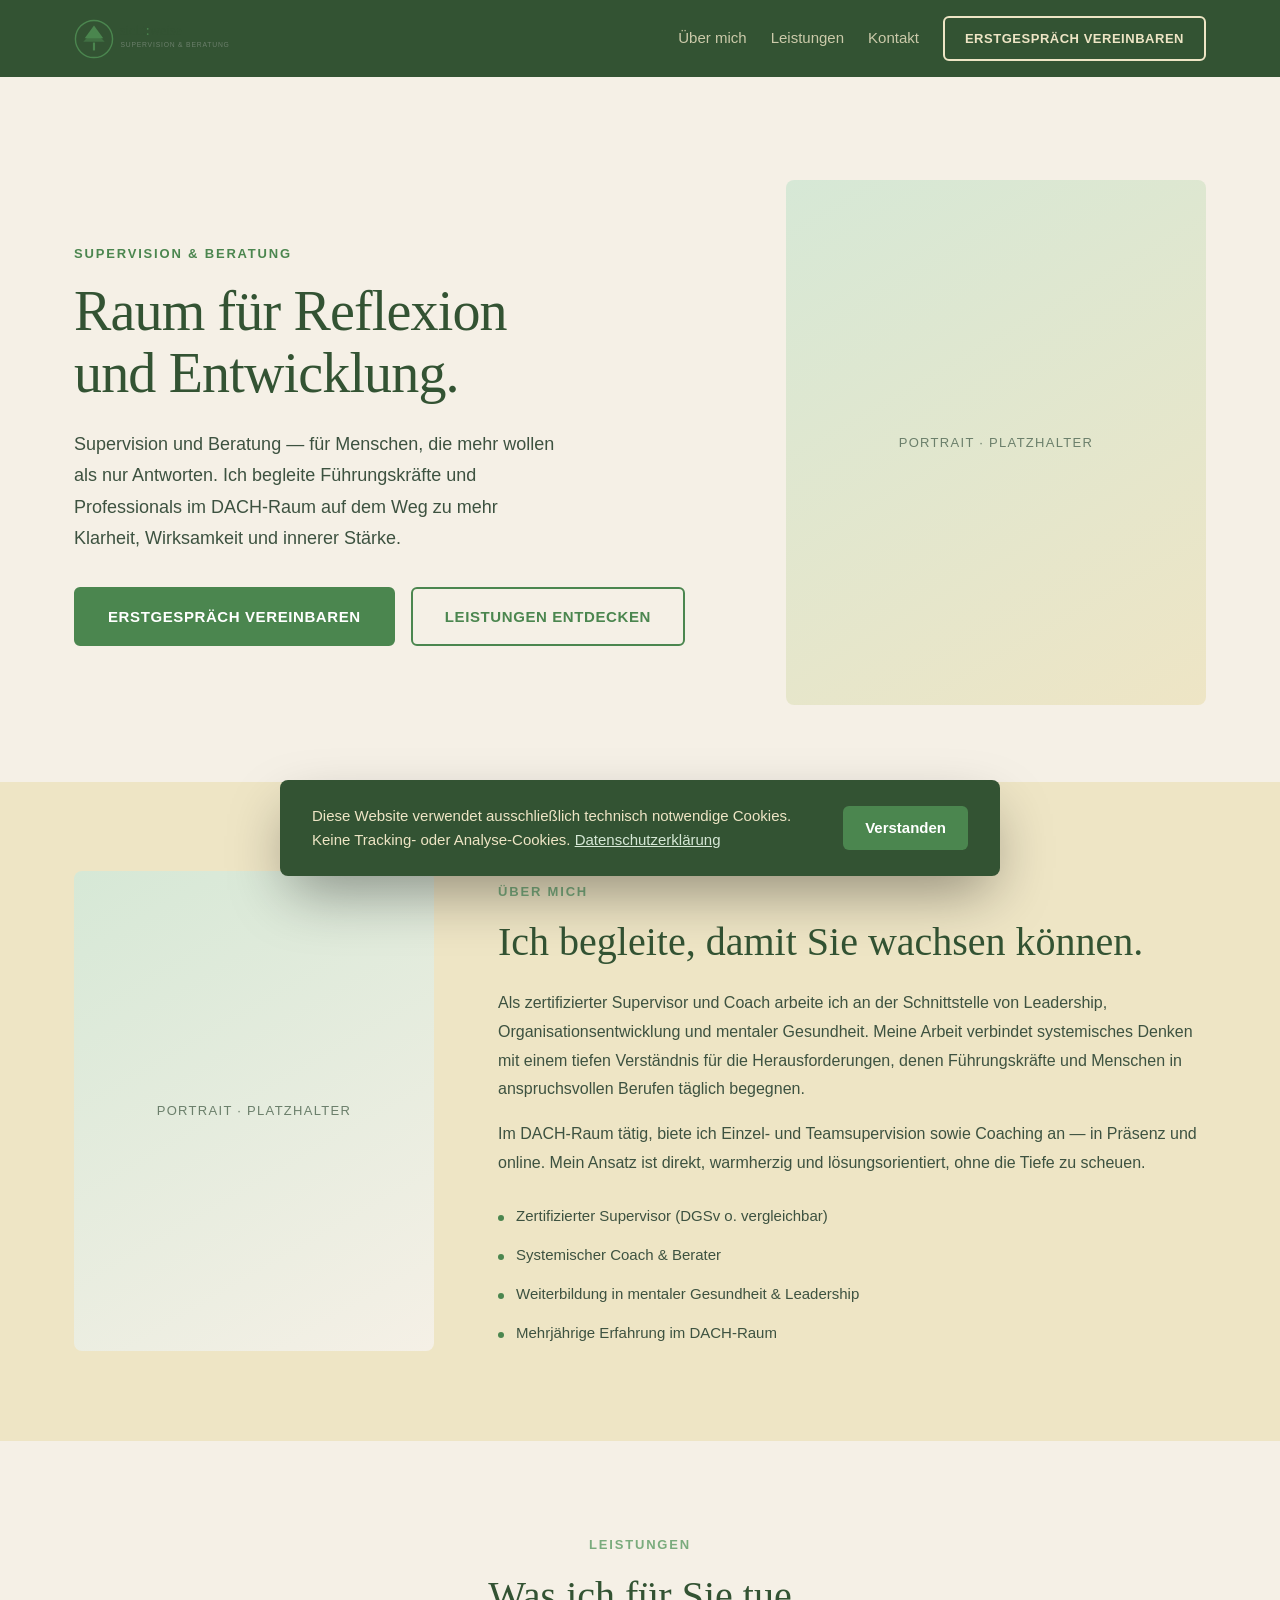
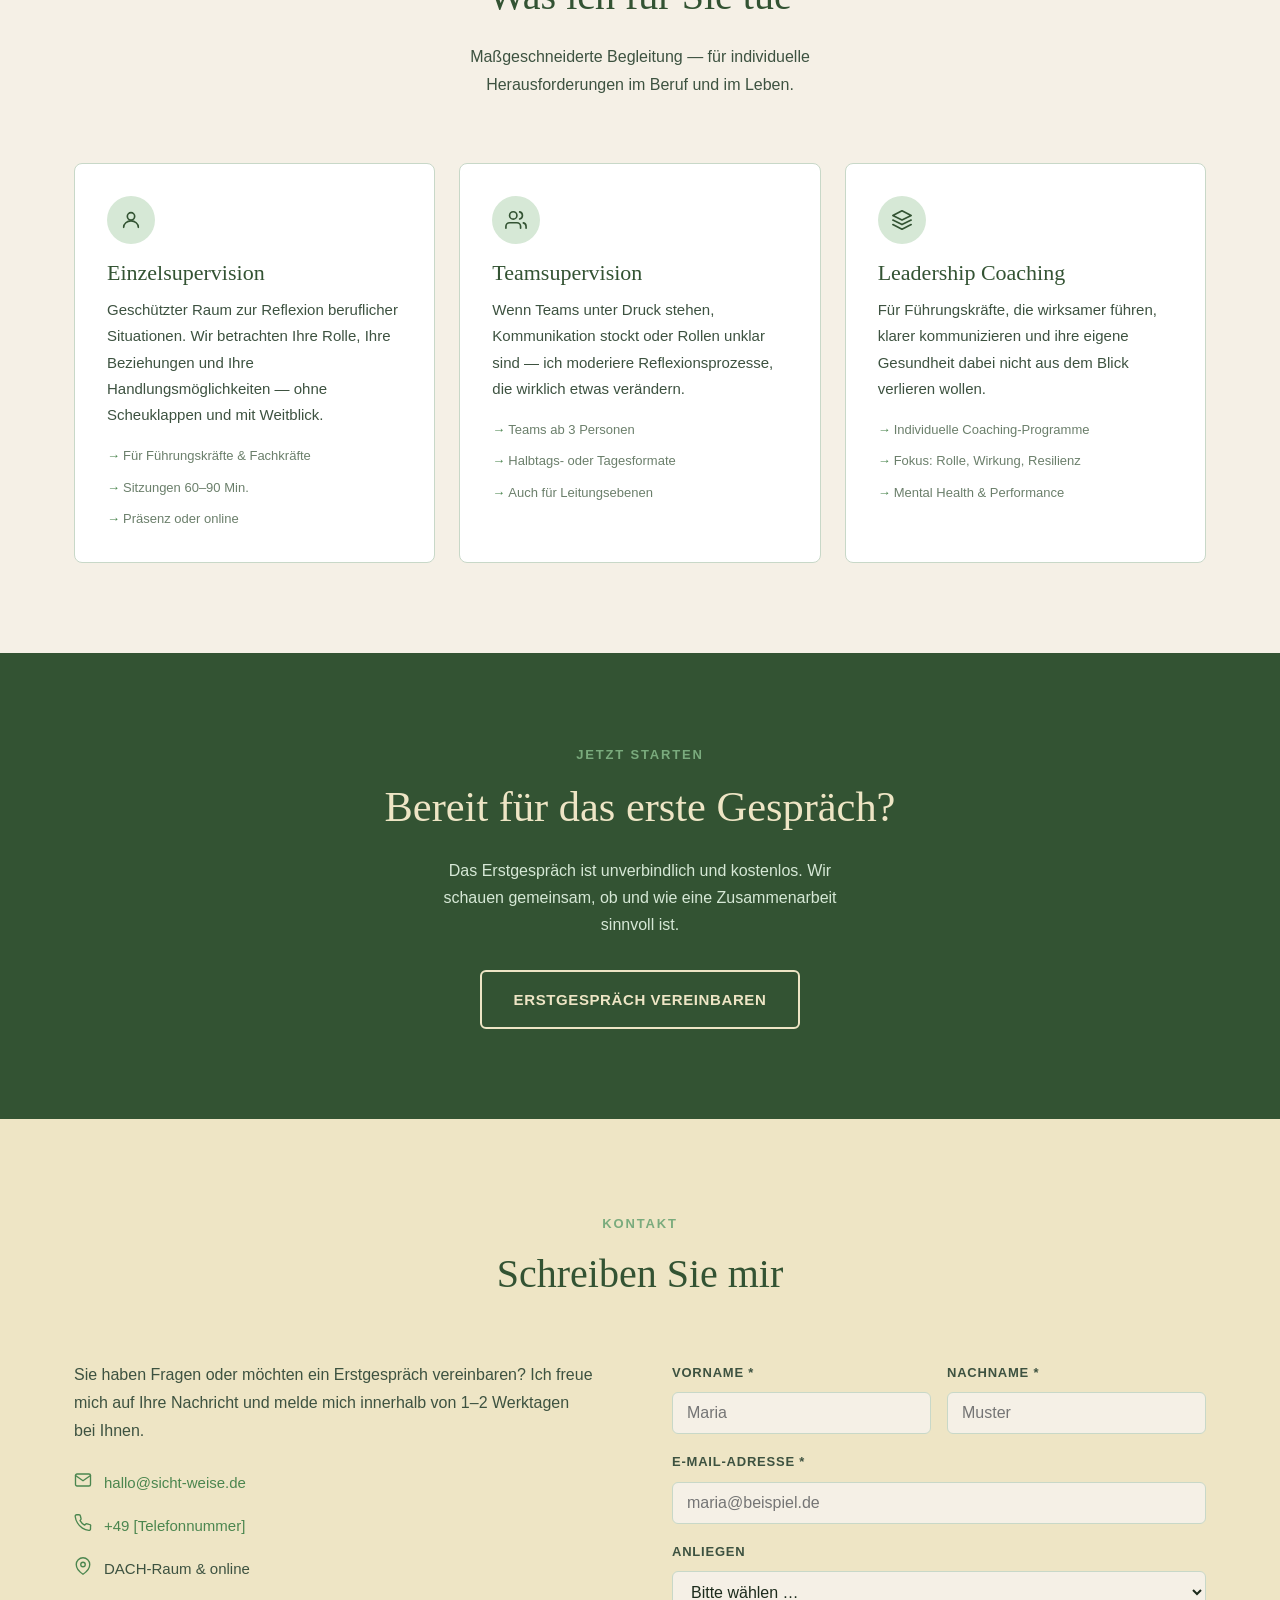
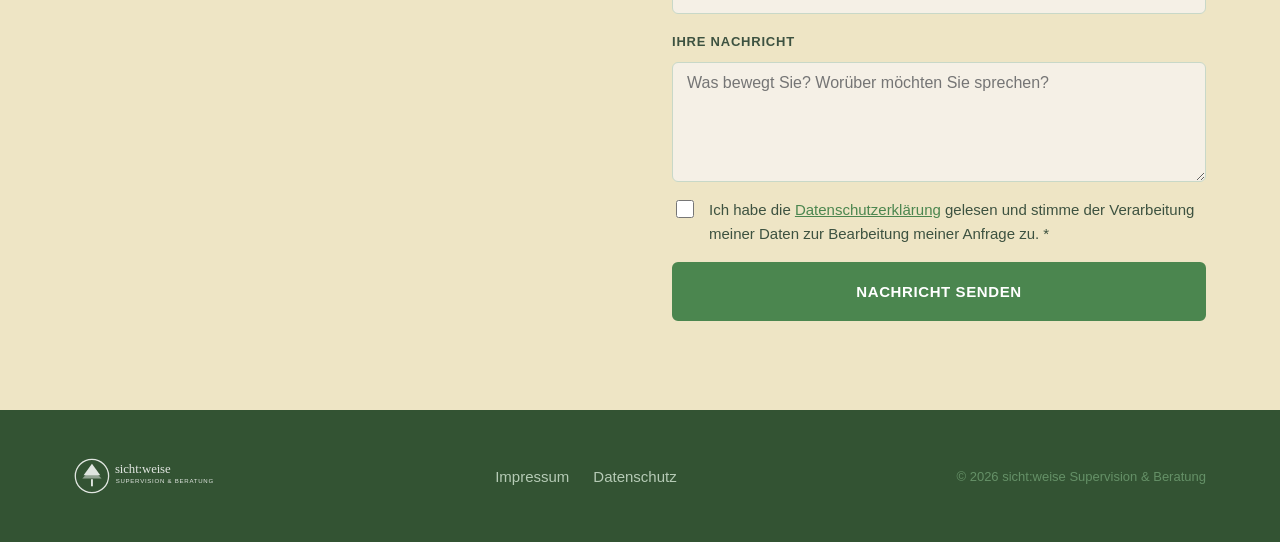
==== index.html @ d2406efa "Rebuild landing page with correct green/cream brand from design manual - Replace index.html: hub/des" ====
<!DOCTYPE html>
<html lang="de">
<head>
  <meta charset="UTF-8">
  <meta name="viewport" content="width=device-width, initial-scale=1.0">
  <title>sicht:weise — Supervision &amp; Beratung | Leadership &amp; Mental Health Coaching im DACH-Raum</title>
  <meta name="description" content="Supervision und Beratung für Führungskräfte und Menschen in anspruchsvollen Berufen. Raum für Reflexion, Entwicklung und nachhaltige Veränderung — im gesamten DACH-Raum.">
  <meta name="robots" content="index, follow">
  <meta name="author" content="sicht:weise Supervision &amp; Beratung">
  <link rel="canonical" href="https://sicht-weise.de/">

  <!-- Open Graph -->
  <meta property="og:type" content="website">
  <meta property="og:url" content="https://sicht-weise.de/">
  <meta property="og:title" content="sicht:weise — Supervision &amp; Beratung">
  <meta property="og:description" content="Coaching für Führungskräfte und Menschen in anspruchsvollen Berufen. Raum für Reflexion und Entwicklung.">
  <meta property="og:locale" content="de_DE">

  <!-- JSON-LD structured data -->
  <script type="application/ld+json">
  {
    "@context": "https://schema.org",
    "@type": "LocalBusiness",
    "name": "sicht:weise Supervision & Beratung",
    "description": "Supervision, Coaching und Beratung für Führungskräfte und Menschen in anspruchsvollen Berufen im DACH-Raum.",
    "url": "https://sicht-weise.de",
    "areaServed": ["DE","AT","CH"],
    "serviceType": ["Supervision","Coaching","Beratung","Leadership Coaching","Mental Health Coaching"],
    "founder": {
      "@type": "Person",
      "jobTitle": "Supervisor & Coach",
      "name": "[Vorname Nachname]"
    }
  }
  </script>

  <link rel="stylesheet" href="styles/tokens.css">
  <style>
    /* ── Layout ─────────────────────────────────────── */
    .container {
      max-width: var(--container);
      margin-inline: auto;
      padding-inline: var(--s-5);
    }

    /* ── Buttons ────────────────────────────────────── */
    .btn {
      display: inline-block;
      padding: 14px 32px;
      font-family: var(--font-sans);
      font-size: var(--t-sm);
      font-weight: 600;
      letter-spacing: 0.04em;
      text-transform: uppercase;
      text-decoration: none;
      border-radius: var(--radius-btn);
      transition: background 200ms, color 200ms, transform 150ms, box-shadow 200ms;
      cursor: pointer;
      border: 2px solid transparent;
    }
    .btn:hover { transform: translateY(-1px); }
    .btn-primary {
      background: var(--green-mid);
      color: #fff;
      border-color: var(--green-mid);
    }
    .btn-primary:hover { background: var(--green-dark); border-color: var(--green-dark); }
    .btn-outline {
      background: transparent;
      color: var(--text-on-dark);
      border-color: var(--text-on-dark);
    }
    .btn-outline:hover { background: var(--text-on-dark); color: var(--green-dark); }
    .btn-ghost {
      background: transparent;
      color: var(--green-mid);
      border-color: var(--green-mid);
    }
    .btn-ghost:hover { background: var(--green-pale); }

    /* ── Navigation ─────────────────────────────────── */
    .site-nav {
      position: sticky; top: 0; z-index: 100;
      background: var(--green-dark);
    }
    .nav-inner {
      display: flex;
      align-items: center;
      justify-content: space-between;
      padding-block: var(--s-4);
    }
    .nav-logo {
      display: flex; align-items: center;
      text-decoration: none;
      line-height: 1;
    }
    .nav-logo img { height: 40px; width: auto; }
    .nav-links {
      display: flex; align-items: center; gap: var(--s-5);
    }
    .nav-links a {
      font-family: var(--font-sans);
      font-size: var(--t-sm);
      color: var(--text-on-dark);
      text-decoration: none;
      opacity: 0.82;
      transition: opacity 200ms;
    }
    .nav-links a:hover { opacity: 1; }
    .nav-cta {
      padding: 9px 20px !important;
      font-size: var(--t-xs) !important;
      opacity: 1 !important;
    }
    .nav-toggle {
      display: none;
      background: none; border: none;
      padding: var(--s-2);
      color: var(--text-on-dark);
      cursor: pointer;
    }
    @media (max-width: 720px) {
      .nav-toggle { display: flex; align-items: center; }
      .nav-links {
        display: none;
        position: absolute; top: 100%; left: 0; right: 0;
        background: var(--green-dark);
        flex-direction: column; align-items: flex-start;
        padding: var(--s-3) var(--s-5) var(--s-5);
        gap: var(--s-4);
        border-top: 1px solid var(--line-dark);
      }
      .nav-links.open { display: flex; }
      .site-nav { position: relative; }
    }

    /* ── Hero ───────────────────────────────────────── */
    .hero {
      background: var(--cream-bg);
      padding-block: clamp(4rem, 8vw, 8rem) clamp(3rem, 6vw, 6rem);
    }
    .hero-inner {
      display: grid;
      grid-template-columns: 1fr 420px;
      gap: var(--s-8);
      align-items: center;
    }
    .hero-eyebrow {
      display: inline-block;
      font-family: var(--font-sans);
      font-size: var(--t-xs);
      font-weight: 600;
      letter-spacing: 0.14em;
      text-transform: uppercase;
      color: var(--green-mid);
      margin-bottom: var(--s-4);
    }
    .hero h1 {
      font-family: var(--font-serif);
      font-size: clamp(2.25rem, 4vw + 0.5rem, 3.5rem);
      font-weight: 400;
      color: var(--green-dark);
      line-height: 1.1;
      letter-spacing: -0.015em;
      margin-bottom: var(--s-5);
    }
    .hero-sub {
      font-size: clamp(1rem, 1.5vw + 0.25rem, 1.125rem);
      color: var(--text-mid);
      line-height: 1.75;
      max-width: 48ch;
      margin-bottom: var(--s-6);
    }
    .hero-actions { display: flex; gap: var(--s-4); flex-wrap: wrap; }
    .hero-visual {
      aspect-ratio: 4/5;
      border-radius: var(--radius-card);
      overflow: hidden;
      background: linear-gradient(150deg, var(--green-pale) 0%, var(--cream) 100%);
      display: flex; align-items: center; justify-content: center;
    }
    .placeholder-label {
      font-size: var(--t-xs);
      letter-spacing: 0.1em;
      text-transform: uppercase;
      color: var(--text-muted);
      text-align: center;
    }
    @media (max-width: 900px) {
      .hero-inner { grid-template-columns: 1fr; }
      .hero-visual { order: -1; aspect-ratio: 16/9; }
    }

    /* ── Über mich ──────────────────────────────────── */
    .ueber-mich {
      background: var(--cream);
      padding-block: clamp(4rem, 7vw, 7rem);
    }
    .ueber-inner {
      display: grid;
      grid-template-columns: 360px 1fr;
      gap: var(--s-8);
      align-items: center;
    }
    .ueber-photo {
      aspect-ratio: 3/4;
      border-radius: var(--radius-card);
      background: linear-gradient(150deg, var(--green-pale) 0%, var(--cream-bg) 100%);
      display: flex; align-items: center; justify-content: center;
    }
    .section-eyebrow {
      display: inline-block;
      font-family: var(--font-sans);
      font-size: var(--t-xs);
      font-weight: 600;
      letter-spacing: 0.14em;
      text-transform: uppercase;
      color: var(--green-light);
      margin-bottom: var(--s-4);
    }
    .section-h2 {
      font-family: var(--font-serif);
      font-size: clamp(1.75rem, 3vw + 0.25rem, 2.5rem);
      font-weight: 400;
      color: var(--green-dark);
      line-height: 1.15;
      margin-bottom: var(--s-5);
    }
    .body-text {
      font-size: var(--t-base);
      color: var(--text-mid);
      line-height: 1.8;
      margin-bottom: var(--s-4);
    }
    .qual-list {
      margin-top: var(--s-5);
      display: flex; flex-direction: column; gap: var(--s-3);
    }
    .qual-list li {
      display: flex; align-items: baseline; gap: var(--s-3);
      font-size: var(--t-sm); color: var(--text-mid);
    }
    .qual-list li::before {
      content: "";
      display: inline-block;
      width: 6px; height: 6px; border-radius: 50%;
      background: var(--green-mid);
      flex-shrink: 0;
    }
    @media (max-width: 900px) {
      .ueber-inner { grid-template-columns: 1fr; }
      .ueber-photo { aspect-ratio: 16/9; }
    }

    /* ── Leistungen ─────────────────────────────────── */
    .leistungen {
      background: var(--cream-bg);
      padding-block: clamp(4rem, 7vw, 7rem);
    }
    .section-header {
      text-align: center;
      max-width: 52ch;
      margin-inline: auto;
      margin-bottom: var(--s-8);
    }
    .section-intro {
      font-size: var(--t-base);
      color: var(--text-mid);
      line-height: 1.75;
    }
    .cards {
      display: grid;
      grid-template-columns: repeat(3, 1fr);
      gap: var(--s-5);
    }
    .card {
      background: var(--white);
      border: 1px solid var(--line);
      border-radius: var(--radius-card);
      padding: var(--s-6);
      transition: transform 300ms var(--ease-out), box-shadow 300ms var(--ease-out);
    }
    .card:hover {
      transform: translateY(-3px);
      box-shadow: 0 16px 48px -12px rgba(51,83,51,0.14);
    }
    .card-icon {
      width: 48px; height: 48px;
      border-radius: 50%;
      background: var(--green-pale);
      display: flex; align-items: center; justify-content: center;
      margin-bottom: var(--s-4);
    }
    .card-icon svg { color: var(--green-dark); }
    .card h3 {
      font-family: var(--font-serif);
      font-size: var(--t-lg);
      font-weight: 400;
      color: var(--green-dark);
      margin-bottom: var(--s-3);
    }
    .card p {
      font-size: var(--t-sm);
      color: var(--text-mid);
      line-height: 1.75;
      margin-bottom: var(--s-4);
    }
    .card-details { display: flex; flex-direction: column; gap: var(--s-2); }
    .card-details li {
      font-size: var(--t-xs);
      color: var(--text-muted);
      padding-left: var(--s-4);
      position: relative;
    }
    .card-details li::before {
      content: "→";
      position: absolute; left: 0;
      color: var(--green-mid);
    }
    @media (max-width: 900px) { .cards { grid-template-columns: 1fr 1fr; } }
    @media (max-width: 580px) { .cards { grid-template-columns: 1fr; } }

    /* ── CTA Block ──────────────────────────────────── */
    .cta-block {
      background: var(--green-dark);
      padding-block: clamp(4rem, 7vw, 6rem);
      text-align: center;
    }
    .cta-eyebrow {
      font-family: var(--font-sans);
      font-size: var(--t-xs);
      font-weight: 600;
      letter-spacing: 0.14em;
      text-transform: uppercase;
      color: var(--green-light);
      margin-bottom: var(--s-4);
    }
    .cta-block h2 {
      font-family: var(--font-serif);
      font-size: clamp(1.75rem, 3vw + 0.25rem, 2.75rem);
      font-weight: 400;
      color: var(--text-on-dark);
      line-height: 1.2;
      max-width: 48ch;
      margin-inline: auto;
      margin-bottom: var(--s-5);
    }
    .cta-sub {
      font-size: var(--t-base);
      color: var(--green-pale);
      line-height: 1.7;
      max-width: 46ch;
      margin-inline: auto;
      margin-bottom: var(--s-6);
    }
    .cta-actions { display: flex; justify-content: center; gap: var(--s-4); flex-wrap: wrap; }

    /* ── Kontakt ────────────────────────────────────── */
    .kontakt {
      background: var(--cream);
      padding-block: clamp(4rem, 7vw, 7rem);
    }
    .kontakt-inner {
      display: grid;
      grid-template-columns: 1fr 1fr;
      gap: var(--s-8);
      align-items: start;
    }
    .kontakt-intro {
      font-size: var(--t-base);
      color: var(--text-mid);
      line-height: 1.75;
      margin-bottom: var(--s-5);
    }
    .contact-method {
      display: flex; gap: var(--s-3); align-items: flex-start;
      margin-bottom: var(--s-4);
      font-size: var(--t-sm); color: var(--text-mid);
    }
    .contact-method svg { flex-shrink: 0; margin-top: 2px; color: var(--green-mid); }
    .contact-method a { color: var(--green-mid); text-decoration: none; }
    .contact-method a:hover { text-decoration: underline; }
    .contact-form { display: flex; flex-direction: column; gap: var(--s-4); }
    .form-row { display: grid; grid-template-columns: 1fr 1fr; gap: var(--s-4); }
    .form-group { display: flex; flex-direction: column; gap: var(--s-2); }
    .form-group label {
      font-size: var(--t-xs);
      font-weight: 600;
      letter-spacing: 0.06em;
      text-transform: uppercase;
      color: var(--text-mid);
    }
    .form-group input,
    .form-group select,
    .form-group textarea {
      background: var(--cream-bg);
      border: 1.5px solid var(--line);
      border-radius: var(--radius-input);
      padding: 11px 14px;
      font-family: var(--font-sans);
      font-size: var(--t-base);
      color: var(--text-dark);
      transition: border-color 200ms, box-shadow 200ms;
      outline: none;
      width: 100%;
    }
    .form-group input:focus,
    .form-group select:focus,
    .form-group textarea:focus {
      border-color: var(--green-mid);
      box-shadow: 0 0 0 3px rgba(75,134,79,0.15);
    }
    .form-group textarea { min-height: 120px; resize: vertical; }
    .form-consent {
      display: flex; gap: var(--s-3); align-items: flex-start;
      font-size: var(--t-sm); color: var(--text-mid); line-height: 1.6;
    }
    .form-consent input[type="checkbox"] {
      width: 18px; height: 18px; flex-shrink: 0; margin-top: 2px;
      accent-color: var(--green-mid);
    }
    .form-consent a { color: var(--green-mid); }
    .form-submit .btn { width: 100%; text-align: center; }
    .form-success {
      display: none;
      padding: var(--s-5);
      background: var(--green-pale);
      border-radius: var(--radius-card);
      color: var(--green-dark);
      font-size: var(--t-sm);
      text-align: center;
    }
    @media (max-width: 800px) {
      .kontakt-inner { grid-template-columns: 1fr; }
      .form-row { grid-template-columns: 1fr; }
    }

    /* ── Footer ─────────────────────────────────────── */
    .site-footer {
      background: var(--green-dark);
      padding-block: var(--s-7);
    }
    .footer-inner {
      display: flex;
      align-items: center;
      justify-content: space-between;
      flex-wrap: wrap;
      gap: var(--s-4);
    }
    .footer-logo img { height: 36px; width: auto; }
    .footer-links { display: flex; gap: var(--s-5); flex-wrap: wrap; }
    .footer-links a {
      font-size: var(--t-sm);
      color: var(--green-pale);
      text-decoration: none;
      opacity: 0.8;
    }
    .footer-links a:hover { opacity: 1; }
    .footer-copy {
      font-size: var(--t-xs);
      color: var(--green-light);
      opacity: 0.7;
    }
  </style>
</head>
<body>

<a href="#main-content" class="skip-link">Zum Hauptinhalt springen</a>

<!-- Cookie Banner -->
<div class="cookie-banner" id="cookieBanner" role="dialog" aria-label="Cookie-Hinweis">
  <p>
    Diese Website verwendet ausschließlich technisch notwendige Cookies. Keine Tracking- oder Analyse-Cookies.
    <a href="datenschutz.html">Datenschutzerklärung</a>
  </p>
  <button onclick="document.getElementById('cookieBanner').hidden=true;localStorage.setItem('cookieOk','1')">
    Verstanden
  </button>
</div>

<!-- Navigation -->
<header>
  <nav class="site-nav" aria-label="Hauptnavigation">
    <div class="container nav-inner">
      <a href="/" class="nav-logo" aria-label="sicht:weise – zur Startseite">
        <img src="assets/logo.svg" alt="sicht:weise" width="180" height="40">
      </a>
      <button class="nav-toggle" id="navToggle" aria-expanded="false" aria-controls="navLinks" aria-label="Menü öffnen">
        <svg width="22" height="22" viewBox="0 0 24 24" fill="none" stroke="currentColor" stroke-width="2" stroke-linecap="round">
          <line x1="3" y1="6" x2="21" y2="6"/>
          <line x1="3" y1="12" x2="21" y2="12"/>
          <line x1="3" y1="18" x2="21" y2="18"/>
        </svg>
      </button>
      <ul class="nav-links" id="navLinks" role="list">
        <li><a href="#ueber-mich">Über mich</a></li>
        <li><a href="#leistungen">Leistungen</a></li>
        <li><a href="#kontakt">Kontakt</a></li>
        <li><a href="#kontakt" class="btn btn-outline nav-cta">Erstgespräch vereinbaren</a></li>
      </ul>
    </div>
  </nav>
</header>

<main id="main-content">

  <!-- Hero -->
  <section class="hero" aria-label="Einleitung">
    <div class="container hero-inner">
      <div>
        <span class="hero-eyebrow fade-up">Supervision &amp; Beratung</span>
        <h1 class="fade-up" style="transition-delay:80ms">
          Raum für Reflexion<br>und Entwicklung.
        </h1>
        <p class="hero-sub fade-up" style="transition-delay:160ms">
          Supervision und Beratung — für Menschen, die mehr wollen als nur Antworten. Ich begleite Führungskräfte und Professionals im DACH-Raum auf dem Weg zu mehr Klarheit, Wirksamkeit und innerer Stärke.
        </p>
        <div class="hero-actions fade-up" style="transition-delay:240ms">
          <a href="#kontakt" class="btn btn-primary">Erstgespräch vereinbaren</a>
          <a href="#leistungen" class="btn btn-ghost">Leistungen entdecken</a>
        </div>
      </div>
      <div class="hero-visual fade-up" style="transition-delay:120ms" aria-hidden="true">
        <span class="placeholder-label">Portrait · Platzhalter</span>
      </div>
    </div>
  </section>

  <!-- Über mich -->
  <section class="ueber-mich" id="ueber-mich" aria-labelledby="h-ueber">
    <div class="container ueber-inner">
      <div class="ueber-photo fade-up" aria-hidden="true">
        <span class="placeholder-label">Portrait · Platzhalter</span>
      </div>
      <div>
        <span class="section-eyebrow fade-up">Über mich</span>
        <h2 class="section-h2 fade-up" id="h-ueber" style="transition-delay:80ms">
          Ich begleite, damit Sie wachsen können.
        </h2>
        <p class="body-text fade-up" style="transition-delay:160ms">
          Als zertifizierter Supervisor und Coach arbeite ich an der Schnittstelle von Leadership, Organisationsentwicklung und mentaler Gesundheit. Meine Arbeit verbindet systemisches Denken mit einem tiefen Verständnis für die Herausforderungen, denen Führungskräfte und Menschen in anspruchsvollen Berufen täglich begegnen.
        </p>
        <p class="body-text fade-up" style="transition-delay:200ms">
          Im DACH-Raum tätig, biete ich Einzel- und Teamsupervision sowie Coaching an — in Präsenz und online. Mein Ansatz ist direkt, warmherzig und lösungsorientiert, ohne die Tiefe zu scheuen.
        </p>
        <ul class="qual-list fade-up" style="transition-delay:240ms" aria-label="Qualifikationen">
          <li>Zertifizierter Supervisor (DGSv o. vergleichbar)</li>
          <li>Systemischer Coach &amp; Berater</li>
          <li>Weiterbildung in mentaler Gesundheit &amp; Leadership</li>
          <li>Mehrjährige Erfahrung im DACH-Raum</li>
        </ul>
      </div>
    </div>
  </section>

  <!-- Leistungen -->
  <section class="leistungen" id="leistungen" aria-labelledby="h-leistungen">
    <div class="container">
      <div class="section-header">
        <span class="section-eyebrow fade-up">Leistungen</span>
        <h2 class="section-h2 fade-up" id="h-leistungen" style="transition-delay:80ms">Was ich für Sie tue</h2>
        <p class="section-intro fade-up" style="transition-delay:160ms">
          Maßgeschneiderte Begleitung — für individuelle Herausforderungen im Beruf und im Leben.
        </p>
      </div>
      <div class="cards">
        <article class="card fade-up">
          <div class="card-icon" aria-hidden="true">
            <svg width="22" height="22" viewBox="0 0 24 24" fill="none" stroke="currentColor" stroke-width="1.8" stroke-linecap="round" stroke-linejoin="round">
              <circle cx="12" cy="8" r="4"/>
              <path d="M4 20c0-4 3.6-7 8-7s8 3 8 7"/>
            </svg>
          </div>
          <h3>Einzelsupervision</h3>
          <p>Geschützter Raum zur Reflexion beruflicher Situationen. Wir betrachten Ihre Rolle, Ihre Beziehungen und Ihre Handlungsmöglichkeiten — ohne Scheuklappen und mit Weitblick.</p>
          <ul class="card-details">
            <li>Für Führungskräfte &amp; Fachkräfte</li>
            <li>Sitzungen 60–90 Min.</li>
            <li>Präsenz oder online</li>
          </ul>
        </article>
        <article class="card fade-up" style="transition-delay:80ms">
          <div class="card-icon" aria-hidden="true">
            <svg width="22" height="22" viewBox="0 0 24 24" fill="none" stroke="currentColor" stroke-width="1.8" stroke-linecap="round" stroke-linejoin="round">
              <path d="M17 21v-2a4 4 0 0 0-4-4H5a4 4 0 0 0-4 4v2"/>
              <circle cx="9" cy="7" r="4"/>
              <path d="M23 21v-2a4 4 0 0 0-3-3.87"/>
              <path d="M16 3.13a4 4 0 0 1 0 7.75"/>
            </svg>
          </div>
          <h3>Teamsupervision</h3>
          <p>Wenn Teams unter Druck stehen, Kommunikation stockt oder Rollen unklar sind — ich moderiere Reflexionsprozesse, die wirklich etwas verändern.</p>
          <ul class="card-details">
            <li>Teams ab 3 Personen</li>
            <li>Halbtags- oder Tagesformate</li>
            <li>Auch für Leitungsebenen</li>
          </ul>
        </article>
        <article class="card fade-up" style="transition-delay:160ms">
          <div class="card-icon" aria-hidden="true">
            <svg width="22" height="22" viewBox="0 0 24 24" fill="none" stroke="currentColor" stroke-width="1.8" stroke-linecap="round" stroke-linejoin="round">
              <path d="M12 2L2 7l10 5 10-5-10-5z"/>
              <path d="M2 17l10 5 10-5"/>
              <path d="M2 12l10 5 10-5"/>
            </svg>
          </div>
          <h3>Leadership Coaching</h3>
          <p>Für Führungskräfte, die wirksamer führen, klarer kommunizieren und ihre eigene Gesundheit dabei nicht aus dem Blick verlieren wollen.</p>
          <ul class="card-details">
            <li>Individuelle Coaching-Programme</li>
            <li>Fokus: Rolle, Wirkung, Resilienz</li>
            <li>Mental Health &amp; Performance</li>
          </ul>
        </article>
      </div>
    </div>
  </section>

  <!-- CTA Block -->
  <section class="cta-block" aria-label="Zur Kontaktaufnahme">
    <div class="container">
      <p class="cta-eyebrow fade-up">Jetzt starten</p>
      <h2 class="fade-up" style="transition-delay:80ms">Bereit für das erste Gespräch?</h2>
      <p class="cta-sub fade-up" style="transition-delay:160ms">
        Das Erstgespräch ist unverbindlich und kostenlos. Wir schauen gemeinsam, ob und wie eine Zusammenarbeit sinnvoll ist.
      </p>
      <div class="cta-actions fade-up" style="transition-delay:240ms">
        <a href="#kontakt" class="btn btn-outline">Erstgespräch vereinbaren</a>
      </div>
    </div>
  </section>

  <!-- Kontakt -->
  <section class="kontakt" id="kontakt" aria-labelledby="h-kontakt">
    <div class="container">
      <div class="section-header">
        <span class="section-eyebrow fade-up">Kontakt</span>
        <h2 class="section-h2 fade-up" id="h-kontakt" style="transition-delay:80ms">Schreiben Sie mir</h2>
      </div>
      <div class="kontakt-inner">
        <div class="fade-up">
          <p class="kontakt-intro">
            Sie haben Fragen oder möchten ein Erstgespräch vereinbaren? Ich freue mich auf Ihre Nachricht und melde mich innerhalb von 1–2 Werktagen bei Ihnen.
          </p>
          <div class="contact-method">
            <svg width="18" height="18" viewBox="0 0 24 24" fill="none" stroke="currentColor" stroke-width="1.8" stroke-linecap="round" stroke-linejoin="round" aria-hidden="true">
              <path d="M4 4h16c1.1 0 2 .9 2 2v12c0 1.1-.9 2-2 2H4c-1.1 0-2-.9-2-2V6c0-1.1.9-2 2-2z"/>
              <polyline points="22,6 12,13 2,6"/>
            </svg>
            <span><a href="mailto:hallo@sicht-weise.de">hallo@sicht-weise.de</a></span>
          </div>
          <div class="contact-method">
            <svg width="18" height="18" viewBox="0 0 24 24" fill="none" stroke="currentColor" stroke-width="1.8" stroke-linecap="round" stroke-linejoin="round" aria-hidden="true">
              <path d="M22 16.92v3a2 2 0 0 1-2.18 2 19.79 19.79 0 0 1-8.63-3.07A19.5 19.5 0 0 1 4.69 12a19.79 19.79 0 0 1-3.07-8.67A2 2 0 0 1 3.61 1h3a2 2 0 0 1 2 1.72 12.84 12.84 0 0 0 .7 2.81 2 2 0 0 1-.45 2.11L8.09 8.91a16 16 0 0 0 6 6l1.27-1.27a2 2 0 0 1 2.11-.45 12.84 12.84 0 0 0 2.81.7A2 2 0 0 1 22 16.92z"/>
            </svg>
            <span><a href="tel:+49000000000">+49 [Telefonnummer]</a></span>
          </div>
          <div class="contact-method">
            <svg width="18" height="18" viewBox="0 0 24 24" fill="none" stroke="currentColor" stroke-width="1.8" stroke-linecap="round" stroke-linejoin="round" aria-hidden="true">
              <path d="M21 10c0 7-9 13-9 13s-9-6-9-13a9 9 0 0 1 18 0z"/>
              <circle cx="12" cy="10" r="3"/>
            </svg>
            <span>DACH-Raum &amp; online</span>
          </div>
        </div>
        <form class="contact-form fade-up" id="contactForm" novalidate aria-label="Kontaktformular" style="transition-delay:80ms">
          <div class="form-row">
            <div class="form-group">
              <label for="vorname">Vorname *</label>
              <input type="text" id="vorname" name="vorname" required autocomplete="given-name" placeholder="Maria">
            </div>
            <div class="form-group">
              <label for="nachname">Nachname *</label>
              <input type="text" id="nachname" name="nachname" required autocomplete="family-name" placeholder="Muster">
            </div>
          </div>
          <div class="form-group">
            <label for="email">E-Mail-Adresse *</label>
            <input type="email" id="email" name="email" required autocomplete="email" placeholder="maria@beispiel.de">
          </div>
          <div class="form-group">
            <label for="anliegen">Anliegen</label>
            <select id="anliegen" name="anliegen">
              <option value="">Bitte wählen …</option>
              <option value="einzelsupervision">Einzelsupervision</option>
              <option value="teamsupervision">Teamsupervision</option>
              <option value="coaching">Leadership Coaching</option>
              <option value="erstgespraech">Unverbindliches Erstgespräch</option>
              <option value="sonstiges">Sonstiges</option>
            </select>
          </div>
          <div class="form-group">
            <label for="nachricht">Ihre Nachricht</label>
            <textarea id="nachricht" name="nachricht" placeholder="Was bewegt Sie? Worüber möchten Sie sprechen?"></textarea>
          </div>
          <div class="form-consent">
            <input type="checkbox" id="datenschutz" name="datenschutz" required>
            <label for="datenschutz">
              Ich habe die <a href="datenschutz.html">Datenschutzerklärung</a> gelesen und stimme der Verarbeitung meiner Daten zur Bearbeitung meiner Anfrage zu. *
            </label>
          </div>
          <div class="form-submit">
            <button type="submit" class="btn btn-primary">Nachricht senden</button>
          </div>
          <div class="form-success" id="formSuccess" role="alert">
            Vielen Dank für Ihre Nachricht! Ich melde mich innerhalb von 1–2 Werktagen bei Ihnen.
          </div>
        </form>
      </div>
    </div>
  </section>

</main>

<!-- Footer -->
<footer class="site-footer">
  <div class="container footer-inner">
    <a href="/" aria-label="sicht:weise – zur Startseite">
      <img src="assets/logo.svg" alt="sicht:weise" class="footer-logo" width="160" height="36" style="height:36px;width:auto;filter:brightness(0) invert(1) opacity(0.85)">
    </a>
    <nav class="footer-links" aria-label="Rechtliches">
      <a href="impressum.html">Impressum</a>
      <a href="datenschutz.html">Datenschutz</a>
    </nav>
    <p class="footer-copy">&copy; <span id="year"></span> sicht:weise Supervision &amp; Beratung</p>
  </div>
</footer>

<script>
  if (localStorage.getItem('cookieOk')) {
    document.getElementById('cookieBanner').hidden = true;
  }
  document.getElementById('year').textContent = new Date().getFullYear();

  const toggle = document.getElementById('navToggle');
  const navLinks = document.getElementById('navLinks');
  toggle.addEventListener('click', () => {
    const open = navLinks.classList.toggle('open');
    toggle.setAttribute('aria-expanded', String(open));
  });
  navLinks.querySelectorAll('a').forEach(a => a.addEventListener('click', () => {
    navLinks.classList.remove('open');
    toggle.setAttribute('aria-expanded', 'false');
  }));

  const io = new IntersectionObserver(entries => {
    entries.forEach(e => { if (e.isIntersecting) { e.target.classList.add('visible'); io.unobserve(e.target); } });
  }, { threshold: 0.1 });
  document.querySelectorAll('.fade-up').forEach(el => io.observe(el));

  document.getElementById('contactForm').addEventListener('submit', function(e) {
    e.preventDefault();
    if (!this.checkValidity()) { this.reportValidity(); return; }
    this.querySelectorAll('input,select,textarea,button').forEach(el => el.disabled = true);
    document.getElementById('formSuccess').style.display = 'block';
  });
</script>
</body>
</html>
---- styles/tokens.css ----
/* sicht:weise — design tokens
   Brand: green + cream palette per design manual.
   No external font loading (DSGVO: keine externen Schriften). */

:root {
  /* ─── Brand palette ─────────────────────────────── */
  --green-dark:  #335333;   /* nav, footer, CTA-block BG */
  --green-mid:   #4B864F;   /* primary buttons, links, accents */
  --green-light: #7AAB7D;   /* labels, decorative accents */
  --green-pale:  #D6E8D6;   /* hover states, subtle highlights */
  --cream:       #EEE5C5;   /* section BG (Über mich, Kontakt) */
  --cream-bg:    #F5F0E6;   /* page/hero BG */
  --white:       #FFFFFF;
  --text-dark:   #1C2B1C;   /* primary text on light BG */
  --text-mid:    #3D5240;   /* secondary text */
  --text-muted:  #6B7F6B;   /* captions, meta */
  --text-on-dark: #EEE5C5;  /* text on dark-green BG */
  --line:        #C8D8C8;   /* hairlines on light BG */
  --line-dark:   #4A6B4A;   /* hairlines on dark-green BG */

  /* ─── Typography — system stack, no @font-face ─── */
  --font-serif: Georgia, "Times New Roman", "Book Antiqua", serif;
  --font-sans:  "Trebuchet MS", "Gill Sans", "Gill Sans MT",
                Calibri, "Segoe UI", Helvetica, Arial, sans-serif;

  /* ─── Type scale ────────────────────────────────── */
  --t-xs:   0.8125rem;   /* 13px */
  --t-sm:   0.9375rem;   /* 15px */
  --t-base: 1rem;        /* 16px */
  --t-md:   1.125rem;    /* 18px */
  --t-lg:   1.375rem;    /* 22px */
  --t-xl:   1.75rem;     /* 28px */
  --t-2xl:  2.25rem;     /* 36px */
  --t-3xl:  3rem;        /* 48px */
  --t-4xl:  4rem;        /* 64px */

  /* ─── Spacing (4px grid) ────────────────────────── */
  --s-1:  4px;
  --s-2:  8px;
  --s-3:  12px;
  --s-4:  16px;
  --s-5:  24px;
  --s-6:  32px;
  --s-7:  48px;
  --s-8:  64px;
  --s-9:  96px;
  --s-10: 128px;

  /* ─── Borders / radii ───────────────────────────── */
  --radius-btn:   6px;
  --radius-card:  8px;
  --radius-input: 6px;

  /* ─── Layout ────────────────────────────────────── */
  --container: 1180px;
  --measure:   66ch;

  /* ─── Motion ────────────────────────────────────── */
  --ease-out: cubic-bezier(0.22, 1, 0.36, 1);
}

/* ─── Minimal reset ─────────────────────────────────── */
*, *::before, *::after { box-sizing: border-box; }
html { -webkit-text-size-adjust: 100%; scroll-behavior: smooth; }
body {
  margin: 0;
  font-family: var(--font-sans);
  font-size: var(--t-base);
  line-height: 1.8;
  color: var(--text-dark);
  background: var(--cream-bg);
  -webkit-font-smoothing: antialiased;
  text-rendering: optimizeLegibility;
  text-wrap: pretty;
}
img, svg, video { display: block; max-width: 100%; height: auto; }
a { color: inherit; }
button { font: inherit; cursor: pointer; border: none; }
h1,h2,h3,h4,h5,h6 { margin: 0; line-height: 1.15; }
p { margin: 0; }
ul, ol { margin: 0; padding: 0; list-style: none; }

/* ─── Skip link ─────────────────────────────────────── */
.skip-link {
  position: absolute; left: -9999px; top: 0;
  background: var(--green-dark); color: var(--text-on-dark);
  padding: var(--s-3) var(--s-4); z-index: 1000;
  text-decoration: none;
}
.skip-link:focus { left: var(--s-4); top: var(--s-4); }

/* ─── Cookie banner ─────────────────────────────────── */
.cookie-banner {
  position: fixed; left: 50%; bottom: var(--s-5);
  transform: translateX(-50%);
  width: min(720px, calc(100% - var(--s-5) * 2));
  background: var(--green-dark); color: var(--text-on-dark);
  padding: var(--s-5) var(--s-6);
  display: flex; gap: var(--s-5);
  align-items: center; flex-wrap: wrap;
  font-size: var(--t-sm); line-height: 1.6;
  z-index: 900;
  border-radius: var(--radius-card);
  box-shadow: 0 24px 60px -10px rgba(0,0,0,0.4);
}
.cookie-banner[hidden] { display: none !important; }
.cookie-banner p { flex: 1 1 260px; }
.cookie-banner a { color: var(--green-pale); text-decoration: underline; }
.cookie-banner button {
  background: var(--green-mid); color: #fff;
  padding: 10px 22px; font-size: var(--t-sm); font-weight: 600;
  border-radius: var(--radius-btn); white-space: nowrap;
}
.cookie-banner button:hover { background: var(--green-light); }

/* ─── Fade-up animation ─────────────────────────────── */
.fade-up {
  opacity: 0;
  transform: translateY(20px);
  transition: opacity 500ms var(--ease-out), transform 500ms var(--ease-out);
}
.fade-up.visible {
  opacity: 1;
  transform: translateY(0);
}

/* ─── Reduced motion ────────────────────────────────── */
@media (prefers-reduced-motion: reduce) {
  *, *::before, *::after {
    animation-duration: 0.001ms !important;
    transition-duration: 0.001ms !important;
  }
  html { scroll-behavior: auto; }
  .fade-up { opacity: 1; transform: none; }
}
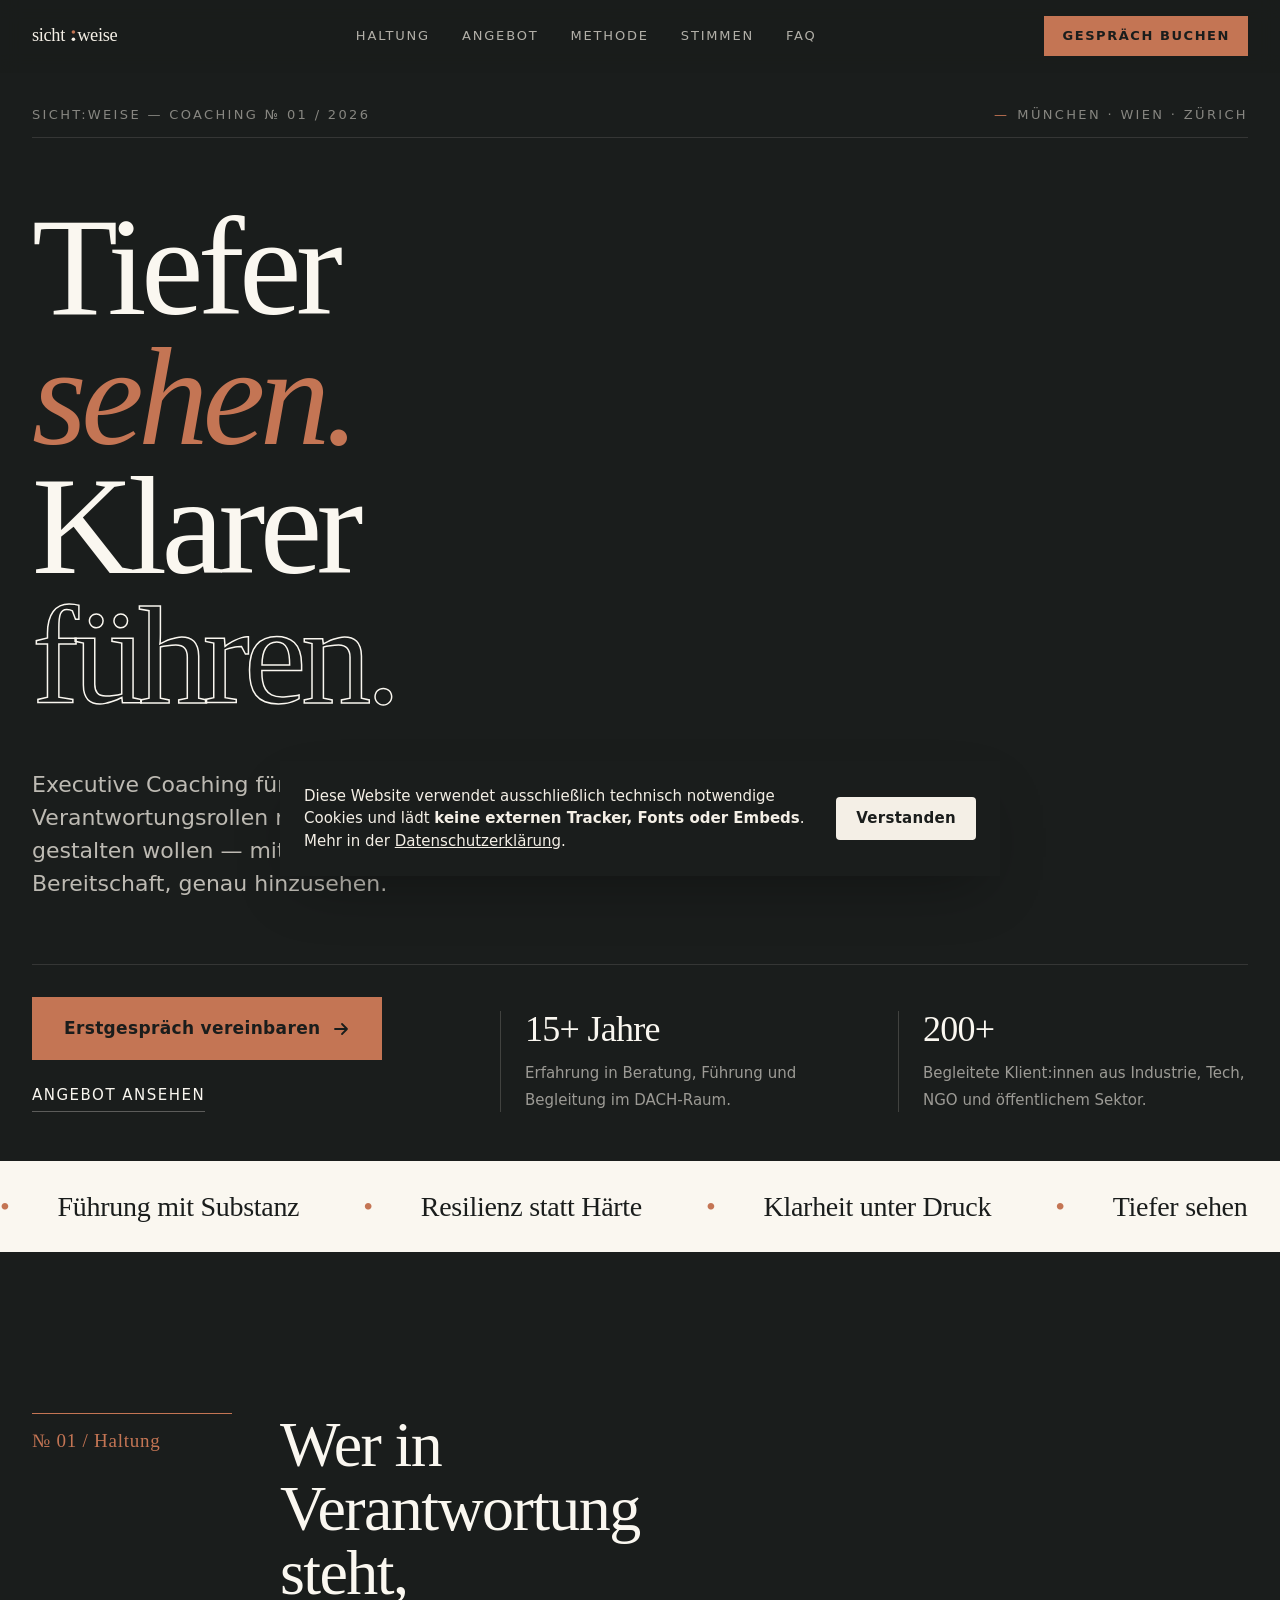
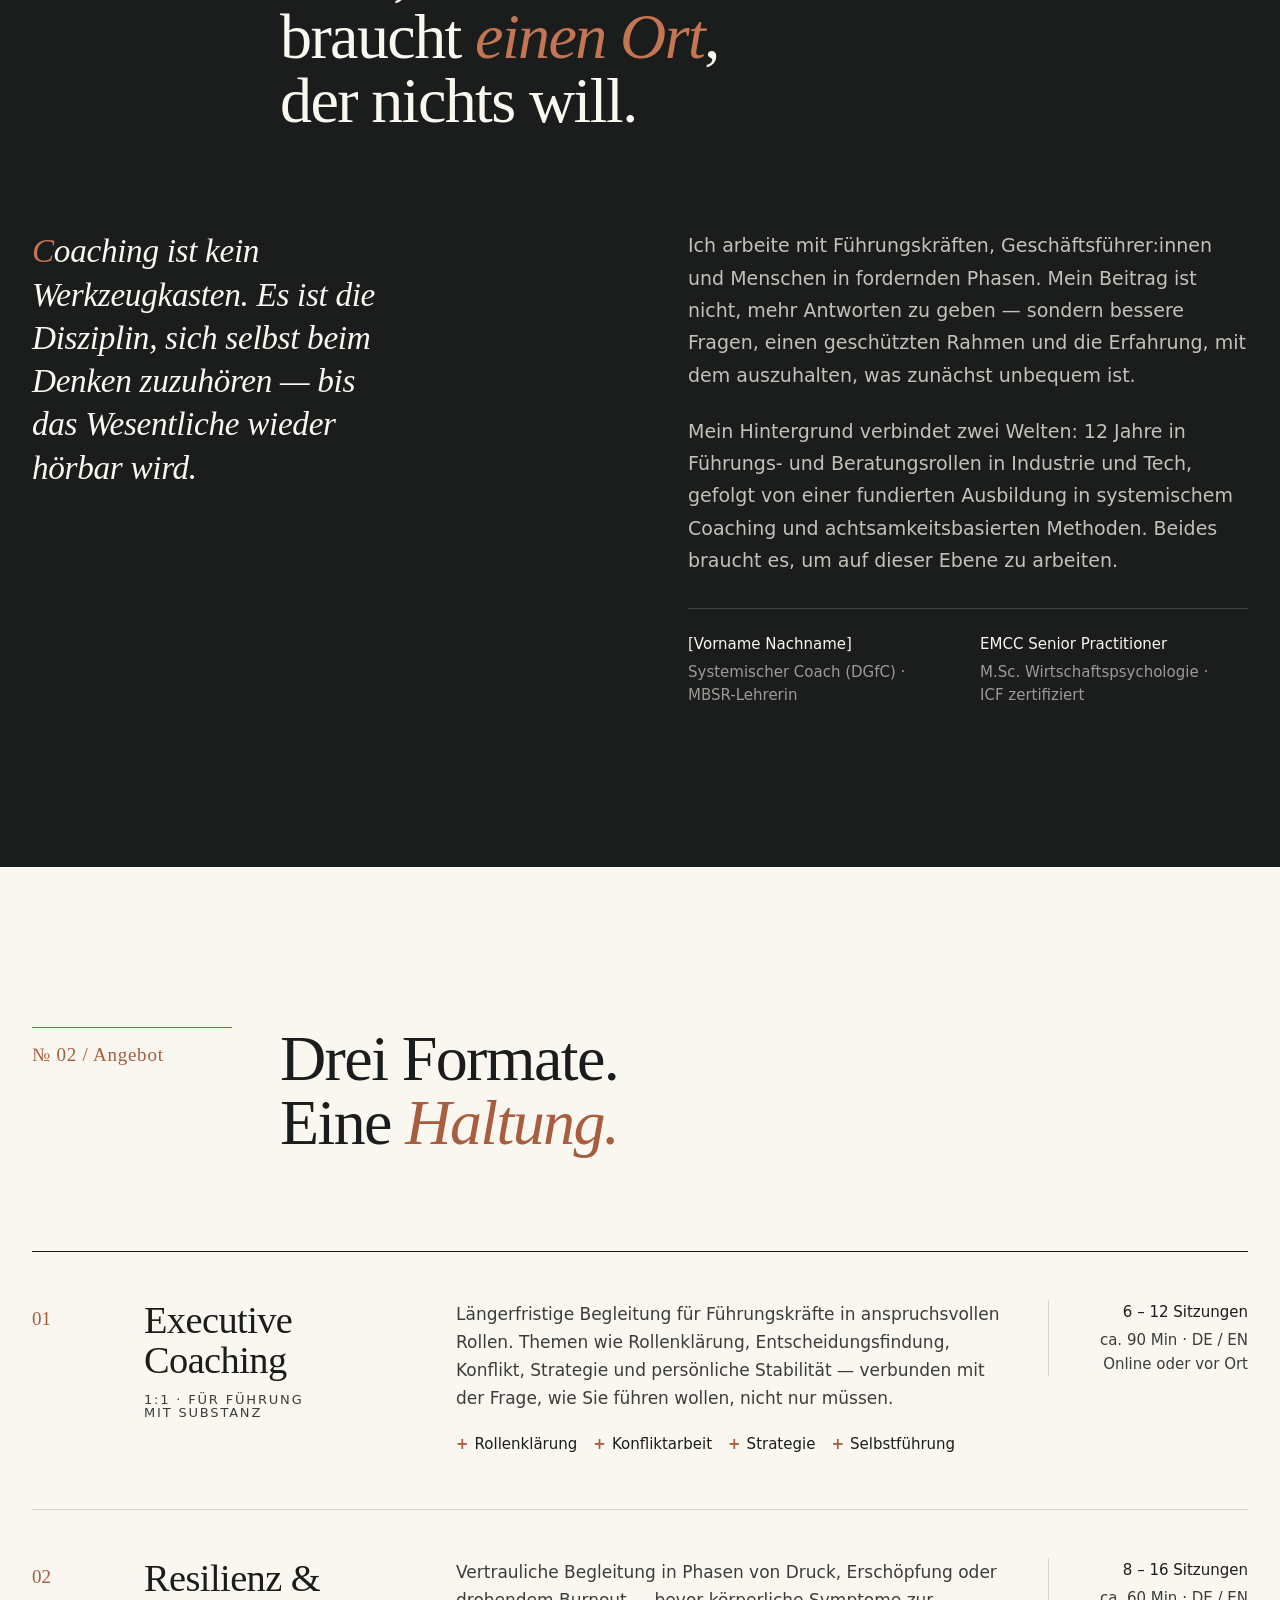
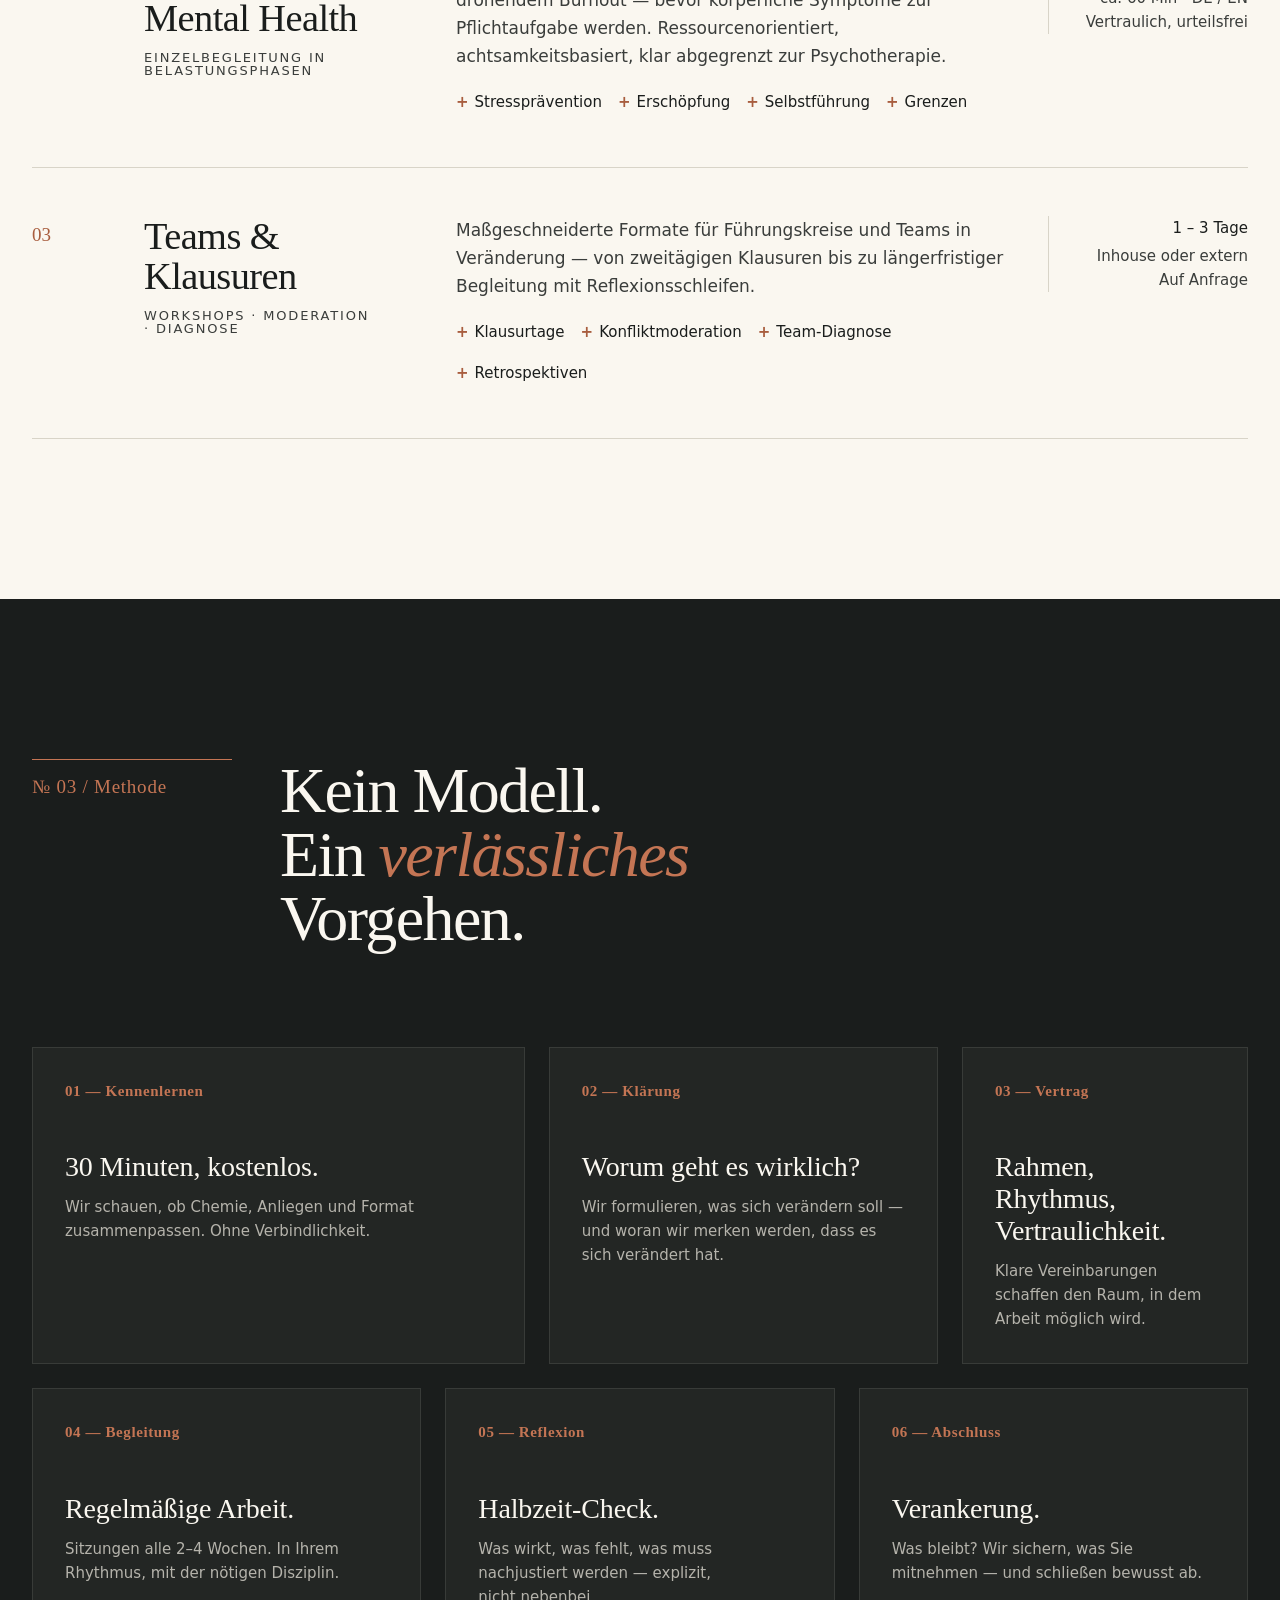
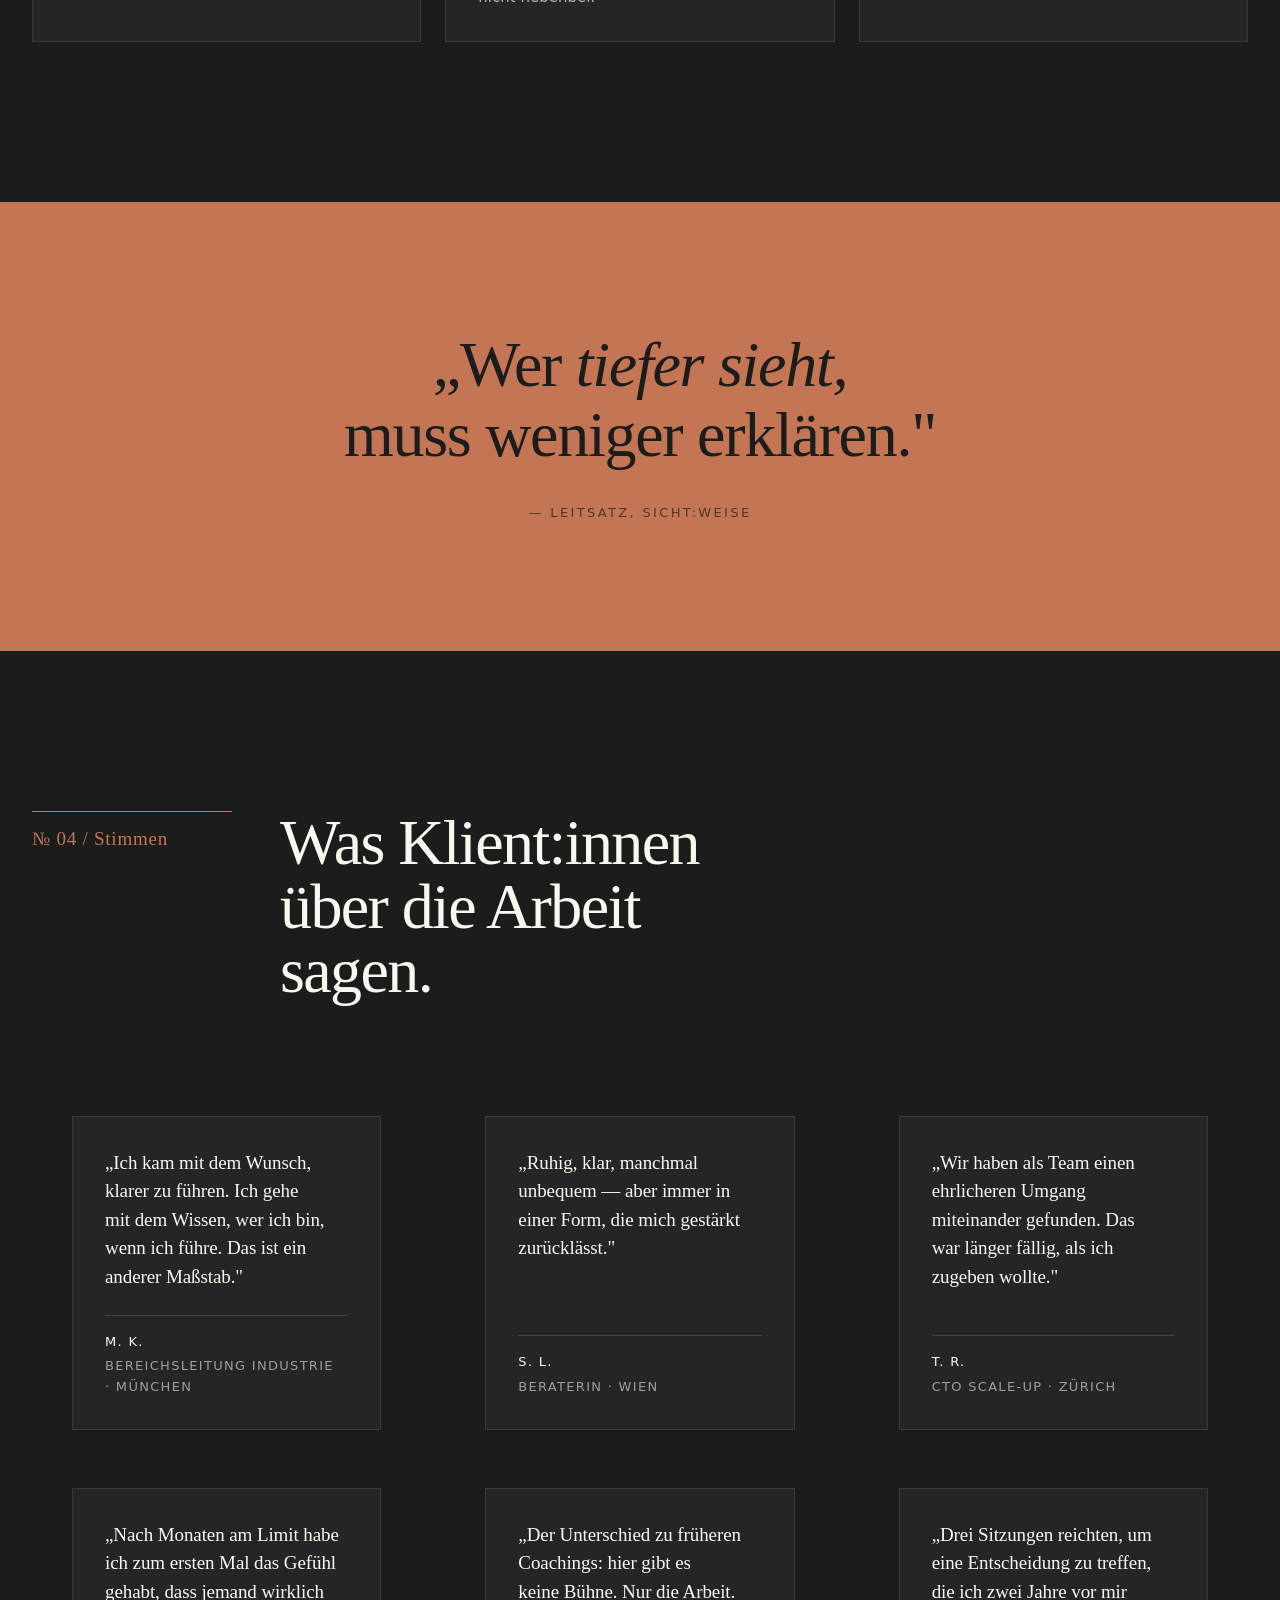
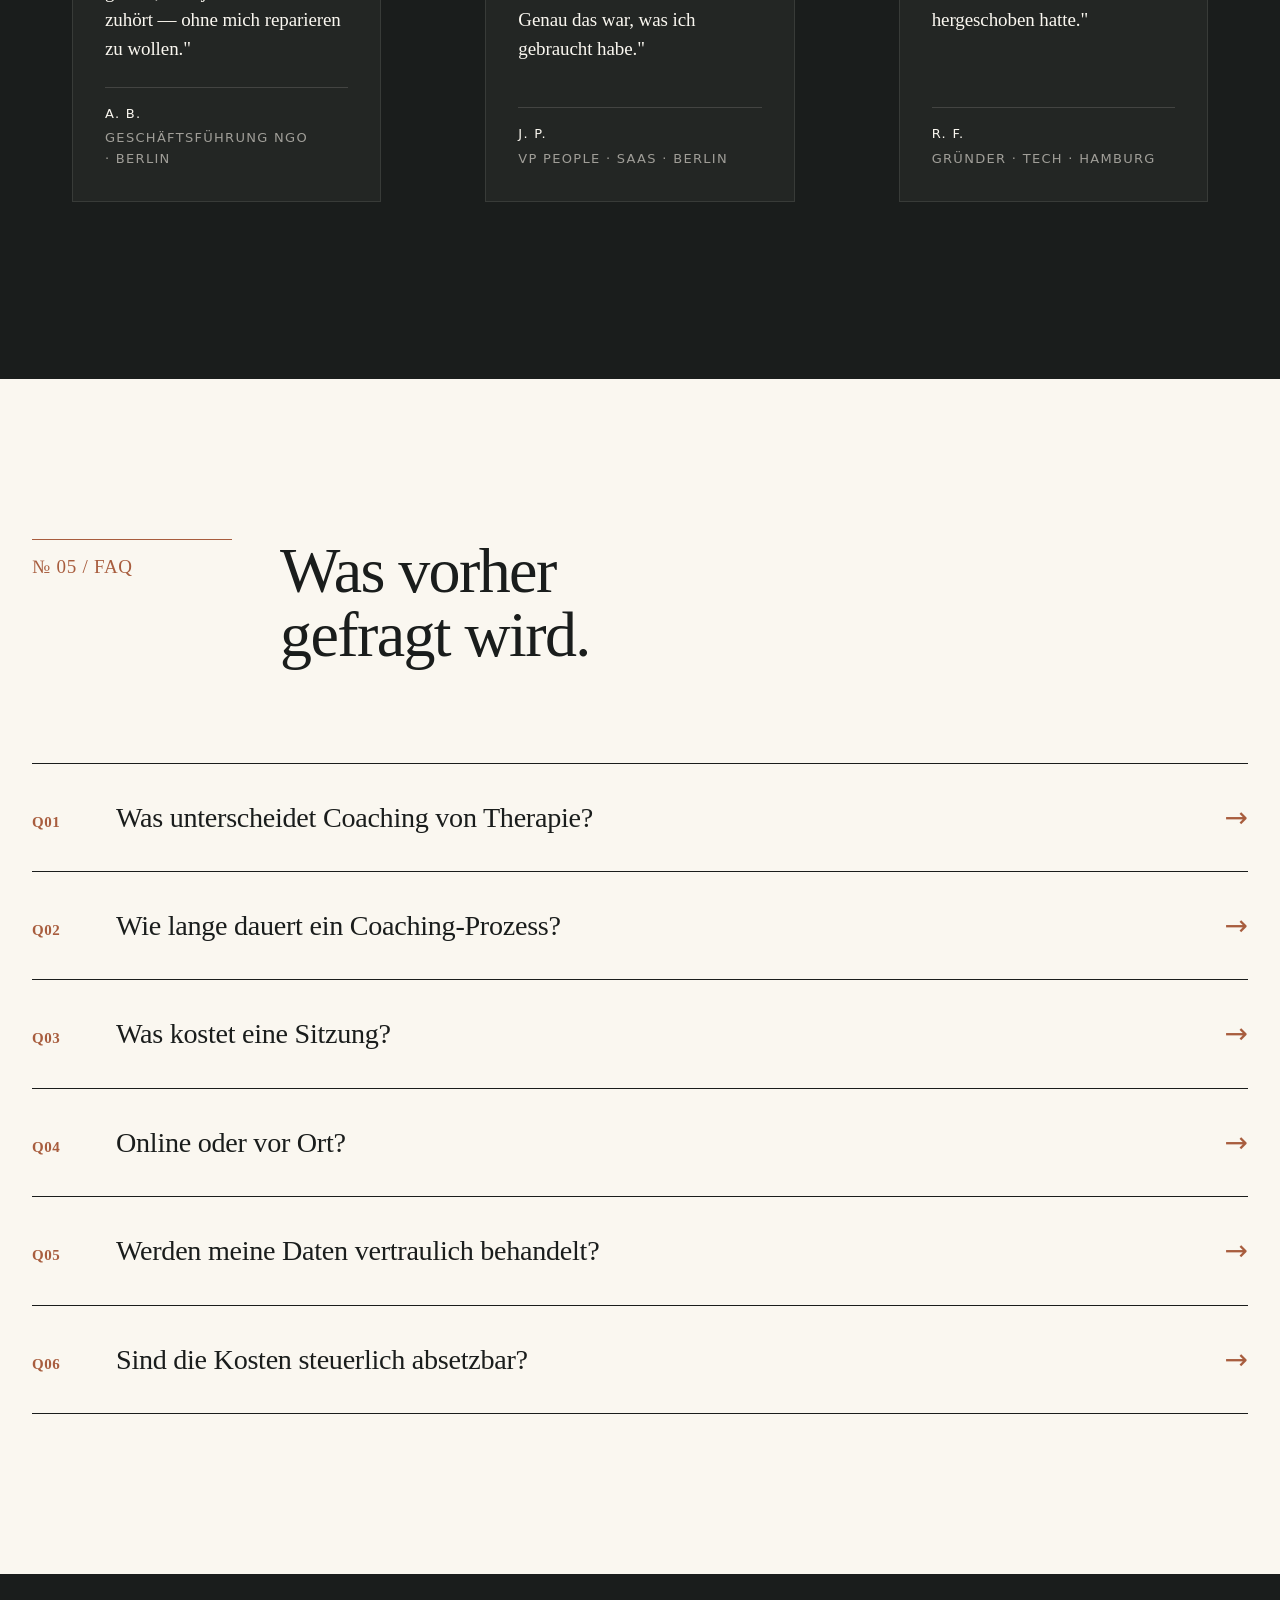
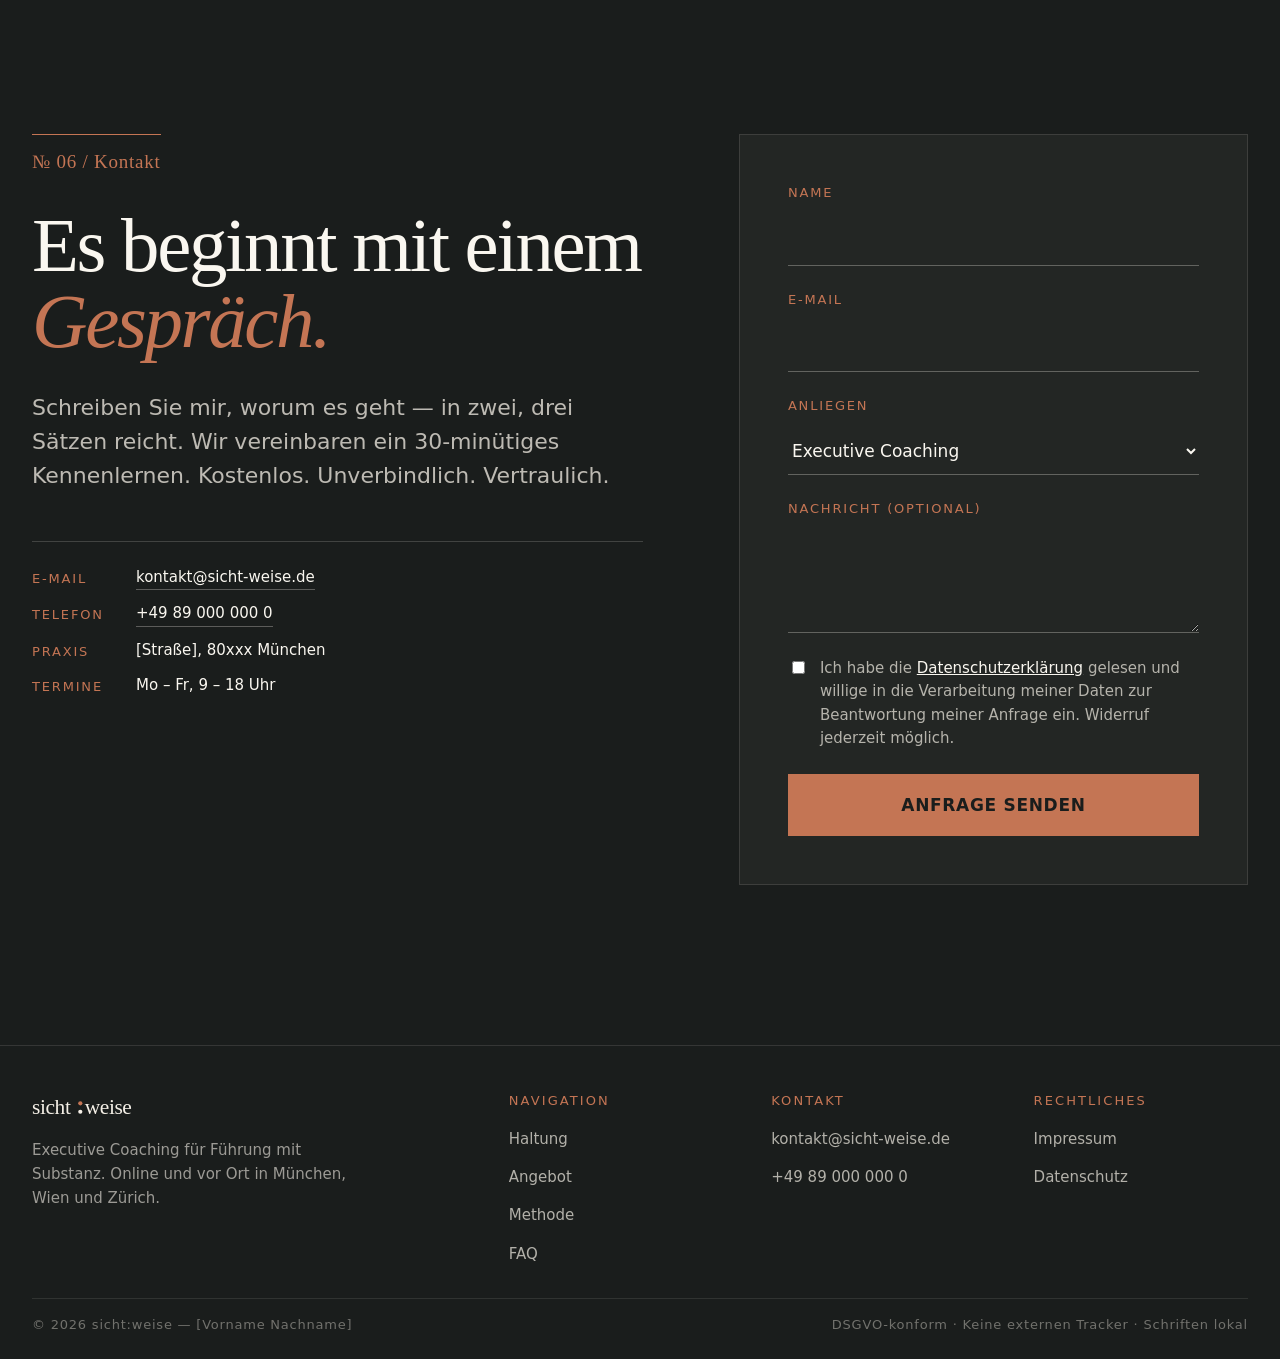
==== commit 64fd5c55: "Implement editorial landing page from design handoff (Version B — Tiefe) Full 12-section coaching la" ====
--- a/index.html
+++ b/index.html
@@ -1,759 +1,1365 @@
 <!DOCTYPE html>
 <html lang="de">
 <head>
-  <meta charset="UTF-8">
-  <meta name="viewport" content="width=device-width, initial-scale=1.0">
-  <title>sicht:weise — Supervision &amp; Beratung | Leadership &amp; Mental Health Coaching im DACH-Raum</title>
-  <meta name="description" content="Supervision und Beratung für Führungskräfte und Menschen in anspruchsvollen Berufen. Raum für Reflexion, Entwicklung und nachhaltige Veränderung — im gesamten DACH-Raum.">
-  <meta name="robots" content="index, follow">
-  <meta name="author" content="sicht:weise Supervision &amp; Beratung">
-  <link rel="canonical" href="https://sicht-weise.de/">
-
-  <!-- Open Graph -->
-  <meta property="og:type" content="website">
-  <meta property="og:url" content="https://sicht-weise.de/">
-  <meta property="og:title" content="sicht:weise — Supervision &amp; Beratung">
-  <meta property="og:description" content="Coaching für Führungskräfte und Menschen in anspruchsvollen Berufen. Raum für Reflexion und Entwicklung.">
-  <meta property="og:locale" content="de_DE">
-
-  <!-- JSON-LD structured data -->
-  <script type="application/ld+json">
-  {
-    "@context": "https://schema.org",
-    "@type": "LocalBusiness",
-    "name": "sicht:weise Supervision & Beratung",
-    "description": "Supervision, Coaching und Beratung für Führungskräfte und Menschen in anspruchsvollen Berufen im DACH-Raum.",
-    "url": "https://sicht-weise.de",
-    "areaServed": ["DE","AT","CH"],
-    "serviceType": ["Supervision","Coaching","Beratung","Leadership Coaching","Mental Health Coaching"],
-    "founder": {
-      "@type": "Person",
-      "jobTitle": "Supervisor & Coach",
-      "name": "[Vorname Nachname]"
+<meta charset="UTF-8" />
+<meta name="viewport" content="width=device-width, initial-scale=1" />
+<title>sicht:weise — Executive Coaching für Führung mit Substanz | [Vorname Nachname]</title>
+<meta name="description" content="sicht:weise — Executive Coaching für Führungskräfte im DACH-Raum. Klarheit, Resilienz und Tiefe für anspruchsvolle Rollen. München · Wien · Zürich · Online." />
+<meta name="robots" content="index, follow" />
+<meta name="author" content="[Vorname Nachname]" />
+<link rel="canonical" href="https://www.sicht-weise.de/" />
+
+<!-- OpenGraph -->
+<meta property="og:type" content="website" />
+<meta property="og:locale" content="de_DE" />
+<meta property="og:site_name" content="sicht:weise" />
+<meta property="og:title" content="sicht:weise — Executive Coaching für Führung mit Substanz" />
+<meta property="og:description" content="Klarheit, Resilienz und Tiefe für anspruchsvolle Rollen." />
+<meta property="og:url" content="https://www.sicht-weise.de/" />
+<meta property="og:image" content="https://www.sicht-weise.de/assets/og-image.jpg" />
+<meta name="twitter:card" content="summary_large_image" />
+
+<link rel="icon" type="image/svg+xml" href="assets/logo-mark.svg" />
+<link rel="alternate" hreflang="de" href="https://www.sicht-weise.de/" />
+
+<script type="application/ld+json">
+{
+  "@context": "https://schema.org",
+  "@type": ["LocalBusiness", "ProfessionalService"],
+  "name": "sicht:weise — Executive Coaching",
+  "image": "https://www.sicht-weise.de/assets/og-image.jpg",
+  "@id": "https://www.sicht-weise.de/",
+  "url": "https://www.sicht-weise.de/",
+  "telephone": "+49 89 0000000",
+  "priceRange": "€€€",
+  "address": {
+    "@type": "PostalAddress",
+    "streetAddress": "[Straße Hausnummer]",
+    "addressLocality": "München",
+    "postalCode": "[PLZ]",
+    "addressCountry": "DE"
+  },
+  "areaServed": ["DE", "AT", "CH"],
+  "founder": {
+    "@type": "Person",
+    "name": "[Vorname Nachname]",
+    "jobTitle": "Executive Coach"
+  },
+  "knowsAbout": [
+    "Executive Coaching",
+    "Leadership Development",
+    "Mental Health Coaching",
+    "Burnout-Prävention",
+    "Team-Workshops"
+  ]
+}
+</script>
+
+<link rel="stylesheet" href="styles/tokens.css" />
+<style>
+  /* ── Page base ───────────────────────────────────────── */
+  body { background: var(--ink); color: var(--cream); }
+
+  /* ── Nav ─────────────────────────────────────────────── */
+  .nav-b {
+    position: sticky; top: 0; z-index: 50;
+    background: rgba(26,29,28,0.82);
+    backdrop-filter: saturate(160%) blur(10px);
+    -webkit-backdrop-filter: saturate(160%) blur(10px);
+    border-bottom: 1px solid transparent;
+    transition: border-color 0.3s;
+  }
+  .nav-b.is-scrolled { border-color: rgba(244,239,230,0.1); }
+  .nav-b__inner {
+    max-width: var(--container);
+    margin: 0 auto;
+    padding: var(--s-4) var(--s-6);
+    display: grid;
+    grid-template-columns: auto 1fr auto;
+    align-items: center;
+    gap: var(--s-7);
+  }
+  .nav-b__logo { height: 24px; width: auto; display: block; }
+  .nav-b__links {
+    display: flex; gap: var(--s-6); justify-content: center;
+    font-size: var(--t-xs);
+    text-transform: uppercase;
+    letter-spacing: 0.14em;
+    color: rgba(244,239,230,0.7);
+  }
+  .nav-b__links a { text-decoration: none; transition: color 0.2s; }
+  .nav-b__links a:hover { color: var(--clay); }
+  .nav-b__cta {
+    text-decoration: none;
+    color: var(--ink); background: var(--clay);
+    padding: 10px 18px;
+    font-size: var(--t-xs);
+    letter-spacing: 0.12em;
+    text-transform: uppercase;
+    font-weight: 600;
+    transition: background 0.2s;
+    white-space: nowrap;
+  }
+  .nav-b__cta:hover { background: #d8825d; }
+
+  /* Mobile nav */
+  .nav-b__toggle {
+    display: none;
+    background: none; border: none;
+    color: var(--cream); cursor: pointer;
+    padding: var(--s-2);
+    margin-left: auto;
+  }
+  .nav-b__mobile {
+    display: none;
+    flex-direction: column;
+    background: rgba(26,29,28,0.97);
+    border-top: 1px solid rgba(244,239,230,0.1);
+    padding: var(--s-5) var(--s-6);
+    gap: var(--s-4);
+  }
+  .nav-b__mobile.open { display: flex; }
+  .nav-b__mobile a {
+    text-decoration: none;
+    font-size: var(--t-sm);
+    text-transform: uppercase;
+    letter-spacing: 0.14em;
+    color: rgba(244,239,230,0.8);
+    padding: var(--s-2) 0;
+    border-bottom: 1px solid rgba(244,239,230,0.08);
+    transition: color 0.2s;
+  }
+  .nav-b__mobile a:last-child { border-bottom: none; }
+  .nav-b__mobile a:hover { color: var(--clay); }
+  .nav-b__mobile .nav-b__cta {
+    margin-top: var(--s-3);
+    text-align: center;
+    display: block;
+    border-bottom: none;
+    padding: 12px 18px;
+  }
+
+  @media (max-width: 840px) {
+    .nav-b__links { display: none; }
+    .nav-b__inner { grid-template-columns: auto auto; gap: var(--s-4); }
+    .nav-b__cta { display: none; }
+    .nav-b__toggle { display: flex; align-items: center; }
+  }
+
+  /* ── Hero / Cover ────────────────────────────────────── */
+  .cover {
+    position: relative;
+    min-height: calc(100vh - 57px);
+    max-width: var(--container);
+    margin: 0 auto;
+    padding: var(--s-6) var(--s-6) var(--s-7);
+    display: grid;
+    grid-template-columns: 1fr;
+    grid-template-rows: auto 1fr auto;
+    overflow: hidden;
+  }
+  .cover__top {
+    display: flex; justify-content: space-between;
+    font-size: var(--t-xs);
+    letter-spacing: 0.18em;
+    text-transform: uppercase;
+    color: rgba(244,239,230,0.5);
+    border-bottom: 1px solid rgba(244,239,230,0.12);
+    padding-bottom: var(--s-3);
+  }
+  .cover__top span:last-child::before {
+    content: "—"; margin-right: var(--s-2); color: var(--clay);
+  }
+  .cover__main {
+    display: grid;
+    grid-template-columns: 1fr;
+    align-content: center;
+    padding: var(--s-8) 0;
+  }
+  .cover__h1 {
+    font-family: var(--serif);
+    font-weight: 400;
+    font-size: clamp(64px, 11vw, 180px);
+    line-height: 0.92;
+    letter-spacing: -0.04em;
+    color: var(--paper);
+    max-width: 14ch;
+  }
+  .cover__h1 .l-italic { font-style: italic; color: var(--clay); display: inline-block; }
+  .cover__h1 .l-outline {
+    color: transparent;
+    -webkit-text-stroke: 1.5px var(--paper);
+    text-stroke: 1.5px var(--paper);
+  }
+  .cover__lede {
+    margin-top: var(--s-7);
+    max-width: 46ch;
+    font-size: var(--t-lg);
+    line-height: 1.5;
+    color: rgba(244,239,230,0.75);
+  }
+  .cover__bottom {
+    display: grid;
+    grid-template-columns: 1.2fr 1fr 1fr;
+    gap: var(--s-7);
+    align-items: end;
+    padding-top: var(--s-6);
+    border-top: 1px solid rgba(244,239,230,0.12);
+  }
+  .cover__cta-row {
+    display: flex; gap: var(--s-5); align-items: center; flex-wrap: wrap;
+  }
+  .btn-clay {
+    text-decoration: none;
+    padding: 18px 32px;
+    background: var(--clay);
+    color: var(--ink);
+    font-size: var(--t-base);
+    font-weight: 600;
+    letter-spacing: 0.02em;
+    display: inline-flex; align-items: center; gap: var(--s-3);
+    transition: background 0.2s;
+  }
+  .btn-clay:hover { background: #d8825d; }
+  .btn-link-b {
+    text-decoration: none;
+    color: var(--paper);
+    font-size: var(--t-sm);
+    letter-spacing: 0.1em;
+    text-transform: uppercase;
+    border-bottom: 1px solid rgba(244,239,230,0.3);
+    padding-bottom: 4px;
+    transition: border-color 0.2s, color 0.2s;
+  }
+  .btn-link-b:hover { color: var(--clay); border-color: var(--clay); }
+  .cover__factoid {
+    border-left: 1px solid rgba(244,239,230,0.18);
+    padding-left: var(--s-5);
+  }
+  .cover__factoid b {
+    display: block;
+    font-family: var(--serif);
+    font-weight: 400;
+    font-size: var(--t-2xl);
+    line-height: 1;
+    color: var(--paper);
+    letter-spacing: -0.02em;
+    margin-bottom: var(--s-3);
+  }
+  .cover__factoid span {
+    font-size: var(--t-sm);
+    color: rgba(244,239,230,0.6);
+    line-height: 1.5;
+  }
+  @media (max-width: 960px) {
+    .cover__bottom { grid-template-columns: 1fr; gap: var(--s-5); }
+    .cover__h1 { font-size: clamp(56px, 14vw, 110px); }
+    .cover__factoid { border-left: none; border-top: 1px solid rgba(244,239,230,0.18); padding-left: 0; padding-top: var(--s-4); }
+  }
+  @media (max-width: 480px) {
+    .cover { padding-inline: var(--s-5); }
+    .cover__top { flex-direction: column; gap: var(--s-2); }
+    .cover__top span:last-child::before { display: none; }
+  }
+
+  /* ── Marquee strip ───────────────────────────────────── */
+  .marquee {
+    background: var(--paper); color: var(--ink);
+    padding: var(--s-5) 0;
+    overflow: hidden;
+    border-top: 1px solid var(--ink);
+    border-bottom: 1px solid var(--ink);
+  }
+  .marquee__inner {
+    display: flex; gap: var(--s-8);
+    animation: marquee 40s linear infinite;
+    white-space: nowrap;
+    width: max-content;
+  }
+  .marquee span {
+    font-family: var(--serif);
+    font-size: var(--t-xl);
+    letter-spacing: -0.01em;
+  }
+  .marquee span::before {
+    content: "•"; color: var(--clay);
+    margin-right: var(--s-7);
+  }
+  @keyframes marquee { to { transform: translateX(-50%); } }
+  @media (prefers-reduced-motion: reduce) {
+    .marquee__inner { animation: none; }
+  }
+
+  /* ── Section base ────────────────────────────────────── */
+  .sec-b { padding: var(--s-11) var(--s-6); position: relative; }
+  .sec-b__inner { max-width: var(--container); margin: 0 auto; }
+  .sec-b__head {
+    display: grid;
+    grid-template-columns: 200px 1fr;
+    gap: var(--s-7);
+    margin-bottom: var(--s-9);
+    align-items: start;
+  }
+  .sec-b__num {
+    font-family: var(--serif);
+    font-size: var(--t-md);
+    color: var(--clay);
+    letter-spacing: 0.04em;
+    padding-top: 12px;
+    border-top: 1px solid var(--clay);
+    align-self: start;
+  }
+  .sec-b__title {
+    font-family: var(--serif);
+    font-weight: 400;
+    font-size: clamp(40px, 5vw, 80px);
+    line-height: 1.0;
+    letter-spacing: -0.025em;
+    color: var(--paper);
+    max-width: 14ch;
+  }
+  .sec-b__title em { font-style: italic; color: var(--clay); }
+  @media (max-width: 760px) {
+    .sec-b__head { grid-template-columns: 1fr; gap: var(--s-4); }
+    .sec-b { padding-inline: var(--s-5); }
+  }
+
+  /* ── Manifesto / Haltung ─────────────────────────────── */
+  .manifesto__grid {
+    display: grid;
+    grid-template-columns: 1fr 1fr;
+    gap: var(--s-9);
+  }
+  .manifesto__lead {
+    font-family: var(--serif);
+    font-style: italic;
+    font-size: clamp(24px, 2.6vw, 36px);
+    line-height: 1.3;
+    color: var(--paper);
+    letter-spacing: -0.01em;
+    max-width: 22ch;
+  }
+  .manifesto__lead::first-letter { color: var(--clay); }
+  .manifesto__body p {
+    font-size: var(--t-md);
+    line-height: 1.7;
+    color: rgba(244,239,230,0.78);
+    margin-bottom: var(--s-5);
+    max-width: 54ch;
+  }
+  .manifesto__sig {
+    margin-top: var(--s-6);
+    padding-top: var(--s-5);
+    border-top: 1px solid rgba(244,239,230,0.18);
+    display: grid;
+    grid-template-columns: 1fr 1fr;
+    gap: var(--s-5);
+    font-size: var(--t-sm);
+    color: rgba(244,239,230,0.6);
+  }
+  .manifesto__sig strong {
+    display: block;
+    color: var(--paper);
+    font-weight: 500;
+    margin-bottom: 4px;
+  }
+  @media (max-width: 880px) {
+    .manifesto__grid { grid-template-columns: 1fr; }
+    .manifesto__sig { grid-template-columns: 1fr; }
+  }
+
+  /* ── Offer / Angebot ─────────────────────────────────── */
+  .offer { background: var(--paper); color: var(--ink); }
+  .offer .sec-b__title { color: var(--ink); }
+  .offer .sec-b__title em { color: var(--clay-deep); }
+  .offer .sec-b__num { color: var(--clay-deep); border-top-color: var(--clay-deep); }
+  .offer__list {
+    display: flex; flex-direction: column;
+    border-top: 1px solid var(--ink);
+  }
+  .offer__item {
+    display: grid;
+    grid-template-columns: 80px 280px 1fr 200px;
+    gap: var(--s-6);
+    padding: var(--s-7) 0;
+    border-bottom: 1px solid var(--line);
+    align-items: start;
+    transition: padding 0.3s;
+  }
+  .offer__item:hover { padding-left: var(--s-4); }
+  .offer__num {
+    font-family: var(--serif);
+    font-size: var(--t-md);
+    color: var(--clay-deep);
+    padding-top: 4px;
+  }
+  .offer__heading {
+    font-family: var(--serif);
+    font-size: clamp(28px, 3vw, 44px);
+    line-height: 1.05;
+    color: var(--ink);
+    font-weight: 400;
+    letter-spacing: -0.015em;
+  }
+  .offer__heading small {
+    display: block;
+    font-family: var(--sans);
+    font-size: var(--t-xs);
+    color: var(--ink-soft);
+    letter-spacing: 0.14em;
+    text-transform: uppercase;
+    margin-top: var(--s-3);
+    font-weight: 500;
+  }
+  .offer__body {
+    font-size: var(--t-base);
+    line-height: 1.65;
+    color: var(--ink-soft);
+    max-width: 56ch;
+  }
+  .offer__body p { margin-bottom: 0; }
+  .offer__body ul {
+    margin-top: var(--s-4);
+    display: flex; flex-wrap: wrap; gap: var(--s-2) var(--s-4);
+    font-size: var(--t-sm);
+  }
+  .offer__body ul li { color: var(--ink); padding: 4px 0; }
+  .offer__body ul li::before {
+    content: "+"; color: var(--clay-deep); margin-right: 6px; font-weight: 600;
+  }
+  .offer__meta {
+    text-align: right;
+    font-size: var(--t-sm);
+    color: var(--ink-soft);
+    border-left: 1px solid var(--line);
+    padding-left: var(--s-5);
+    line-height: 1.6;
+  }
+  .offer__meta strong {
+    display: block;
+    color: var(--ink);
+    font-weight: 500;
+    margin-bottom: 4px;
+  }
+  @media (max-width: 1000px) {
+    .offer__item { grid-template-columns: 60px 1fr; }
+    .offer__heading { grid-column: 2; }
+    .offer__body { grid-column: 2; }
+    .offer__meta {
+      grid-column: 2; text-align: left;
+      border-left: 0; padding-left: 0;
+      padding-top: var(--s-3); border-top: 1px solid var(--line);
     }
   }
-  </script>
-
-  <link rel="stylesheet" href="styles/tokens.css">
-  <style>
-    /* ── Layout ─────────────────────────────────────── */
-    .container {
-      max-width: var(--container);
-      margin-inline: auto;
-      padding-inline: var(--s-5);
-    }
-
-    /* ── Buttons ────────────────────────────────────── */
-    .btn {
-      display: inline-block;
-      padding: 14px 32px;
-      font-family: var(--font-sans);
-      font-size: var(--t-sm);
-      font-weight: 600;
-      letter-spacing: 0.04em;
-      text-transform: uppercase;
-      text-decoration: none;
-      border-radius: var(--radius-btn);
-      transition: background 200ms, color 200ms, transform 150ms, box-shadow 200ms;
-      cursor: pointer;
-      border: 2px solid transparent;
-    }
-    .btn:hover { transform: translateY(-1px); }
-    .btn-primary {
-      background: var(--green-mid);
-      color: #fff;
-      border-color: var(--green-mid);
-    }
-    .btn-primary:hover { background: var(--green-dark); border-color: var(--green-dark); }
-    .btn-outline {
-      background: transparent;
-      color: var(--text-on-dark);
-      border-color: var(--text-on-dark);
-    }
-    .btn-outline:hover { background: var(--text-on-dark); color: var(--green-dark); }
-    .btn-ghost {
-      background: transparent;
-      color: var(--green-mid);
-      border-color: var(--green-mid);
-    }
-    .btn-ghost:hover { background: var(--green-pale); }
-
-    /* ── Navigation ─────────────────────────────────── */
-    .site-nav {
-      position: sticky; top: 0; z-index: 100;
-      background: var(--green-dark);
-    }
-    .nav-inner {
-      display: flex;
-      align-items: center;
-      justify-content: space-between;
-      padding-block: var(--s-4);
-    }
-    .nav-logo {
-      display: flex; align-items: center;
-      text-decoration: none;
-      line-height: 1;
-    }
-    .nav-logo img { height: 40px; width: auto; }
-    .nav-links {
-      display: flex; align-items: center; gap: var(--s-5);
-    }
-    .nav-links a {
-      font-family: var(--font-sans);
-      font-size: var(--t-sm);
-      color: var(--text-on-dark);
-      text-decoration: none;
-      opacity: 0.82;
-      transition: opacity 200ms;
-    }
-    .nav-links a:hover { opacity: 1; }
-    .nav-cta {
-      padding: 9px 20px !important;
-      font-size: var(--t-xs) !important;
-      opacity: 1 !important;
-    }
-    .nav-toggle {
-      display: none;
-      background: none; border: none;
-      padding: var(--s-2);
-      color: var(--text-on-dark);
-      cursor: pointer;
-    }
-    @media (max-width: 720px) {
-      .nav-toggle { display: flex; align-items: center; }
-      .nav-links {
-        display: none;
-        position: absolute; top: 100%; left: 0; right: 0;
-        background: var(--green-dark);
-        flex-direction: column; align-items: flex-start;
-        padding: var(--s-3) var(--s-5) var(--s-5);
-        gap: var(--s-4);
-        border-top: 1px solid var(--line-dark);
-      }
-      .nav-links.open { display: flex; }
-      .site-nav { position: relative; }
-    }
-
-    /* ── Hero ───────────────────────────────────────── */
-    .hero {
-      background: var(--cream-bg);
-      padding-block: clamp(4rem, 8vw, 8rem) clamp(3rem, 6vw, 6rem);
-    }
-    .hero-inner {
-      display: grid;
-      grid-template-columns: 1fr 420px;
-      gap: var(--s-8);
-      align-items: center;
-    }
-    .hero-eyebrow {
-      display: inline-block;
-      font-family: var(--font-sans);
-      font-size: var(--t-xs);
-      font-weight: 600;
-      letter-spacing: 0.14em;
-      text-transform: uppercase;
-      color: var(--green-mid);
-      margin-bottom: var(--s-4);
-    }
-    .hero h1 {
-      font-family: var(--font-serif);
-      font-size: clamp(2.25rem, 4vw + 0.5rem, 3.5rem);
-      font-weight: 400;
-      color: var(--green-dark);
-      line-height: 1.1;
-      letter-spacing: -0.015em;
-      margin-bottom: var(--s-5);
-    }
-    .hero-sub {
-      font-size: clamp(1rem, 1.5vw + 0.25rem, 1.125rem);
-      color: var(--text-mid);
-      line-height: 1.75;
-      max-width: 48ch;
-      margin-bottom: var(--s-6);
-    }
-    .hero-actions { display: flex; gap: var(--s-4); flex-wrap: wrap; }
-    .hero-visual {
-      aspect-ratio: 4/5;
-      border-radius: var(--radius-card);
-      overflow: hidden;
-      background: linear-gradient(150deg, var(--green-pale) 0%, var(--cream) 100%);
-      display: flex; align-items: center; justify-content: center;
-    }
-    .placeholder-label {
-      font-size: var(--t-xs);
-      letter-spacing: 0.1em;
-      text-transform: uppercase;
-      color: var(--text-muted);
-      text-align: center;
-    }
-    @media (max-width: 900px) {
-      .hero-inner { grid-template-columns: 1fr; }
-      .hero-visual { order: -1; aspect-ratio: 16/9; }
-    }
-
-    /* ── Über mich ──────────────────────────────────── */
-    .ueber-mich {
-      background: var(--cream);
-      padding-block: clamp(4rem, 7vw, 7rem);
-    }
-    .ueber-inner {
-      display: grid;
-      grid-template-columns: 360px 1fr;
-      gap: var(--s-8);
-      align-items: center;
-    }
-    .ueber-photo {
-      aspect-ratio: 3/4;
-      border-radius: var(--radius-card);
-      background: linear-gradient(150deg, var(--green-pale) 0%, var(--cream-bg) 100%);
-      display: flex; align-items: center; justify-content: center;
-    }
-    .section-eyebrow {
-      display: inline-block;
-      font-family: var(--font-sans);
-      font-size: var(--t-xs);
-      font-weight: 600;
-      letter-spacing: 0.14em;
-      text-transform: uppercase;
-      color: var(--green-light);
-      margin-bottom: var(--s-4);
-    }
-    .section-h2 {
-      font-family: var(--font-serif);
-      font-size: clamp(1.75rem, 3vw + 0.25rem, 2.5rem);
-      font-weight: 400;
-      color: var(--green-dark);
-      line-height: 1.15;
-      margin-bottom: var(--s-5);
-    }
-    .body-text {
-      font-size: var(--t-base);
-      color: var(--text-mid);
-      line-height: 1.8;
-      margin-bottom: var(--s-4);
-    }
-    .qual-list {
-      margin-top: var(--s-5);
-      display: flex; flex-direction: column; gap: var(--s-3);
-    }
-    .qual-list li {
-      display: flex; align-items: baseline; gap: var(--s-3);
-      font-size: var(--t-sm); color: var(--text-mid);
-    }
-    .qual-list li::before {
-      content: "";
-      display: inline-block;
-      width: 6px; height: 6px; border-radius: 50%;
-      background: var(--green-mid);
-      flex-shrink: 0;
-    }
-    @media (max-width: 900px) {
-      .ueber-inner { grid-template-columns: 1fr; }
-      .ueber-photo { aspect-ratio: 16/9; }
-    }
-
-    /* ── Leistungen ─────────────────────────────────── */
-    .leistungen {
-      background: var(--cream-bg);
-      padding-block: clamp(4rem, 7vw, 7rem);
-    }
-    .section-header {
-      text-align: center;
-      max-width: 52ch;
-      margin-inline: auto;
-      margin-bottom: var(--s-8);
-    }
-    .section-intro {
-      font-size: var(--t-base);
-      color: var(--text-mid);
-      line-height: 1.75;
-    }
-    .cards {
-      display: grid;
-      grid-template-columns: repeat(3, 1fr);
-      gap: var(--s-5);
-    }
-    .card {
-      background: var(--white);
-      border: 1px solid var(--line);
-      border-radius: var(--radius-card);
-      padding: var(--s-6);
-      transition: transform 300ms var(--ease-out), box-shadow 300ms var(--ease-out);
-    }
-    .card:hover {
-      transform: translateY(-3px);
-      box-shadow: 0 16px 48px -12px rgba(51,83,51,0.14);
-    }
-    .card-icon {
-      width: 48px; height: 48px;
-      border-radius: 50%;
-      background: var(--green-pale);
-      display: flex; align-items: center; justify-content: center;
-      margin-bottom: var(--s-4);
-    }
-    .card-icon svg { color: var(--green-dark); }
-    .card h3 {
-      font-family: var(--font-serif);
-      font-size: var(--t-lg);
-      font-weight: 400;
-      color: var(--green-dark);
-      margin-bottom: var(--s-3);
-    }
-    .card p {
-      font-size: var(--t-sm);
-      color: var(--text-mid);
-      line-height: 1.75;
-      margin-bottom: var(--s-4);
-    }
-    .card-details { display: flex; flex-direction: column; gap: var(--s-2); }
-    .card-details li {
-      font-size: var(--t-xs);
-      color: var(--text-muted);
-      padding-left: var(--s-4);
-      position: relative;
-    }
-    .card-details li::before {
-      content: "→";
-      position: absolute; left: 0;
-      color: var(--green-mid);
-    }
-    @media (max-width: 900px) { .cards { grid-template-columns: 1fr 1fr; } }
-    @media (max-width: 580px) { .cards { grid-template-columns: 1fr; } }
-
-    /* ── CTA Block ──────────────────────────────────── */
-    .cta-block {
-      background: var(--green-dark);
-      padding-block: clamp(4rem, 7vw, 6rem);
-      text-align: center;
-    }
-    .cta-eyebrow {
-      font-family: var(--font-sans);
-      font-size: var(--t-xs);
-      font-weight: 600;
-      letter-spacing: 0.14em;
-      text-transform: uppercase;
-      color: var(--green-light);
-      margin-bottom: var(--s-4);
-    }
-    .cta-block h2 {
-      font-family: var(--font-serif);
-      font-size: clamp(1.75rem, 3vw + 0.25rem, 2.75rem);
-      font-weight: 400;
-      color: var(--text-on-dark);
-      line-height: 1.2;
-      max-width: 48ch;
-      margin-inline: auto;
-      margin-bottom: var(--s-5);
-    }
-    .cta-sub {
-      font-size: var(--t-base);
-      color: var(--green-pale);
-      line-height: 1.7;
-      max-width: 46ch;
-      margin-inline: auto;
-      margin-bottom: var(--s-6);
-    }
-    .cta-actions { display: flex; justify-content: center; gap: var(--s-4); flex-wrap: wrap; }
-
-    /* ── Kontakt ────────────────────────────────────── */
-    .kontakt {
-      background: var(--cream);
-      padding-block: clamp(4rem, 7vw, 7rem);
-    }
-    .kontakt-inner {
-      display: grid;
-      grid-template-columns: 1fr 1fr;
-      gap: var(--s-8);
-      align-items: start;
-    }
-    .kontakt-intro {
-      font-size: var(--t-base);
-      color: var(--text-mid);
-      line-height: 1.75;
-      margin-bottom: var(--s-5);
-    }
-    .contact-method {
-      display: flex; gap: var(--s-3); align-items: flex-start;
-      margin-bottom: var(--s-4);
-      font-size: var(--t-sm); color: var(--text-mid);
-    }
-    .contact-method svg { flex-shrink: 0; margin-top: 2px; color: var(--green-mid); }
-    .contact-method a { color: var(--green-mid); text-decoration: none; }
-    .contact-method a:hover { text-decoration: underline; }
-    .contact-form { display: flex; flex-direction: column; gap: var(--s-4); }
-    .form-row { display: grid; grid-template-columns: 1fr 1fr; gap: var(--s-4); }
-    .form-group { display: flex; flex-direction: column; gap: var(--s-2); }
-    .form-group label {
-      font-size: var(--t-xs);
-      font-weight: 600;
-      letter-spacing: 0.06em;
-      text-transform: uppercase;
-      color: var(--text-mid);
-    }
-    .form-group input,
-    .form-group select,
-    .form-group textarea {
-      background: var(--cream-bg);
-      border: 1.5px solid var(--line);
-      border-radius: var(--radius-input);
-      padding: 11px 14px;
-      font-family: var(--font-sans);
-      font-size: var(--t-base);
-      color: var(--text-dark);
-      transition: border-color 200ms, box-shadow 200ms;
-      outline: none;
-      width: 100%;
-    }
-    .form-group input:focus,
-    .form-group select:focus,
-    .form-group textarea:focus {
-      border-color: var(--green-mid);
-      box-shadow: 0 0 0 3px rgba(75,134,79,0.15);
-    }
-    .form-group textarea { min-height: 120px; resize: vertical; }
-    .form-consent {
-      display: flex; gap: var(--s-3); align-items: flex-start;
-      font-size: var(--t-sm); color: var(--text-mid); line-height: 1.6;
-    }
-    .form-consent input[type="checkbox"] {
-      width: 18px; height: 18px; flex-shrink: 0; margin-top: 2px;
-      accent-color: var(--green-mid);
-    }
-    .form-consent a { color: var(--green-mid); }
-    .form-submit .btn { width: 100%; text-align: center; }
-    .form-success {
-      display: none;
-      padding: var(--s-5);
-      background: var(--green-pale);
-      border-radius: var(--radius-card);
-      color: var(--green-dark);
-      font-size: var(--t-sm);
-      text-align: center;
-    }
-    @media (max-width: 800px) {
-      .kontakt-inner { grid-template-columns: 1fr; }
-      .form-row { grid-template-columns: 1fr; }
-    }
-
-    /* ── Footer ─────────────────────────────────────── */
-    .site-footer {
-      background: var(--green-dark);
-      padding-block: var(--s-7);
-    }
-    .footer-inner {
-      display: flex;
-      align-items: center;
-      justify-content: space-between;
-      flex-wrap: wrap;
-      gap: var(--s-4);
-    }
-    .footer-logo img { height: 36px; width: auto; }
-    .footer-links { display: flex; gap: var(--s-5); flex-wrap: wrap; }
-    .footer-links a {
-      font-size: var(--t-sm);
-      color: var(--green-pale);
-      text-decoration: none;
-      opacity: 0.8;
-    }
-    .footer-links a:hover { opacity: 1; }
-    .footer-copy {
-      font-size: var(--t-xs);
-      color: var(--green-light);
-      opacity: 0.7;
-    }
-  </style>
+
+  /* ── Method / Methode ────────────────────────────────── */
+  .method__grid {
+    display: grid;
+    grid-template-columns: repeat(12, 1fr);
+    gap: var(--s-5);
+    margin-top: var(--s-6);
+  }
+  .method__step {
+    padding: var(--s-6);
+    background: rgba(244,239,230,0.04);
+    border: 1px solid rgba(244,239,230,0.1);
+    position: relative;
+    transition: border-color 0.3s, background 0.3s;
+  }
+  .method__step:hover {
+    border-color: var(--clay);
+    background: rgba(196,117,84,0.06);
+  }
+  .method__step:nth-child(1) { grid-column: span 5; min-height: 280px; }
+  .method__step:nth-child(2) { grid-column: span 4; min-height: 240px; }
+  .method__step:nth-child(3) { grid-column: span 3; min-height: 240px; }
+  .method__step:nth-child(4) { grid-column: span 4; }
+  .method__step:nth-child(5) { grid-column: span 4; }
+  .method__step:nth-child(6) { grid-column: span 4; }
+  .method__step b {
+    font-family: var(--serif);
+    font-size: var(--t-sm);
+    color: var(--clay);
+    display: block;
+    margin-bottom: var(--s-7);
+    letter-spacing: 0.04em;
+  }
+  .method__step h3 {
+    font-family: var(--serif);
+    font-weight: 400;
+    font-size: var(--t-xl);
+    line-height: 1.15;
+    color: var(--paper);
+    margin-bottom: var(--s-3);
+    letter-spacing: -0.005em;
+  }
+  .method__step p {
+    font-size: var(--t-sm);
+    line-height: 1.6;
+    color: rgba(244,239,230,0.7);
+  }
+  @media (max-width: 880px) {
+    .method__grid { grid-template-columns: 1fr; }
+    .method__step { grid-column: span 12 !important; min-height: auto !important; }
+  }
+
+  /* ── Pull quote ──────────────────────────────────────── */
+  .pull {
+    background: var(--clay); color: var(--ink);
+    padding: var(--s-10) var(--s-6);
+    text-align: center;
+  }
+  .pull__inner { max-width: 1100px; margin: 0 auto; }
+  .pull__q {
+    font-family: var(--serif);
+    font-size: clamp(36px, 5vw, 76px);
+    line-height: 1.1;
+    letter-spacing: -0.02em;
+    color: var(--ink);
+    font-weight: 400;
+  }
+  .pull__q em { font-style: italic; }
+  .pull__attr {
+    margin-top: var(--s-6);
+    font-size: var(--t-xs);
+    letter-spacing: 0.18em;
+    text-transform: uppercase;
+    color: var(--ink);
+    opacity: 0.7;
+  }
+
+  /* ── Voices / Stimmen ────────────────────────────────── */
+  .voices__grid {
+    display: grid;
+    grid-template-columns: repeat(3, 1fr);
+    gap: var(--s-5);
+    margin-top: var(--s-6);
+  }
+  .voice {
+    padding: var(--s-6);
+    background: rgba(244,239,230,0.04);
+    border: 1px solid rgba(244,239,230,0.1);
+    display: flex; flex-direction: column;
+  }
+  .voice__q {
+    font-family: var(--serif);
+    font-size: var(--t-md);
+    line-height: 1.5;
+    color: var(--paper);
+    margin-bottom: var(--s-5);
+    flex: 1;
+    letter-spacing: -0.005em;
+  }
+  .voice__attr {
+    padding-top: var(--s-4);
+    border-top: 1px solid rgba(244,239,230,0.15);
+    font-size: var(--t-xs);
+    letter-spacing: 0.1em;
+    text-transform: uppercase;
+    color: rgba(244,239,230,0.6);
+  }
+  .voice__attr strong { display: block; color: var(--paper); margin-bottom: 4px; font-weight: 500; }
+  @media (max-width: 880px) {
+    .voices__grid { grid-template-columns: 1fr; }
+  }
+
+  /* ── FAQ ─────────────────────────────────────────────── */
+  .faq-b { background: var(--paper); color: var(--ink); }
+  .faq-b .sec-b__title { color: var(--ink); }
+  .faq-b .sec-b__title em { color: var(--clay-deep); }
+  .faq-b .sec-b__num { color: var(--clay-deep); border-top-color: var(--clay-deep); }
+  .faq-b__list { margin-top: var(--s-5); }
+  .faq-b__item { border-top: 1px solid var(--ink); }
+  .faq-b__item:last-child { border-bottom: 1px solid var(--ink); }
+  .faq-b__item summary {
+    list-style: none;
+    cursor: pointer;
+    padding: var(--s-6) 0;
+    display: grid;
+    grid-template-columns: 60px 1fr 40px;
+    gap: var(--s-5);
+    align-items: baseline;
+    user-select: none;
+  }
+  .faq-b__item summary::-webkit-details-marker { display: none; }
+  .faq-b__item summary > b {
+    font-family: var(--serif);
+    font-size: var(--t-sm);
+    color: var(--clay-deep);
+    letter-spacing: 0.04em;
+  }
+  .faq-b__item summary > span {
+    font-family: var(--serif);
+    font-size: clamp(22px, 2.2vw, 32px);
+    color: var(--ink);
+    line-height: 1.2;
+    font-weight: 400;
+    letter-spacing: -0.01em;
+  }
+  .faq-b__item summary::after {
+    content: "→";
+    color: var(--clay-deep);
+    font-size: var(--t-xl);
+    transition: transform 0.3s;
+    text-align: right;
+    display: block;
+  }
+  .faq-b__item[open] summary::after { transform: rotate(90deg); }
+  .faq-b__answer {
+    padding: 0 0 var(--s-7) 80px;
+    font-size: var(--t-base);
+    line-height: 1.7;
+    color: var(--ink-soft);
+    max-width: 70ch;
+  }
+  .faq-b__answer a { color: var(--clay-deep); }
+  @media (max-width: 720px) {
+    .faq-b__item summary { grid-template-columns: 40px 1fr 30px; gap: var(--s-3); }
+    .faq-b__answer { padding-left: 50px; }
+  }
+
+  /* ── Contact ─────────────────────────────────────────── */
+  .contact-b { padding: var(--s-11) var(--s-6); }
+  .contact-b__inner {
+    max-width: var(--container);
+    margin: 0 auto;
+    display: grid;
+    grid-template-columns: 1.2fr 1fr;
+    gap: var(--s-9);
+  }
+  .contact-b__copy h2 {
+    font-family: var(--serif);
+    font-weight: 400;
+    font-size: clamp(48px, 6vw, 96px);
+    line-height: 0.98;
+    color: var(--paper);
+    letter-spacing: -0.03em;
+    margin-bottom: var(--s-6);
+  }
+  .contact-b__copy h2 em { font-style: italic; color: var(--clay); }
+  .contact-b__copy > p {
+    font-size: var(--t-lg);
+    line-height: 1.55;
+    color: rgba(244,239,230,0.75);
+    margin-bottom: var(--s-7);
+    max-width: 44ch;
+  }
+  .contact-b__direct {
+    display: flex; flex-direction: column; gap: var(--s-3);
+    padding-top: var(--s-5);
+    border-top: 1px solid rgba(244,239,230,0.18);
+    font-size: var(--t-sm);
+  }
+  .contact-b__direct > div { display: flex; gap: var(--s-5); }
+  .contact-b__direct span:first-child {
+    color: var(--clay);
+    text-transform: uppercase;
+    letter-spacing: 0.14em;
+    font-size: var(--t-xs);
+    width: 80px; flex-shrink: 0;
+    padding-top: 3px;
+  }
+  .contact-b__direct a {
+    color: var(--paper); text-decoration: none;
+    border-bottom: 1px solid rgba(244,239,230,0.3);
+  }
+  .contact-b__direct a:hover { color: var(--clay); border-color: var(--clay); }
+  .form-b {
+    background: rgba(244,239,230,0.04);
+    border: 1px solid rgba(244,239,230,0.12);
+    padding: var(--s-7);
+  }
+  .form-b__row {
+    margin-bottom: var(--s-5);
+    display: flex; flex-direction: column;
+  }
+  .form-b__row label {
+    font-size: var(--t-xs);
+    letter-spacing: 0.14em;
+    text-transform: uppercase;
+    color: var(--clay);
+    margin-bottom: var(--s-3);
+  }
+  .form-b__row input,
+  .form-b__row select,
+  .form-b__row textarea {
+    font: 400 var(--t-base)/1.5 var(--sans);
+    color: var(--paper);
+    background: transparent;
+    border: none;
+    border-bottom: 1px solid rgba(244,239,230,0.3);
+    padding: var(--s-3) 0;
+    border-radius: 0;
+    transition: border-color 0.2s;
+    width: 100%;
+  }
+  .form-b__row select { color: var(--paper); }
+  .form-b__row select option { background: var(--ink); color: var(--paper); }
+  .form-b__row input:focus,
+  .form-b__row select:focus,
+  .form-b__row textarea:focus { outline: none; border-color: var(--clay); }
+  .form-b__row textarea { resize: vertical; min-height: 100px; font-family: var(--sans); }
+  .form-b__consent {
+    display: flex; gap: var(--s-3); align-items: flex-start;
+    margin: var(--s-5) 0;
+    font-size: var(--t-sm);
+    color: rgba(244,239,230,0.7);
+    line-height: 1.55;
+  }
+  .form-b__consent input { margin-top: 4px; accent-color: var(--clay); flex-shrink: 0; }
+  .form-b__consent a { color: var(--paper); }
+  .form-b__submit {
+    width: 100%;
+    padding: 18px 24px;
+    background: var(--clay);
+    color: var(--ink);
+    border: none;
+    font-size: var(--t-base);
+    font-weight: 600;
+    letter-spacing: 0.04em;
+    text-transform: uppercase;
+    cursor: pointer;
+    transition: background 0.2s;
+  }
+  .form-b__submit:hover { background: #d8825d; }
+  @media (max-width: 960px) {
+    .contact-b__inner { grid-template-columns: 1fr; gap: var(--s-7); }
+    .contact-b { padding-inline: var(--s-5); }
+  }
+
+  /* ── Footer ──────────────────────────────────────────── */
+  .footer-b {
+    border-top: 1px solid rgba(244,239,230,0.12);
+    padding: var(--s-7) var(--s-6) var(--s-5);
+  }
+  .footer-b__inner {
+    max-width: var(--container);
+    margin: 0 auto;
+    display: grid;
+    grid-template-columns: 2fr 1fr 1fr 1fr;
+    gap: var(--s-7);
+    padding-bottom: var(--s-6);
+    border-bottom: 1px solid rgba(244,239,230,0.1);
+  }
+  .footer-b__brand img { height: 28px; width: auto; margin-bottom: var(--s-4); }
+  .footer-b__brand p {
+    font-size: var(--t-sm); line-height: 1.6;
+    color: rgba(244,239,230,0.6); max-width: 320px;
+  }
+  .footer-b__col h4 {
+    color: var(--clay);
+    font-size: var(--t-xs);
+    letter-spacing: 0.16em;
+    text-transform: uppercase;
+    margin-bottom: var(--s-4);
+    font-weight: 500;
+  }
+  .footer-b__col ul { display: flex; flex-direction: column; gap: var(--s-3); }
+  .footer-b__col a {
+    color: rgba(244,239,230,0.7);
+    text-decoration: none;
+    font-size: var(--t-sm);
+    transition: color 0.2s;
+  }
+  .footer-b__col a:hover { color: var(--paper); }
+  .footer-b__bottom {
+    max-width: var(--container); margin: 0 auto;
+    padding-top: var(--s-4);
+    display: flex; justify-content: space-between; flex-wrap: wrap; gap: var(--s-4);
+    font-size: var(--t-xs);
+    color: rgba(244,239,230,0.4);
+    letter-spacing: 0.06em;
+  }
+  @media (max-width: 720px) {
+    .footer-b__inner { grid-template-columns: 1fr 1fr; }
+    .footer-b { padding-inline: var(--s-5); }
+  }
+  @media (max-width: 480px) {
+    .footer-b__inner { grid-template-columns: 1fr; }
+  }
+</style>
 </head>
+
 <body>
-
-<a href="#main-content" class="skip-link">Zum Hauptinhalt springen</a>
-
-<!-- Cookie Banner -->
-<div class="cookie-banner" id="cookieBanner" role="dialog" aria-label="Cookie-Hinweis">
-  <p>
-    Diese Website verwendet ausschließlich technisch notwendige Cookies. Keine Tracking- oder Analyse-Cookies.
-    <a href="datenschutz.html">Datenschutzerklärung</a>
-  </p>
-  <button onclick="document.getElementById('cookieBanner').hidden=true;localStorage.setItem('cookieOk','1')">
-    Verstanden
-  </button>
-</div>
-
-<!-- Navigation -->
-<header>
-  <nav class="site-nav" aria-label="Hauptnavigation">
-    <div class="container nav-inner">
-      <a href="/" class="nav-logo" aria-label="sicht:weise – zur Startseite">
-        <img src="assets/logo.svg" alt="sicht:weise" width="180" height="40">
-      </a>
-      <button class="nav-toggle" id="navToggle" aria-expanded="false" aria-controls="navLinks" aria-label="Menü öffnen">
-        <svg width="22" height="22" viewBox="0 0 24 24" fill="none" stroke="currentColor" stroke-width="2" stroke-linecap="round">
-          <line x1="3" y1="6" x2="21" y2="6"/>
-          <line x1="3" y1="12" x2="21" y2="12"/>
-          <line x1="3" y1="18" x2="21" y2="18"/>
-        </svg>
-      </button>
-      <ul class="nav-links" id="navLinks" role="list">
-        <li><a href="#ueber-mich">Über mich</a></li>
-        <li><a href="#leistungen">Leistungen</a></li>
-        <li><a href="#kontakt">Kontakt</a></li>
-        <li><a href="#kontakt" class="btn btn-outline nav-cta">Erstgespräch vereinbaren</a></li>
-      </ul>
-    </div>
+<a class="skip-link" href="#main">Zum Hauptinhalt springen</a>
+
+<!-- ═══ Navigation ═══════════════════════════════════════ -->
+<header class="nav-b" id="nav">
+  <div class="nav-b__inner">
+    <a href="#" aria-label="sicht:weise Startseite">
+      <img class="nav-b__logo" src="assets/logo-light.svg" alt="sicht:weise" width="120" height="24" />
+    </a>
+    <nav class="nav-b__links" aria-label="Hauptnavigation">
+      <a href="#manifesto">Haltung</a>
+      <a href="#offer">Angebot</a>
+      <a href="#method">Methode</a>
+      <a href="#voices">Stimmen</a>
+      <a href="#faq">FAQ</a>
+    </nav>
+    <a class="nav-b__cta" href="#contact">Gespräch buchen</a>
+    <button class="nav-b__toggle" id="navToggle" aria-expanded="false" aria-controls="navMobile" aria-label="Menü öffnen">
+      <svg width="22" height="22" viewBox="0 0 22 22" fill="none" stroke="currentColor" stroke-width="1.8" stroke-linecap="round" id="menuIcon">
+        <line x1="2" y1="5" x2="20" y2="5"/>
+        <line x1="2" y1="11" x2="20" y2="11"/>
+        <line x1="2" y1="17" x2="20" y2="17"/>
+      </svg>
+    </button>
+  </div>
+  <nav class="nav-b__mobile" id="navMobile" aria-label="Mobile Navigation">
+    <a href="#manifesto">Haltung</a>
+    <a href="#offer">Angebot</a>
+    <a href="#method">Methode</a>
+    <a href="#voices">Stimmen</a>
+    <a href="#faq">FAQ</a>
+    <a href="#contact" class="nav-b__cta">Gespräch buchen</a>
   </nav>
 </header>
 
-<main id="main-content">
-
-  <!-- Hero -->
-  <section class="hero" aria-label="Einleitung">
-    <div class="container hero-inner">
-      <div>
-        <span class="hero-eyebrow fade-up">Supervision &amp; Beratung</span>
-        <h1 class="fade-up" style="transition-delay:80ms">
-          Raum für Reflexion<br>und Entwicklung.
-        </h1>
-        <p class="hero-sub fade-up" style="transition-delay:160ms">
-          Supervision und Beratung — für Menschen, die mehr wollen als nur Antworten. Ich begleite Führungskräfte und Professionals im DACH-Raum auf dem Weg zu mehr Klarheit, Wirksamkeit und innerer Stärke.
+<main id="main">
+
+  <!-- ═══ Hero / Cover ═════════════════════════════════════ -->
+  <section class="cover" aria-labelledby="cover-title">
+    <div class="cover__top">
+      <span>sicht:weise — Coaching № 01 / 2026</span>
+      <span>München · Wien · Zürich</span>
+    </div>
+
+    <div class="cover__main">
+      <h1 class="cover__h1" id="cover-title">
+        Tiefer<br />
+        <span class="l-italic">sehen.</span><br />
+        Klarer<br />
+        <span class="l-outline">führen.</span>
+      </h1>
+      <p class="cover__lede">
+        Executive Coaching für Menschen, die in Verantwortungsrollen
+        nicht funktionieren, sondern gestalten wollen — mit
+        Substanz, Ruhe und der Bereitschaft, genau hinzusehen.
+      </p>
+    </div>
+
+    <div class="cover__bottom">
+      <div class="cover__cta-row">
+        <a class="btn-clay" href="#contact">
+          Erstgespräch vereinbaren
+          <svg width="18" height="18" viewBox="0 0 18 18" fill="none" stroke="currentColor" stroke-width="1.8" aria-hidden="true">
+            <path d="M3 9h12M10 4l5 5-5 5" stroke-linecap="round" stroke-linejoin="round"/>
+          </svg>
+        </a>
+        <a class="btn-link-b" href="#offer">Angebot ansehen</a>
+      </div>
+      <div class="cover__factoid">
+        <b>15+ Jahre</b>
+        <span>Erfahrung in Beratung, Führung und Begleitung im DACH-Raum.</span>
+      </div>
+      <div class="cover__factoid">
+        <b>200+</b>
+        <span>Begleitete Klient:innen aus Industrie, Tech, NGO und öffentlichem Sektor.</span>
+      </div>
+    </div>
+  </section>
+
+  <!-- ═══ Marquee ══════════════════════════════════════════ -->
+  <div class="marquee" aria-hidden="true">
+    <div class="marquee__inner">
+      <span>Führung mit Substanz</span>
+      <span>Resilienz statt Härte</span>
+      <span>Klarheit unter Druck</span>
+      <span>Tiefer sehen</span>
+      <span>Mental Health am Top</span>
+      <span>Vertraulich · DSGVO-konform</span>
+      <span>Führung mit Substanz</span>
+      <span>Resilienz statt Härte</span>
+      <span>Klarheit unter Druck</span>
+      <span>Tiefer sehen</span>
+      <span>Mental Health am Top</span>
+      <span>Vertraulich · DSGVO-konform</span>
+    </div>
+  </div>
+
+  <!-- ═══ Manifesto / Haltung ══════════════════════════════ -->
+  <section class="sec-b" id="manifesto" aria-labelledby="manifesto-title">
+    <div class="sec-b__inner">
+      <div class="sec-b__head">
+        <div class="sec-b__num">№ 01 / Haltung</div>
+        <h2 class="sec-b__title" id="manifesto-title">
+          Wer in Verantwortung steht,<br />braucht <em>einen Ort</em>,<br />der nichts will.
+        </h2>
+      </div>
+      <div class="manifesto__grid">
+        <p class="manifesto__lead">
+          Coaching ist kein Werkzeugkasten. Es ist die Disziplin, sich selbst
+          beim Denken zuzuhören — bis das Wesentliche wieder hörbar wird.
         </p>
-        <div class="hero-actions fade-up" style="transition-delay:240ms">
-          <a href="#kontakt" class="btn btn-primary">Erstgespräch vereinbaren</a>
-          <a href="#leistungen" class="btn btn-ghost">Leistungen entdecken</a>
+        <div class="manifesto__body">
+          <p>
+            Ich arbeite mit Führungskräften, Geschäftsführer:innen und Menschen
+            in fordernden Phasen. Mein Beitrag ist nicht, mehr Antworten zu geben —
+            sondern bessere Fragen, einen geschützten Rahmen und die Erfahrung,
+            mit dem auszuhalten, was zunächst unbequem ist.
+          </p>
+          <p>
+            Mein Hintergrund verbindet zwei Welten: 12 Jahre in Führungs- und
+            Beratungsrollen in Industrie und Tech, gefolgt von einer fundierten
+            Ausbildung in systemischem Coaching und achtsamkeitsbasierten
+            Methoden. Beides braucht es, um auf dieser Ebene zu arbeiten.
+          </p>
+          <div class="manifesto__sig">
+            <div>
+              <strong>[Vorname Nachname]</strong>
+              Systemischer Coach (DGfC) · MBSR-Lehrerin
+            </div>
+            <div>
+              <strong>EMCC Senior Practitioner</strong>
+              M.Sc. Wirtschaftspsychologie · ICF zertifiziert
+            </div>
+          </div>
         </div>
       </div>
-      <div class="hero-visual fade-up" style="transition-delay:120ms" aria-hidden="true">
-        <span class="placeholder-label">Portrait · Platzhalter</span>
+    </div>
+  </section>
+
+  <!-- ═══ Angebot ══════════════════════════════════════════ -->
+  <section class="sec-b offer" id="offer" aria-labelledby="offer-title">
+    <div class="sec-b__inner">
+      <div class="sec-b__head">
+        <div class="sec-b__num">№ 02 / Angebot</div>
+        <h2 class="sec-b__title" id="offer-title">
+          Drei Formate.<br />Eine <em>Haltung.</em>
+        </h2>
       </div>
-    </div>
-  </section>
-
-  <!-- Über mich -->
-  <section class="ueber-mich" id="ueber-mich" aria-labelledby="h-ueber">
-    <div class="container ueber-inner">
-      <div class="ueber-photo fade-up" aria-hidden="true">
-        <span class="placeholder-label">Portrait · Platzhalter</span>
-      </div>
-      <div>
-        <span class="section-eyebrow fade-up">Über mich</span>
-        <h2 class="section-h2 fade-up" id="h-ueber" style="transition-delay:80ms">
-          Ich begleite, damit Sie wachsen können.
-        </h2>
-        <p class="body-text fade-up" style="transition-delay:160ms">
-          Als zertifizierter Supervisor und Coach arbeite ich an der Schnittstelle von Leadership, Organisationsentwicklung und mentaler Gesundheit. Meine Arbeit verbindet systemisches Denken mit einem tiefen Verständnis für die Herausforderungen, denen Führungskräfte und Menschen in anspruchsvollen Berufen täglich begegnen.
-        </p>
-        <p class="body-text fade-up" style="transition-delay:200ms">
-          Im DACH-Raum tätig, biete ich Einzel- und Teamsupervision sowie Coaching an — in Präsenz und online. Mein Ansatz ist direkt, warmherzig und lösungsorientiert, ohne die Tiefe zu scheuen.
-        </p>
-        <ul class="qual-list fade-up" style="transition-delay:240ms" aria-label="Qualifikationen">
-          <li>Zertifizierter Supervisor (DGSv o. vergleichbar)</li>
-          <li>Systemischer Coach &amp; Berater</li>
-          <li>Weiterbildung in mentaler Gesundheit &amp; Leadership</li>
-          <li>Mehrjährige Erfahrung im DACH-Raum</li>
-        </ul>
-      </div>
-    </div>
-  </section>
-
-  <!-- Leistungen -->
-  <section class="leistungen" id="leistungen" aria-labelledby="h-leistungen">
-    <div class="container">
-      <div class="section-header">
-        <span class="section-eyebrow fade-up">Leistungen</span>
-        <h2 class="section-h2 fade-up" id="h-leistungen" style="transition-delay:80ms">Was ich für Sie tue</h2>
-        <p class="section-intro fade-up" style="transition-delay:160ms">
-          Maßgeschneiderte Begleitung — für individuelle Herausforderungen im Beruf und im Leben.
-        </p>
-      </div>
-      <div class="cards">
-        <article class="card fade-up">
-          <div class="card-icon" aria-hidden="true">
-            <svg width="22" height="22" viewBox="0 0 24 24" fill="none" stroke="currentColor" stroke-width="1.8" stroke-linecap="round" stroke-linejoin="round">
-              <circle cx="12" cy="8" r="4"/>
-              <path d="M4 20c0-4 3.6-7 8-7s8 3 8 7"/>
-            </svg>
+      <div class="offer__list">
+        <article class="offer__item">
+          <div class="offer__num">01</div>
+          <h3 class="offer__heading">Executive Coaching<small>1:1 · für Führung mit Substanz</small></h3>
+          <div class="offer__body">
+            <p>
+              Längerfristige Begleitung für Führungskräfte in anspruchsvollen Rollen.
+              Themen wie Rollenklärung, Entscheidungsfindung, Konflikt, Strategie
+              und persönliche Stabilität — verbunden mit der Frage, wie Sie
+              führen wollen, nicht nur müssen.
+            </p>
+            <ul>
+              <li>Rollenklärung</li>
+              <li>Konfliktarbeit</li>
+              <li>Strategie</li>
+              <li>Selbstführung</li>
+            </ul>
           </div>
-          <h3>Einzelsupervision</h3>
-          <p>Geschützter Raum zur Reflexion beruflicher Situationen. Wir betrachten Ihre Rolle, Ihre Beziehungen und Ihre Handlungsmöglichkeiten — ohne Scheuklappen und mit Weitblick.</p>
-          <ul class="card-details">
-            <li>Für Führungskräfte &amp; Fachkräfte</li>
-            <li>Sitzungen 60–90 Min.</li>
-            <li>Präsenz oder online</li>
-          </ul>
+          <div class="offer__meta">
+            <strong>6 – 12 Sitzungen</strong>
+            ca. 90 Min · DE / EN<br />
+            Online oder vor Ort
+          </div>
         </article>
-        <article class="card fade-up" style="transition-delay:80ms">
-          <div class="card-icon" aria-hidden="true">
-            <svg width="22" height="22" viewBox="0 0 24 24" fill="none" stroke="currentColor" stroke-width="1.8" stroke-linecap="round" stroke-linejoin="round">
-              <path d="M17 21v-2a4 4 0 0 0-4-4H5a4 4 0 0 0-4 4v2"/>
-              <circle cx="9" cy="7" r="4"/>
-              <path d="M23 21v-2a4 4 0 0 0-3-3.87"/>
-              <path d="M16 3.13a4 4 0 0 1 0 7.75"/>
-            </svg>
+
+        <article class="offer__item">
+          <div class="offer__num">02</div>
+          <h3 class="offer__heading">Resilienz &amp; Mental Health<small>Einzelbegleitung in Belastungsphasen</small></h3>
+          <div class="offer__body">
+            <p>
+              Vertrauliche Begleitung in Phasen von Druck, Erschöpfung oder
+              drohendem Burnout — bevor körperliche Symptome zur Pflichtaufgabe
+              werden. Ressourcenorientiert, achtsamkeitsbasiert, klar abgegrenzt
+              zur Psychotherapie.
+            </p>
+            <ul>
+              <li>Stressprävention</li>
+              <li>Erschöpfung</li>
+              <li>Selbstführung</li>
+              <li>Grenzen</li>
+            </ul>
           </div>
-          <h3>Teamsupervision</h3>
-          <p>Wenn Teams unter Druck stehen, Kommunikation stockt oder Rollen unklar sind — ich moderiere Reflexionsprozesse, die wirklich etwas verändern.</p>
-          <ul class="card-details">
-            <li>Teams ab 3 Personen</li>
-            <li>Halbtags- oder Tagesformate</li>
-            <li>Auch für Leitungsebenen</li>
-          </ul>
+          <div class="offer__meta">
+            <strong>8 – 16 Sitzungen</strong>
+            ca. 60 Min · DE / EN<br />
+            Vertraulich, urteilsfrei
+          </div>
         </article>
-        <article class="card fade-up" style="transition-delay:160ms">
-          <div class="card-icon" aria-hidden="true">
-            <svg width="22" height="22" viewBox="0 0 24 24" fill="none" stroke="currentColor" stroke-width="1.8" stroke-linecap="round" stroke-linejoin="round">
-              <path d="M12 2L2 7l10 5 10-5-10-5z"/>
-              <path d="M2 17l10 5 10-5"/>
-              <path d="M2 12l10 5 10-5"/>
-            </svg>
+
+        <article class="offer__item">
+          <div class="offer__num">03</div>
+          <h3 class="offer__heading">Teams &amp; Klausuren<small>Workshops · Moderation · Diagnose</small></h3>
+          <div class="offer__body">
+            <p>
+              Maßgeschneiderte Formate für Führungskreise und Teams in
+              Veränderung — von zweitägigen Klausuren bis zu längerfristiger
+              Begleitung mit Reflexionsschleifen.
+            </p>
+            <ul>
+              <li>Klausurtage</li>
+              <li>Konfliktmoderation</li>
+              <li>Team-Diagnose</li>
+              <li>Retrospektiven</li>
+            </ul>
           </div>
-          <h3>Leadership Coaching</h3>
-          <p>Für Führungskräfte, die wirksamer führen, klarer kommunizieren und ihre eigene Gesundheit dabei nicht aus dem Blick verlieren wollen.</p>
-          <ul class="card-details">
-            <li>Individuelle Coaching-Programme</li>
-            <li>Fokus: Rolle, Wirkung, Resilienz</li>
-            <li>Mental Health &amp; Performance</li>
-          </ul>
+          <div class="offer__meta">
+            <strong>1 – 3 Tage</strong>
+            Inhouse oder extern<br />
+            Auf Anfrage
+          </div>
         </article>
       </div>
     </div>
   </section>
 
-  <!-- CTA Block -->
-  <section class="cta-block" aria-label="Zur Kontaktaufnahme">
-    <div class="container">
-      <p class="cta-eyebrow fade-up">Jetzt starten</p>
-      <h2 class="fade-up" style="transition-delay:80ms">Bereit für das erste Gespräch?</h2>
-      <p class="cta-sub fade-up" style="transition-delay:160ms">
-        Das Erstgespräch ist unverbindlich und kostenlos. Wir schauen gemeinsam, ob und wie eine Zusammenarbeit sinnvoll ist.
+  <!-- ═══ Methode ══════════════════════════════════════════ -->
+  <section class="sec-b" id="method" aria-labelledby="method-title">
+    <div class="sec-b__inner">
+      <div class="sec-b__head">
+        <div class="sec-b__num">№ 03 / Methode</div>
+        <h2 class="sec-b__title" id="method-title">
+          Kein Modell.<br />Ein <em>verlässliches</em><br />Vorgehen.
+        </h2>
+      </div>
+      <div class="method__grid">
+        <div class="method__step">
+          <b>01 — Kennenlernen</b>
+          <h3>30 Minuten, kostenlos.</h3>
+          <p>Wir schauen, ob Chemie, Anliegen und Format zusammenpassen. Ohne Verbindlichkeit.</p>
+        </div>
+        <div class="method__step">
+          <b>02 — Klärung</b>
+          <h3>Worum geht es wirklich?</h3>
+          <p>Wir formulieren, was sich verändern soll — und woran wir merken werden, dass es sich verändert hat.</p>
+        </div>
+        <div class="method__step">
+          <b>03 — Vertrag</b>
+          <h3>Rahmen, Rhythmus, Vertraulichkeit.</h3>
+          <p>Klare Vereinbarungen schaffen den Raum, in dem Arbeit möglich wird.</p>
+        </div>
+        <div class="method__step">
+          <b>04 — Begleitung</b>
+          <h3>Regelmäßige Arbeit.</h3>
+          <p>Sitzungen alle 2–4 Wochen. In Ihrem Rhythmus, mit der nötigen Disziplin.</p>
+        </div>
+        <div class="method__step">
+          <b>05 — Reflexion</b>
+          <h3>Halbzeit-Check.</h3>
+          <p>Was wirkt, was fehlt, was muss nachjustiert werden — explizit, nicht nebenbei.</p>
+        </div>
+        <div class="method__step">
+          <b>06 — Abschluss</b>
+          <h3>Verankerung.</h3>
+          <p>Was bleibt? Wir sichern, was Sie mitnehmen — und schließen bewusst ab.</p>
+        </div>
+      </div>
+    </div>
+  </section>
+
+  <!-- ═══ Pull Quote ═══════════════════════════════════════ -->
+  <section class="pull" aria-label="Leitsatz">
+    <div class="pull__inner">
+      <p class="pull__q">
+        „Wer <em>tiefer sieht,</em><br />
+        muss weniger erklären."
       </p>
-      <div class="cta-actions fade-up" style="transition-delay:240ms">
-        <a href="#kontakt" class="btn btn-outline">Erstgespräch vereinbaren</a>
+      <p class="pull__attr">— Leitsatz, sicht:weise</p>
+    </div>
+  </section>
+
+  <!-- ═══ Stimmen ══════════════════════════════════════════ -->
+  <section class="sec-b" id="voices" aria-labelledby="voices-title">
+    <div class="sec-b__inner">
+      <div class="sec-b__head">
+        <div class="sec-b__num">№ 04 / Stimmen</div>
+        <h2 class="sec-b__title" id="voices-title">
+          Was Klient:innen<br />über die Arbeit sagen.
+        </h2>
       </div>
+      <div class="voices__grid">
+        <blockquote class="voice">
+          <p class="voice__q">
+            „Ich kam mit dem Wunsch, klarer zu führen.
+            Ich gehe mit dem Wissen, wer ich bin, wenn ich führe.
+            Das ist ein anderer Maßstab."
+          </p>
+          <footer class="voice__attr">
+            <strong>M. K.</strong>
+            Bereichsleitung Industrie · München
+          </footer>
+        </blockquote>
+        <blockquote class="voice">
+          <p class="voice__q">
+            „Ruhig, klar, manchmal unbequem — aber immer in einer Form,
+            die mich gestärkt zurücklässt."
+          </p>
+          <footer class="voice__attr">
+            <strong>S. L.</strong>
+            Beraterin · Wien
+          </footer>
+        </blockquote>
+        <blockquote class="voice">
+          <p class="voice__q">
+            „Wir haben als Team einen ehrlicheren Umgang miteinander gefunden.
+            Das war länger fällig, als ich zugeben wollte."
+          </p>
+          <footer class="voice__attr">
+            <strong>T. R.</strong>
+            CTO Scale-up · Zürich
+          </footer>
+        </blockquote>
+        <blockquote class="voice">
+          <p class="voice__q">
+            „Nach Monaten am Limit habe ich zum ersten Mal das Gefühl gehabt,
+            dass jemand wirklich zuhört — ohne mich reparieren zu wollen."
+          </p>
+          <footer class="voice__attr">
+            <strong>A. B.</strong>
+            Geschäftsführung NGO · Berlin
+          </footer>
+        </blockquote>
+        <blockquote class="voice">
+          <p class="voice__q">
+            „Der Unterschied zu früheren Coachings: hier gibt es keine Bühne.
+            Nur die Arbeit. Genau das war, was ich gebraucht habe."
+          </p>
+          <footer class="voice__attr">
+            <strong>J. P.</strong>
+            VP People · SaaS · Berlin
+          </footer>
+        </blockquote>
+        <blockquote class="voice">
+          <p class="voice__q">
+            „Drei Sitzungen reichten, um eine Entscheidung zu treffen,
+            die ich zwei Jahre vor mir hergeschoben hatte."
+          </p>
+          <footer class="voice__attr">
+            <strong>R. F.</strong>
+            Gründer · Tech · Hamburg
+          </footer>
+        </blockquote>
+      </div>
     </div>
   </section>
 
-  <!-- Kontakt -->
-  <section class="kontakt" id="kontakt" aria-labelledby="h-kontakt">
-    <div class="container">
-      <div class="section-header">
-        <span class="section-eyebrow fade-up">Kontakt</span>
-        <h2 class="section-h2 fade-up" id="h-kontakt" style="transition-delay:80ms">Schreiben Sie mir</h2>
+  <!-- ═══ FAQ ══════════════════════════════════════════════ -->
+  <section class="sec-b faq-b" id="faq" aria-labelledby="faq-title">
+    <div class="sec-b__inner">
+      <div class="sec-b__head">
+        <div class="sec-b__num">№ 05 / FAQ</div>
+        <h2 class="sec-b__title" id="faq-title">
+          Was vorher<br />gefragt wird.
+        </h2>
       </div>
-      <div class="kontakt-inner">
-        <div class="fade-up">
-          <p class="kontakt-intro">
-            Sie haben Fragen oder möchten ein Erstgespräch vereinbaren? Ich freue mich auf Ihre Nachricht und melde mich innerhalb von 1–2 Werktagen bei Ihnen.
+      <div class="faq-b__list">
+        <details class="faq-b__item">
+          <summary><b>Q01</b><span>Was unterscheidet Coaching von Therapie?</span></summary>
+          <p class="faq-b__answer">
+            Coaching ist eine zukunfts- und ressourcenorientierte Begleitung für Menschen
+            in beruflichen oder persönlichen Veränderungsprozessen. Es ist kein Ersatz für
+            Psychotherapie. Wenn Anzeichen einer behandlungsbedürftigen Erkrankung vorliegen,
+            empfehle ich offen die Anbindung an ärztliche oder psychotherapeutische Versorgung
+            — gerne auch parallel zur Begleitung.
           </p>
-          <div class="contact-method">
-            <svg width="18" height="18" viewBox="0 0 24 24" fill="none" stroke="currentColor" stroke-width="1.8" stroke-linecap="round" stroke-linejoin="round" aria-hidden="true">
-              <path d="M4 4h16c1.1 0 2 .9 2 2v12c0 1.1-.9 2-2 2H4c-1.1 0-2-.9-2-2V6c0-1.1.9-2 2-2z"/>
-              <polyline points="22,6 12,13 2,6"/>
-            </svg>
-            <span><a href="mailto:hallo@sicht-weise.de">hallo@sicht-weise.de</a></span>
+        </details>
+        <details class="faq-b__item">
+          <summary><b>Q02</b><span>Wie lange dauert ein Coaching-Prozess?</span></summary>
+          <p class="faq-b__answer">
+            Die meisten Prozesse umfassen 6 bis 12 Sitzungen über drei bis sechs Monate.
+            Es gibt auch fokussierte Kurzformate von drei Sitzungen — etwa zur
+            Entscheidungsklärung. Der Rahmen wird gemeinsam im Auftaktgespräch festgelegt.
+          </p>
+        </details>
+        <details class="faq-b__item">
+          <summary><b>Q03</b><span>Was kostet eine Sitzung?</span></summary>
+          <p class="faq-b__answer">
+            Eine Einzelsitzung dauert 60–90 Minuten. Honorare bewegen sich je nach Format
+            zwischen 180&thinsp;€ und 320&thinsp;€ pro Sitzung. Für Unternehmen werden individuelle Angebote
+            erstellt. Konditionen werden offen im Erstgespräch besprochen.
+          </p>
+        </details>
+        <details class="faq-b__item">
+          <summary><b>Q04</b><span>Online oder vor Ort?</span></summary>
+          <p class="faq-b__answer">
+            Beides ist möglich. Online wird über eine DSGVO-konforme Plattform gearbeitet.
+            Vor-Ort-Sitzungen finden in München statt; auf Anfrage auch in Wien und Zürich.
+          </p>
+        </details>
+        <details class="faq-b__item">
+          <summary><b>Q05</b><span>Werden meine Daten vertraulich behandelt?</span></summary>
+          <p class="faq-b__answer">
+            Selbstverständlich. Es besteht berufliche Verschwiegenheit. Alle Daten werden
+            DSGVO-konform behandelt; Details in der
+            <a href="datenschutz.html">Datenschutzerklärung</a>.
+          </p>
+        </details>
+        <details class="faq-b__item">
+          <summary><b>Q06</b><span>Sind die Kosten steuerlich absetzbar?</span></summary>
+          <p class="faq-b__answer">
+            In vielen Fällen ja — etwa als Werbungskosten oder Betriebsausgabe.
+            Bitte individuell mit der Steuerberatung abklären. Sie erhalten in jedem Fall
+            eine ordnungsgemäße Rechnung.
+          </p>
+        </details>
+      </div>
+    </div>
+  </section>
+
+  <!-- ═══ Kontakt ══════════════════════════════════════════ -->
+  <section class="contact-b" id="contact" aria-labelledby="contact-title">
+    <div class="contact-b__inner">
+      <div class="contact-b__copy">
+        <div class="sec-b__num" style="display:inline-block;margin-bottom:var(--s-6);">№ 06 / Kontakt</div>
+        <h2 id="contact-title">
+          Es beginnt mit einem <em>Gespräch.</em>
+        </h2>
+        <p>
+          Schreiben Sie mir, worum es geht — in zwei, drei Sätzen reicht.
+          Wir vereinbaren ein 30-minütiges Kennenlernen. Kostenlos.
+          Unverbindlich. Vertraulich.
+        </p>
+        <div class="contact-b__direct">
+          <div>
+            <span>E-Mail</span>
+            <a href="mailto:kontakt@sicht-weise.de">kontakt@sicht-weise.de</a>
           </div>
-          <div class="contact-method">
-            <svg width="18" height="18" viewBox="0 0 24 24" fill="none" stroke="currentColor" stroke-width="1.8" stroke-linecap="round" stroke-linejoin="round" aria-hidden="true">
-              <path d="M22 16.92v3a2 2 0 0 1-2.18 2 19.79 19.79 0 0 1-8.63-3.07A19.5 19.5 0 0 1 4.69 12a19.79 19.79 0 0 1-3.07-8.67A2 2 0 0 1 3.61 1h3a2 2 0 0 1 2 1.72 12.84 12.84 0 0 0 .7 2.81 2 2 0 0 1-.45 2.11L8.09 8.91a16 16 0 0 0 6 6l1.27-1.27a2 2 0 0 1 2.11-.45 12.84 12.84 0 0 0 2.81.7A2 2 0 0 1 22 16.92z"/>
-            </svg>
-            <span><a href="tel:+49000000000">+49 [Telefonnummer]</a></span>
+          <div>
+            <span>Telefon</span>
+            <a href="tel:+49890000000">+49 89 000 000 0</a>
           </div>
-          <div class="contact-method">
-            <svg width="18" height="18" viewBox="0 0 24 24" fill="none" stroke="currentColor" stroke-width="1.8" stroke-linecap="round" stroke-linejoin="round" aria-hidden="true">
-              <path d="M21 10c0 7-9 13-9 13s-9-6-9-13a9 9 0 0 1 18 0z"/>
-              <circle cx="12" cy="10" r="3"/>
-            </svg>
-            <span>DACH-Raum &amp; online</span>
+          <div>
+            <span>Praxis</span>
+            <span style="color:var(--paper)">[Straße], 80xxx München</span>
+          </div>
+          <div>
+            <span>Termine</span>
+            <span style="color:var(--paper)">Mo – Fr, 9 – 18 Uhr</span>
           </div>
         </div>
-        <form class="contact-form fade-up" id="contactForm" novalidate aria-label="Kontaktformular" style="transition-delay:80ms">
-          <div class="form-row">
-            <div class="form-group">
-              <label for="vorname">Vorname *</label>
-              <input type="text" id="vorname" name="vorname" required autocomplete="given-name" placeholder="Maria">
-            </div>
-            <div class="form-group">
-              <label for="nachname">Nachname *</label>
-              <input type="text" id="nachname" name="nachname" required autocomplete="family-name" placeholder="Muster">
-            </div>
-          </div>
-          <div class="form-group">
-            <label for="email">E-Mail-Adresse *</label>
-            <input type="email" id="email" name="email" required autocomplete="email" placeholder="maria@beispiel.de">
-          </div>
-          <div class="form-group">
-            <label for="anliegen">Anliegen</label>
-            <select id="anliegen" name="anliegen">
-              <option value="">Bitte wählen …</option>
-              <option value="einzelsupervision">Einzelsupervision</option>
-              <option value="teamsupervision">Teamsupervision</option>
-              <option value="coaching">Leadership Coaching</option>
-              <option value="erstgespraech">Unverbindliches Erstgespräch</option>
-              <option value="sonstiges">Sonstiges</option>
-            </select>
-          </div>
-          <div class="form-group">
-            <label for="nachricht">Ihre Nachricht</label>
-            <textarea id="nachricht" name="nachricht" placeholder="Was bewegt Sie? Worüber möchten Sie sprechen?"></textarea>
-          </div>
-          <div class="form-consent">
-            <input type="checkbox" id="datenschutz" name="datenschutz" required>
-            <label for="datenschutz">
-              Ich habe die <a href="datenschutz.html">Datenschutzerklärung</a> gelesen und stimme der Verarbeitung meiner Daten zur Bearbeitung meiner Anfrage zu. *
-            </label>
-          </div>
-          <div class="form-submit">
-            <button type="submit" class="btn btn-primary">Nachricht senden</button>
-          </div>
-          <div class="form-success" id="formSuccess" role="alert">
-            Vielen Dank für Ihre Nachricht! Ich melde mich innerhalb von 1–2 Werktagen bei Ihnen.
-          </div>
-        </form>
       </div>
+
+      <form class="form-b" method="post" action="#" novalidate aria-label="Kontaktformular">
+        <div class="form-b__row">
+          <label for="fb-name">Name</label>
+          <input type="text" id="fb-name" name="name" required autocomplete="name" />
+        </div>
+        <div class="form-b__row">
+          <label for="fb-email">E-Mail</label>
+          <input type="email" id="fb-email" name="email" required autocomplete="email" />
+        </div>
+        <div class="form-b__row">
+          <label for="fb-topic">Anliegen</label>
+          <select id="fb-topic" name="topic">
+            <option value="executive">Executive Coaching</option>
+            <option value="mental">Resilienz / Mental Health</option>
+            <option value="team">Team / Klausur</option>
+            <option value="other">Etwas anderes</option>
+          </select>
+        </div>
+        <div class="form-b__row">
+          <label for="fb-message">Nachricht (optional)</label>
+          <textarea id="fb-message" name="message" rows="3"></textarea>
+        </div>
+        <label class="form-b__consent">
+          <input type="checkbox" id="fb-consent" name="consent" required />
+          <span>
+            Ich habe die <a href="datenschutz.html">Datenschutzerklärung</a> gelesen
+            und willige in die Verarbeitung meiner Daten zur Beantwortung meiner Anfrage ein.
+            Widerruf jederzeit möglich.
+          </span>
+        </label>
+        <button type="submit" class="form-b__submit">Anfrage senden</button>
+      </form>
     </div>
   </section>
 
 </main>
 
-<!-- Footer -->
-<footer class="site-footer">
-  <div class="container footer-inner">
-    <a href="/" aria-label="sicht:weise – zur Startseite">
-      <img src="assets/logo.svg" alt="sicht:weise" class="footer-logo" width="160" height="36" style="height:36px;width:auto;filter:brightness(0) invert(1) opacity(0.85)">
-    </a>
-    <nav class="footer-links" aria-label="Rechtliches">
-      <a href="impressum.html">Impressum</a>
-      <a href="datenschutz.html">Datenschutz</a>
-    </nav>
-    <p class="footer-copy">&copy; <span id="year"></span> sicht:weise Supervision &amp; Beratung</p>
+<!-- ═══ Footer ═══════════════════════════════════════════ -->
+<footer class="footer-b" aria-label="Fußbereich">
+  <div class="footer-b__inner">
+    <div class="footer-b__brand">
+      <img src="assets/logo-light.svg" alt="sicht:weise" width="120" height="28" />
+      <p>Executive Coaching für Führung mit Substanz. Online und vor Ort in München, Wien und Zürich.</p>
+    </div>
+    <div class="footer-b__col">
+      <h4>Navigation</h4>
+      <ul>
+        <li><a href="#manifesto">Haltung</a></li>
+        <li><a href="#offer">Angebot</a></li>
+        <li><a href="#method">Methode</a></li>
+        <li><a href="#faq">FAQ</a></li>
+      </ul>
+    </div>
+    <div class="footer-b__col">
+      <h4>Kontakt</h4>
+      <ul>
+        <li><a href="mailto:kontakt@sicht-weise.de">kontakt@sicht-weise.de</a></li>
+        <li><a href="tel:+49890000000">+49 89 000 000 0</a></li>
+      </ul>
+    </div>
+    <div class="footer-b__col">
+      <h4>Rechtliches</h4>
+      <ul>
+        <li><a href="impressum.html">Impressum</a></li>
+        <li><a href="datenschutz.html">Datenschutz</a></li>
+      </ul>
+    </div>
+  </div>
+  <div class="footer-b__bottom">
+    <span>© <span id="year"></span> sicht:weise — [Vorname Nachname]</span>
+    <span>DSGVO-konform · Keine externen Tracker · Schriften lokal</span>
   </div>
 </footer>
 
+<!-- Cookie Banner -->
+<div class="cookie-banner" id="cookie-banner" role="region" aria-label="Cookie-Hinweis" hidden>
+  <p>
+    Diese Website verwendet ausschließlich technisch notwendige Cookies und lädt
+    <strong>keine externen Tracker, Fonts oder Embeds</strong>. Mehr in der
+    <a href="datenschutz.html">Datenschutzerklärung</a>.
+  </p>
+  <button type="button" id="cookie-ok">Verstanden</button>
+</div>
+
 <script>
-  if (localStorage.getItem('cookieOk')) {
-    document.getElementById('cookieBanner').hidden = true;
-  }
-  document.getElementById('year').textContent = new Date().getFullYear();
-
-  const toggle = document.getElementById('navToggle');
-  const navLinks = document.getElementById('navLinks');
-  toggle.addEventListener('click', () => {
-    const open = navLinks.classList.toggle('open');
+(function () {
+  // Nav scroll border
+  var nav = document.getElementById('nav');
+  window.addEventListener('scroll', function () {
+    nav.classList.toggle('is-scrolled', window.scrollY > 8);
+  }, { passive: true });
+
+  // Mobile hamburger
+  var toggle = document.getElementById('navToggle');
+  var mobile = document.getElementById('navMobile');
+  toggle.addEventListener('click', function () {
+    var open = mobile.classList.toggle('open');
     toggle.setAttribute('aria-expanded', String(open));
   });
-  navLinks.querySelectorAll('a').forEach(a => a.addEventListener('click', () => {
-    navLinks.classList.remove('open');
-    toggle.setAttribute('aria-expanded', 'false');
-  }));
-
-  const io = new IntersectionObserver(entries => {
-    entries.forEach(e => { if (e.isIntersecting) { e.target.classList.add('visible'); io.unobserve(e.target); } });
-  }, { threshold: 0.1 });
-  document.querySelectorAll('.fade-up').forEach(el => io.observe(el));
-
-  document.getElementById('contactForm').addEventListener('submit', function(e) {
+  mobile.querySelectorAll('a').forEach(function (a) {
+    a.addEventListener('click', function () {
+      mobile.classList.remove('open');
+      toggle.setAttribute('aria-expanded', 'false');
+    });
+  });
+
+  // Cookie banner
+  var banner = document.getElementById('cookie-banner');
+  var key = 'sw-cookie-ack';
+  try { if (!localStorage.getItem(key)) banner.hidden = false; } catch (e) { banner.hidden = false; }
+  document.getElementById('cookie-ok').addEventListener('click', function () {
+    banner.hidden = true;
+    try { localStorage.setItem(key, '1'); } catch (e) {}
+  });
+
+  // Dynamic year
+  document.getElementById('year').textContent = new Date().getFullYear();
+
+  // Contact form stub
+  document.querySelector('form.form-b').addEventListener('submit', function (e) {
     e.preventDefault();
+    if (!document.getElementById('fb-consent').checked) {
+      document.getElementById('fb-consent').focus(); return;
+    }
     if (!this.checkValidity()) { this.reportValidity(); return; }
-    this.querySelectorAll('input,select,textarea,button').forEach(el => el.disabled = true);
-    document.getElementById('formSuccess').style.display = 'block';
+    var btn = this.querySelector('.form-b__submit');
+    btn.textContent = 'Nachricht gesendet ✓';
+    btn.disabled = true;
+    this.querySelectorAll('input,select,textarea').forEach(function(el){ el.disabled = true; });
   });
+})();
 </script>
 </body>
 </html>
--- a/styles/tokens.css
+++ b/styles/tokens.css
@@ -1,40 +1,30 @@
 /* sicht:weise — design tokens
-   Brand: green + cream palette per design manual.
-   No external font loading (DSGVO: keine externen Schriften). */
+   No external font loading (DSGVO: keine externen Schriften nachgeladen). */
 
 :root {
-  /* ─── Brand palette ─────────────────────────────── */
-  --green-dark:  #335333;   /* nav, footer, CTA-block BG */
-  --green-mid:   #4B864F;   /* primary buttons, links, accents */
-  --green-light: #7AAB7D;   /* labels, decorative accents */
-  --green-pale:  #D6E8D6;   /* hover states, subtle highlights */
-  --cream:       #EEE5C5;   /* section BG (Über mich, Kontakt) */
-  --cream-bg:    #F5F0E6;   /* page/hero BG */
-  --white:       #FFFFFF;
-  --text-dark:   #1C2B1C;   /* primary text on light BG */
-  --text-mid:    #3D5240;   /* secondary text */
-  --text-muted:  #6B7F6B;   /* captions, meta */
-  --text-on-dark: #EEE5C5;  /* text on dark-green BG */
-  --line:        #C8D8C8;   /* hairlines on light BG */
-  --line-dark:   #4A6B4A;   /* hairlines on dark-green BG */
+  /* ── Core palette ─────────────────────────────────── */
+  --ink:        #1a1d1c;   /* near-black, primary BG + type */
+  --ink-soft:   #3a3d3b;   /* secondary text */
+  --ink-mute:   #6c6f6c;   /* tertiary, captions */
+  --cream:      #f4efe6;   /* warm off-white */
+  --cream-deep: #ebe5d8;   /* card / section BG */
+  --paper:      #faf7f0;   /* lightest BG */
+  --sage:       #6b7a5a;
+  --sage-deep:  #4a5640;
+  --sage-mist:  #c8cfc0;
+  --clay:       #c47554;   /* primary accent — terracotta */
+  --clay-deep:  #a85d3e;
+  --line:       #d8d4c8;
+  --line-soft:  #e6e1d4;
 
-  /* ─── Typography — system stack, no @font-face ─── */
-  --font-serif: Georgia, "Times New Roman", "Book Antiqua", serif;
-  --font-sans:  "Trebuchet MS", "Gill Sans", "Gill Sans MT",
-                Calibri, "Segoe UI", Helvetica, Arial, sans-serif;
+  /* ── Type stacks — system only, no @font-face ─────── */
+  --serif: "Iowan Old Style", "Palatino Linotype", "Palatino",
+           "Book Antiqua", Georgia, "Times New Roman", serif;
+  --sans:  ui-sans-serif, system-ui, -apple-system, "Segoe UI",
+           "Helvetica Neue", Helvetica, Arial, sans-serif;
+  --mono:  ui-monospace, "SF Mono", Menlo, Consolas, monospace;
 
-  /* ─── Type scale ────────────────────────────────── */
-  --t-xs:   0.8125rem;   /* 13px */
-  --t-sm:   0.9375rem;   /* 15px */
-  --t-base: 1rem;        /* 16px */
-  --t-md:   1.125rem;    /* 18px */
-  --t-lg:   1.375rem;    /* 22px */
-  --t-xl:   1.75rem;     /* 28px */
-  --t-2xl:  2.25rem;     /* 36px */
-  --t-3xl:  3rem;        /* 48px */
-  --t-4xl:  4rem;        /* 64px */
-
-  /* ─── Spacing (4px grid) ────────────────────────── */
+  /* ── Spacing — 4px grid ───────────────────────────── */
   --s-1:  4px;
   --s-2:  8px;
   --s-3:  12px;
@@ -45,91 +35,115 @@
   --s-8:  64px;
   --s-9:  96px;
   --s-10: 128px;
+  --s-11: 160px;
 
-  /* ─── Borders / radii ───────────────────────────── */
-  --radius-btn:   6px;
-  --radius-card:  8px;
-  --radius-input: 6px;
+  /* ── Type scale ───────────────────────────────────── */
+  --t-xs:   13px;
+  --t-sm:   15px;
+  --t-base: 17px;
+  --t-md:   19px;
+  --t-lg:   22px;
+  --t-xl:   28px;
+  --t-2xl:  36px;
+  --t-3xl:  48px;
+  --t-4xl:  64px;
+  --t-5xl:  88px;
+  --t-6xl:  120px;
 
-  /* ─── Layout ────────────────────────────────────── */
-  --container: 1180px;
-  --measure:   66ch;
-
-  /* ─── Motion ────────────────────────────────────── */
-  --ease-out: cubic-bezier(0.22, 1, 0.36, 1);
+  /* ── Radii / containers ───────────────────────────── */
+  --radius-sm: 2px;
+  --radius:    4px;
+  --radius-lg: 10px;
+  --container: 1320px;
+  --measure:   64ch;
 }
 
-/* ─── Minimal reset ─────────────────────────────────── */
+/* ── Minimal reset ────────────────────────────────────── */
 *, *::before, *::after { box-sizing: border-box; }
 html { -webkit-text-size-adjust: 100%; scroll-behavior: smooth; }
 body {
   margin: 0;
-  font-family: var(--font-sans);
+  font-family: var(--sans);
   font-size: var(--t-base);
-  line-height: 1.8;
-  color: var(--text-dark);
-  background: var(--cream-bg);
+  line-height: 1.55;
+  color: var(--ink);
+  background: var(--cream);
   -webkit-font-smoothing: antialiased;
   text-rendering: optimizeLegibility;
   text-wrap: pretty;
 }
 img, svg, video { display: block; max-width: 100%; height: auto; }
 a { color: inherit; }
-button { font: inherit; cursor: pointer; border: none; }
-h1,h2,h3,h4,h5,h6 { margin: 0; line-height: 1.15; }
+button { font: inherit; cursor: pointer; }
+h1, h2, h3, h4, h5, h6 { margin: 0; font-weight: 500; line-height: 1.1; }
 p { margin: 0; }
 ul, ol { margin: 0; padding: 0; list-style: none; }
 
-/* ─── Skip link ─────────────────────────────────────── */
+/* ── Skip link ────────────────────────────────────────── */
 .skip-link {
   position: absolute; left: -9999px; top: 0;
-  background: var(--green-dark); color: var(--text-on-dark);
+  background: var(--ink); color: var(--cream);
   padding: var(--s-3) var(--s-4); z-index: 1000;
   text-decoration: none;
 }
 .skip-link:focus { left: var(--s-4); top: var(--s-4); }
 
-/* ─── Cookie banner ─────────────────────────────────── */
+/* ── Portrait placeholder ─────────────────────────────── */
+.portrait-placeholder {
+  position: relative;
+  background: linear-gradient(160deg, var(--sage-mist), var(--cream-deep));
+  overflow: hidden;
+}
+.portrait-placeholder::before {
+  content: "";
+  position: absolute; inset: 0;
+  background:
+    radial-gradient(ellipse at 50% 35%, rgba(107,122,90,0.35), transparent 55%),
+    radial-gradient(ellipse at 50% 75%, rgba(196,117,84,0.18), transparent 60%);
+}
+.portrait-placeholder::after {
+  content: "Portrait \00B7 Platzhalter";
+  position: absolute; left: 50%; bottom: var(--s-4);
+  transform: translateX(-50%);
+  font: 500 11px/1 var(--sans);
+  letter-spacing: 0.12em;
+  text-transform: uppercase;
+  color: var(--ink-soft);
+  background: rgba(244,239,230,0.85);
+  padding: 6px 10px;
+  border-radius: 999px;
+}
+
+/* ── Cookie banner ────────────────────────────────────── */
 .cookie-banner {
   position: fixed; left: 50%; bottom: var(--s-5);
   transform: translateX(-50%);
   width: min(720px, calc(100% - var(--s-5) * 2));
-  background: var(--green-dark); color: var(--text-on-dark);
-  padding: var(--s-5) var(--s-6);
+  background: var(--ink); color: var(--cream);
+  padding: var(--s-5);
   display: flex; gap: var(--s-5);
   align-items: center; flex-wrap: wrap;
-  font-size: var(--t-sm); line-height: 1.6;
+  font-size: var(--t-sm); line-height: 1.5;
   z-index: 900;
-  border-radius: var(--radius-card);
-  box-shadow: 0 24px 60px -10px rgba(0,0,0,0.4);
+  box-shadow: 0 24px 60px -20px rgba(0,0,0,0.35);
 }
 .cookie-banner[hidden] { display: none !important; }
-.cookie-banner p { flex: 1 1 260px; }
-.cookie-banner a { color: var(--green-pale); text-decoration: underline; }
+.cookie-banner p { flex: 1 1 280px; }
+.cookie-banner a { text-decoration: underline; color: var(--cream); }
 .cookie-banner button {
-  background: var(--green-mid); color: #fff;
-  padding: 10px 22px; font-size: var(--t-sm); font-weight: 600;
-  border-radius: var(--radius-btn); white-space: nowrap;
+  background: var(--cream); color: var(--ink);
+  border: none; padding: 10px 20px;
+  font-weight: 600; font-size: var(--t-sm);
+  letter-spacing: 0.02em;
+  border-radius: var(--radius);
 }
-.cookie-banner button:hover { background: var(--green-light); }
+.cookie-banner button:hover { background: #fff; }
 
-/* ─── Fade-up animation ─────────────────────────────── */
-.fade-up {
-  opacity: 0;
-  transform: translateY(20px);
-  transition: opacity 500ms var(--ease-out), transform 500ms var(--ease-out);
-}
-.fade-up.visible {
-  opacity: 1;
-  transform: translateY(0);
-}
-
-/* ─── Reduced motion ────────────────────────────────── */
+/* ── Reduced motion ───────────────────────────────────── */
 @media (prefers-reduced-motion: reduce) {
   *, *::before, *::after {
     animation-duration: 0.001ms !important;
     transition-duration: 0.001ms !important;
   }
   html { scroll-behavior: auto; }
-  .fade-up { opacity: 1; transform: none; }
 }
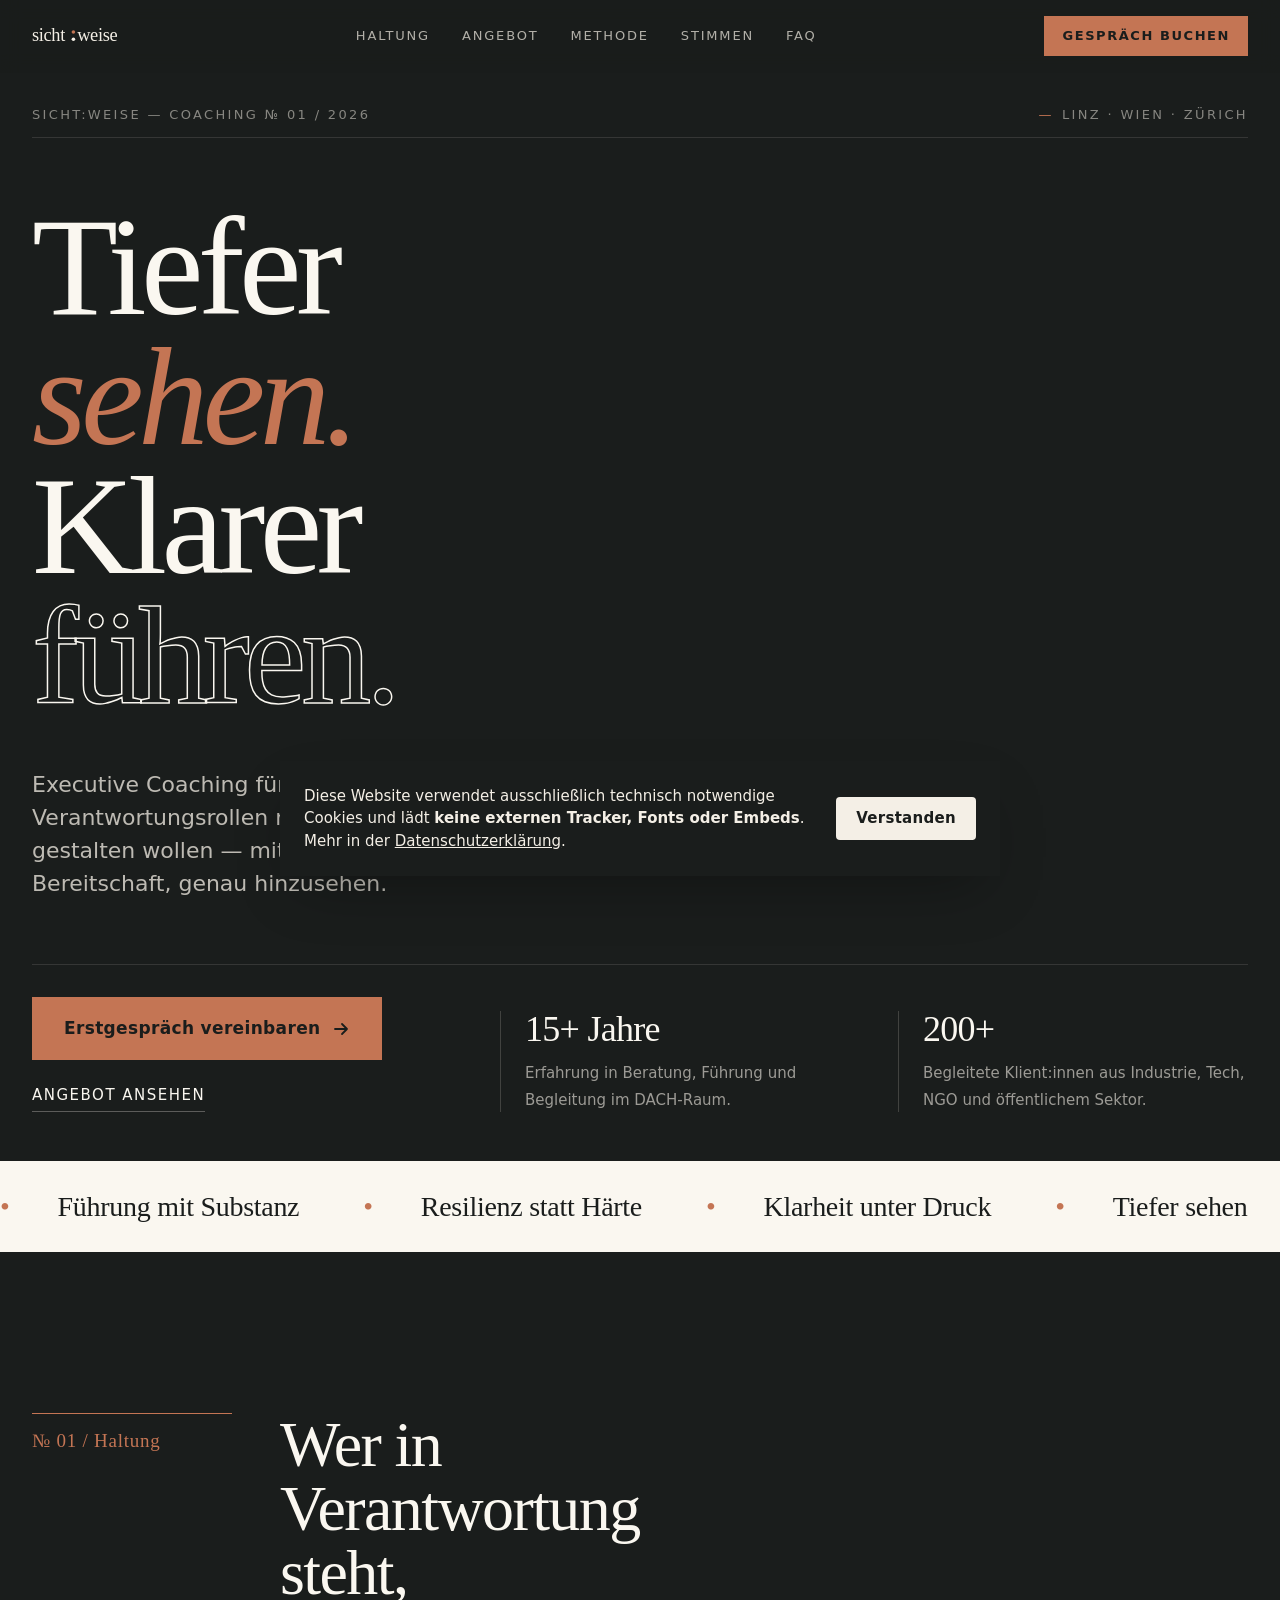
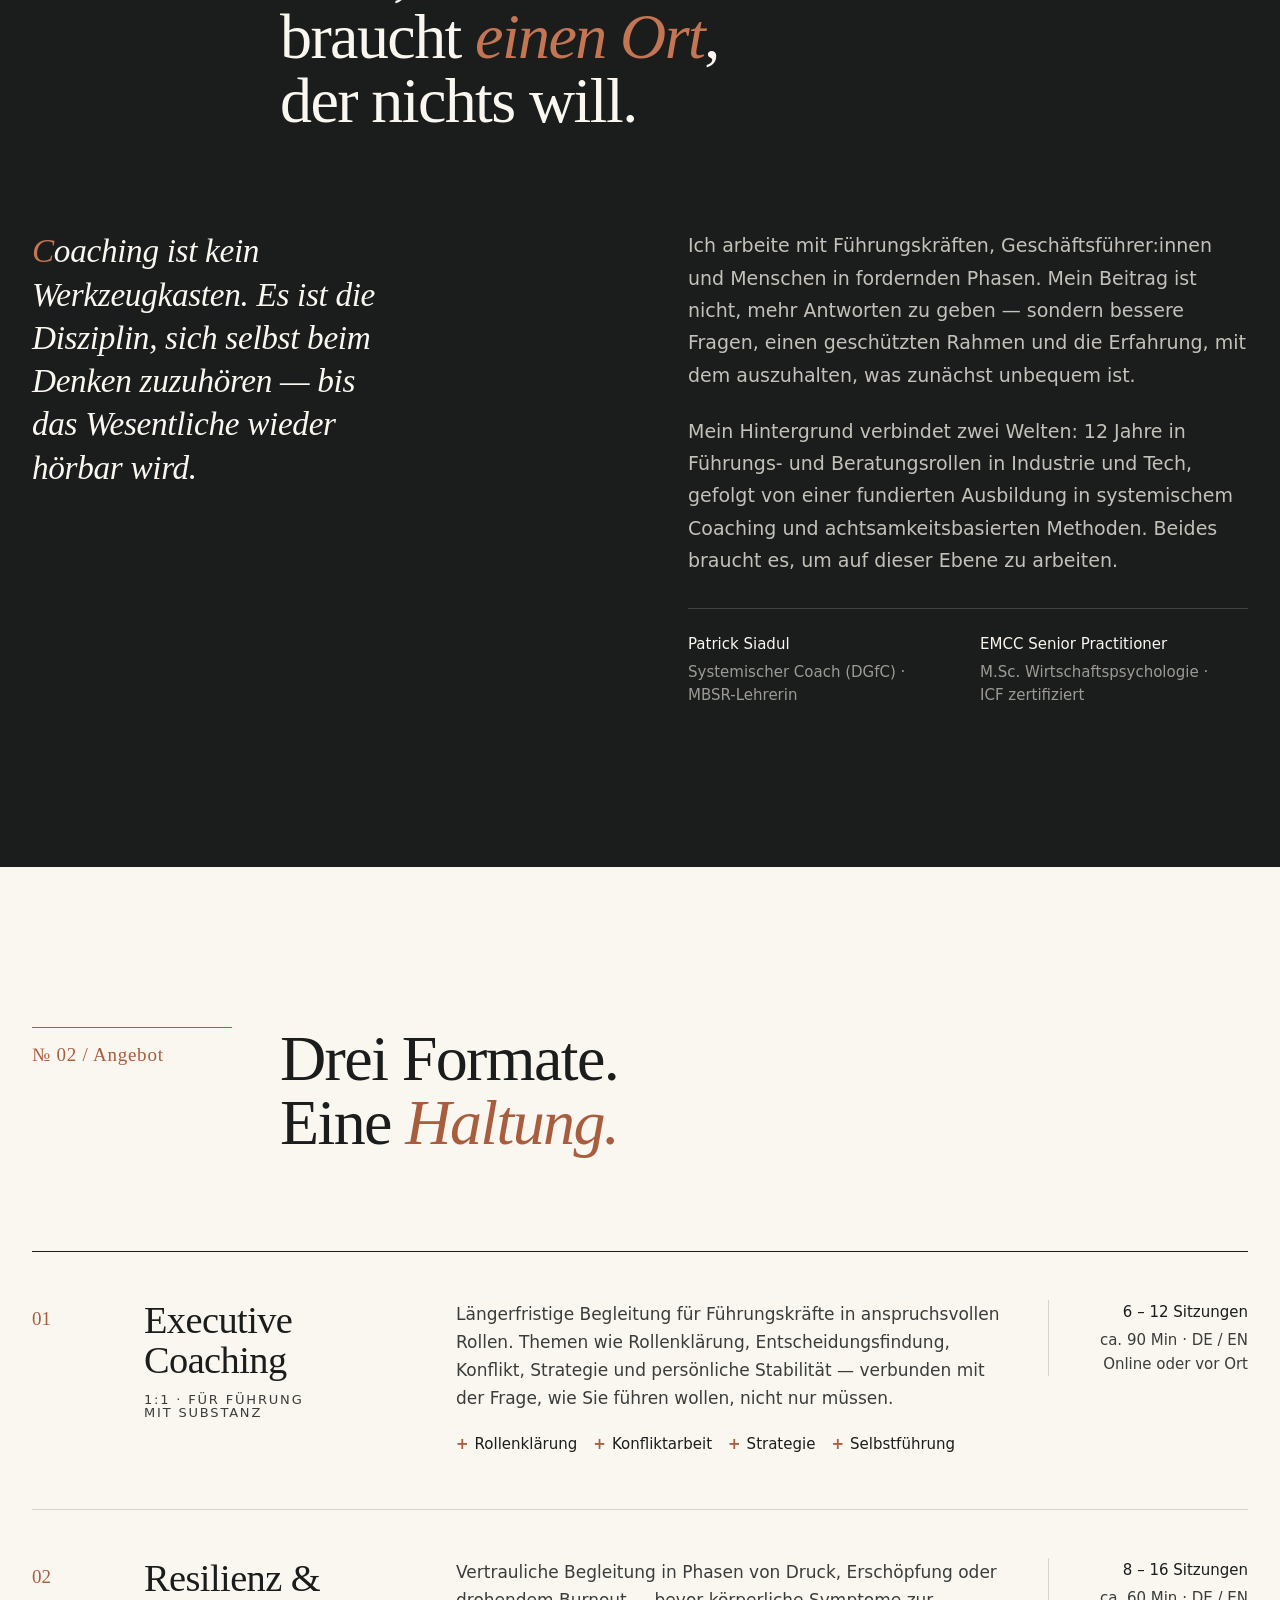
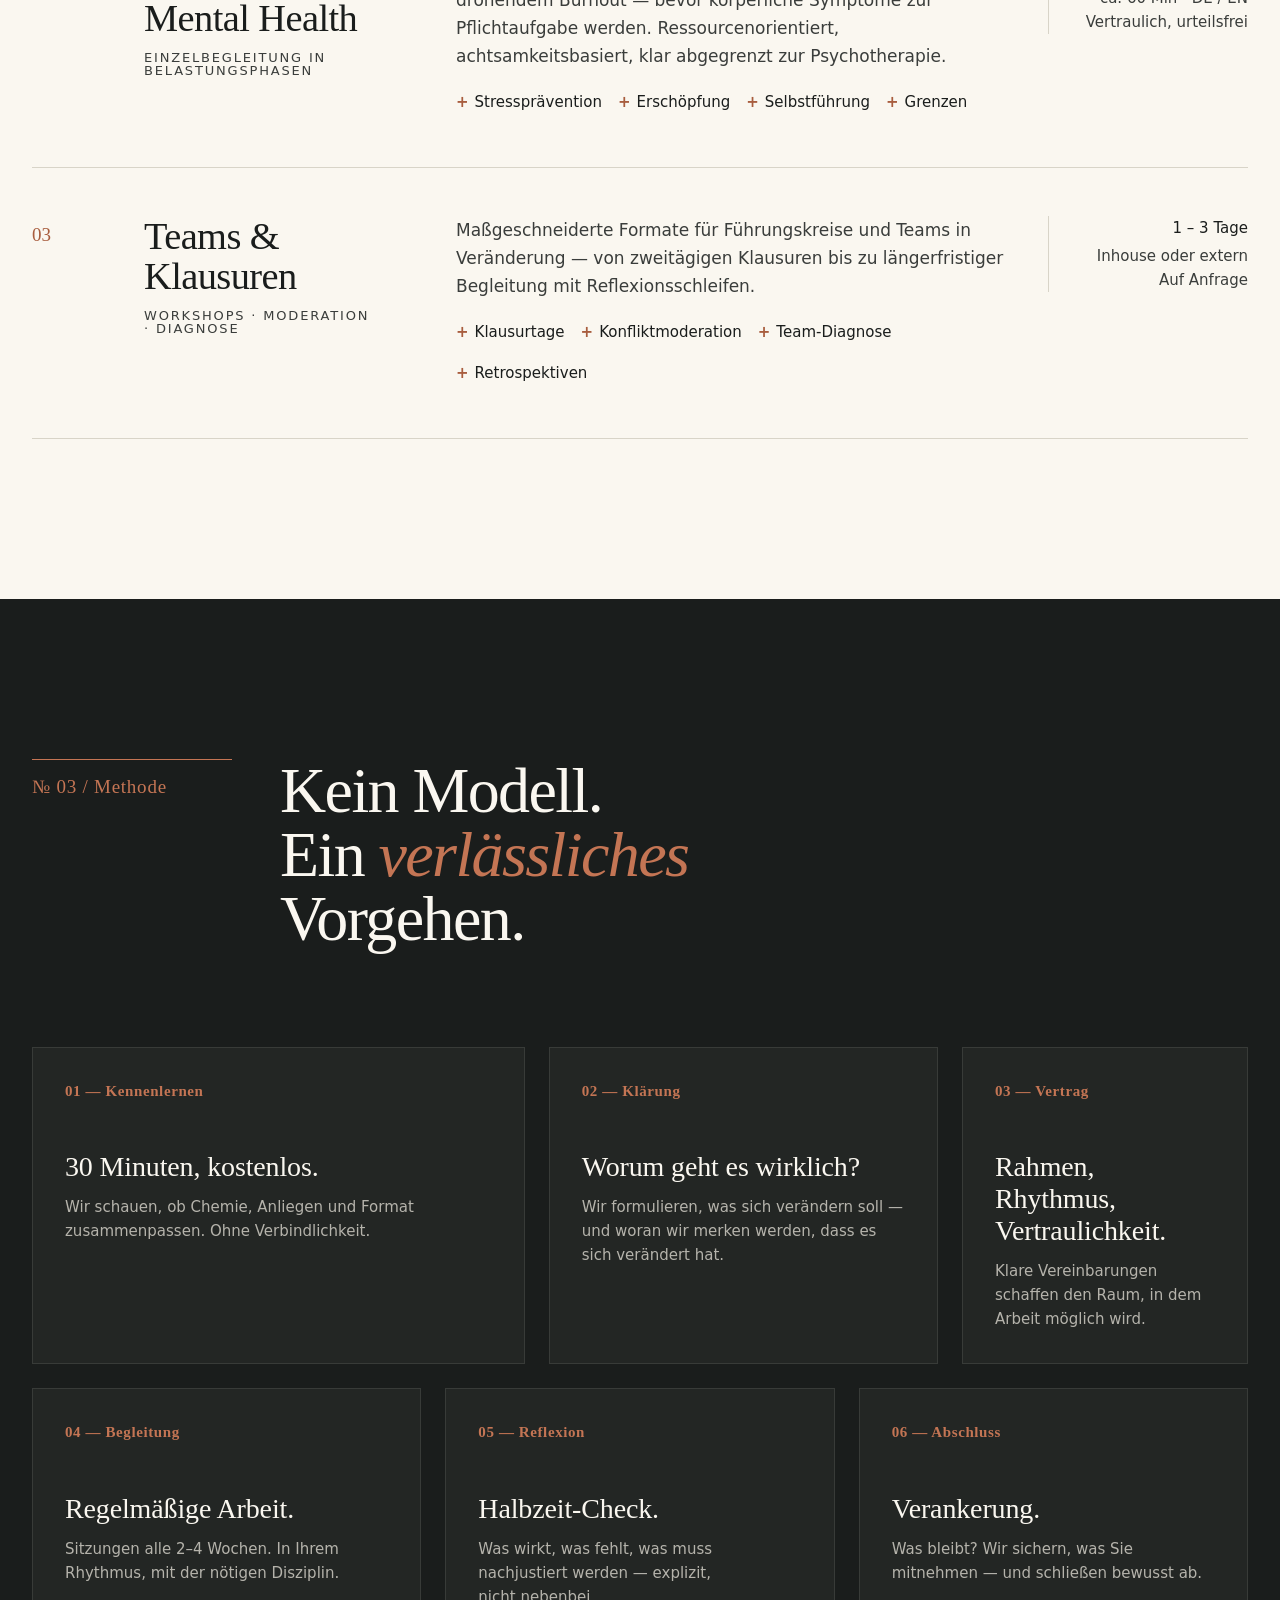
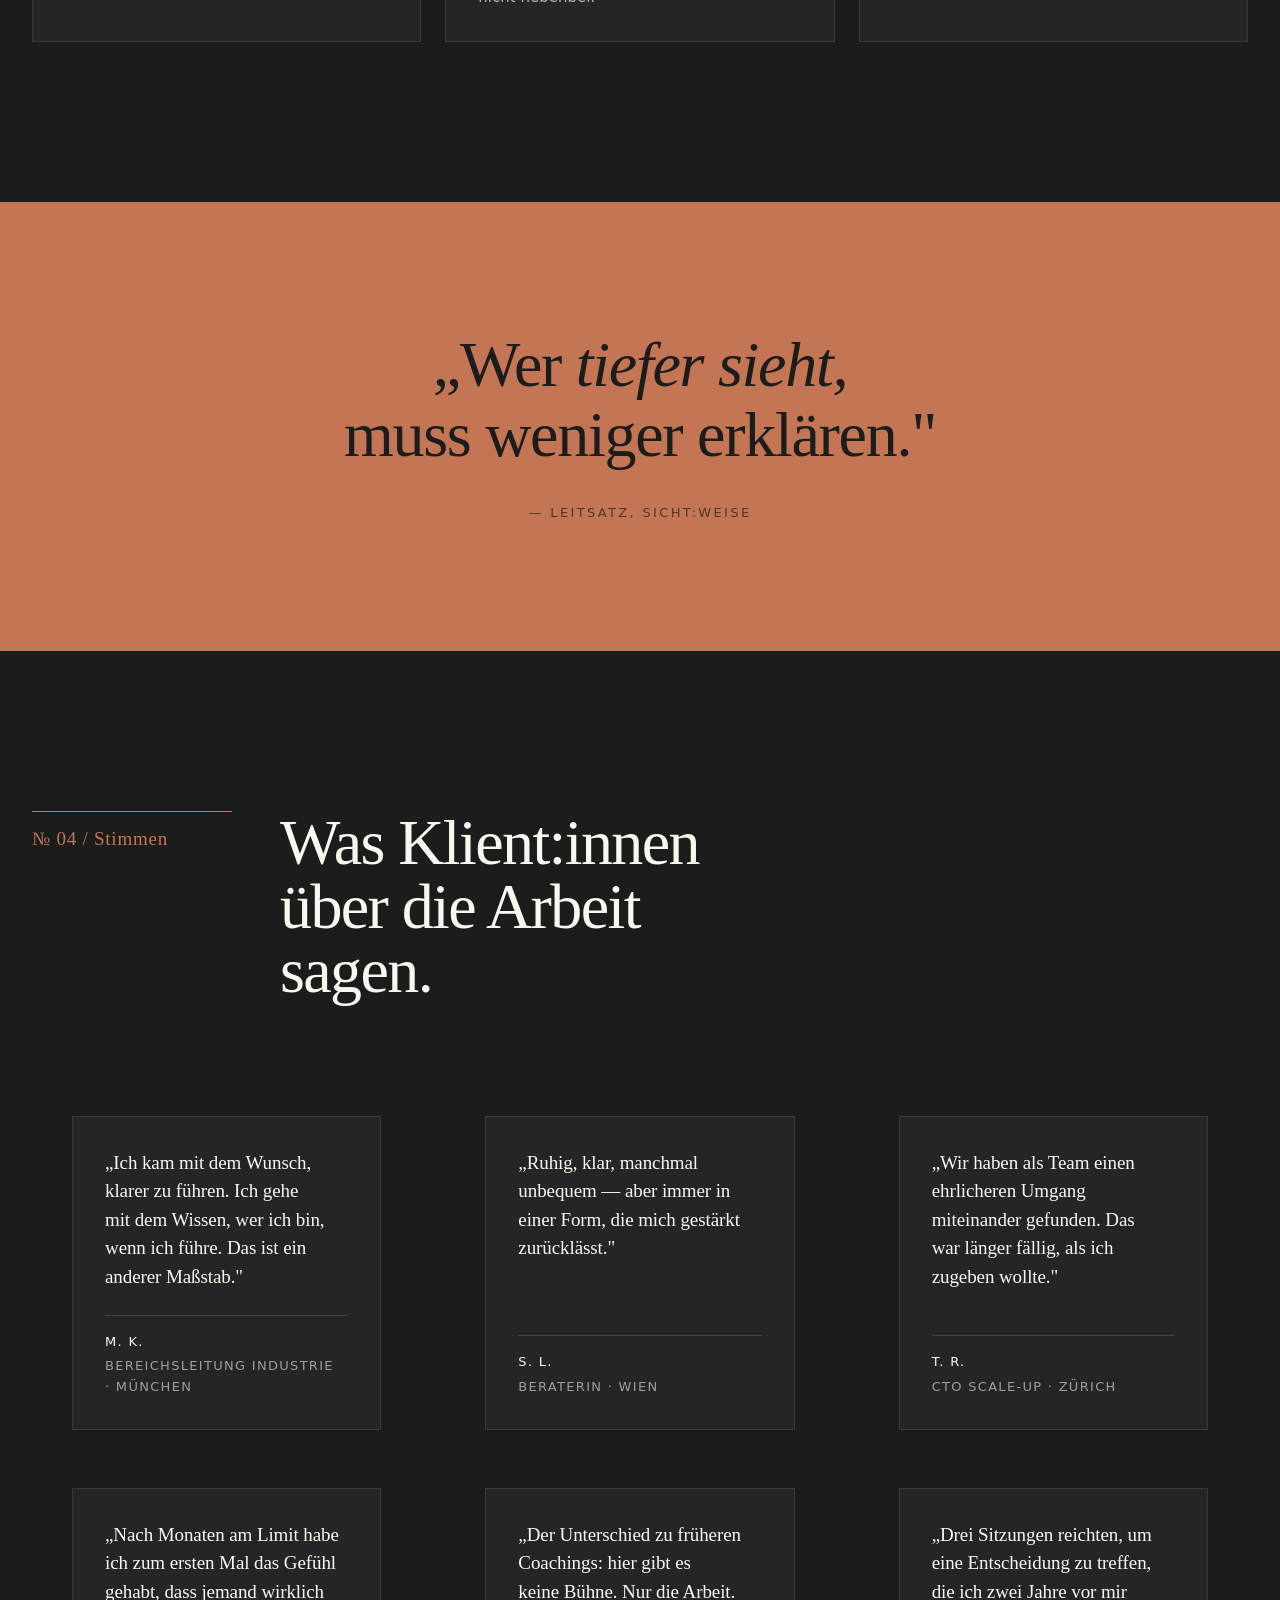
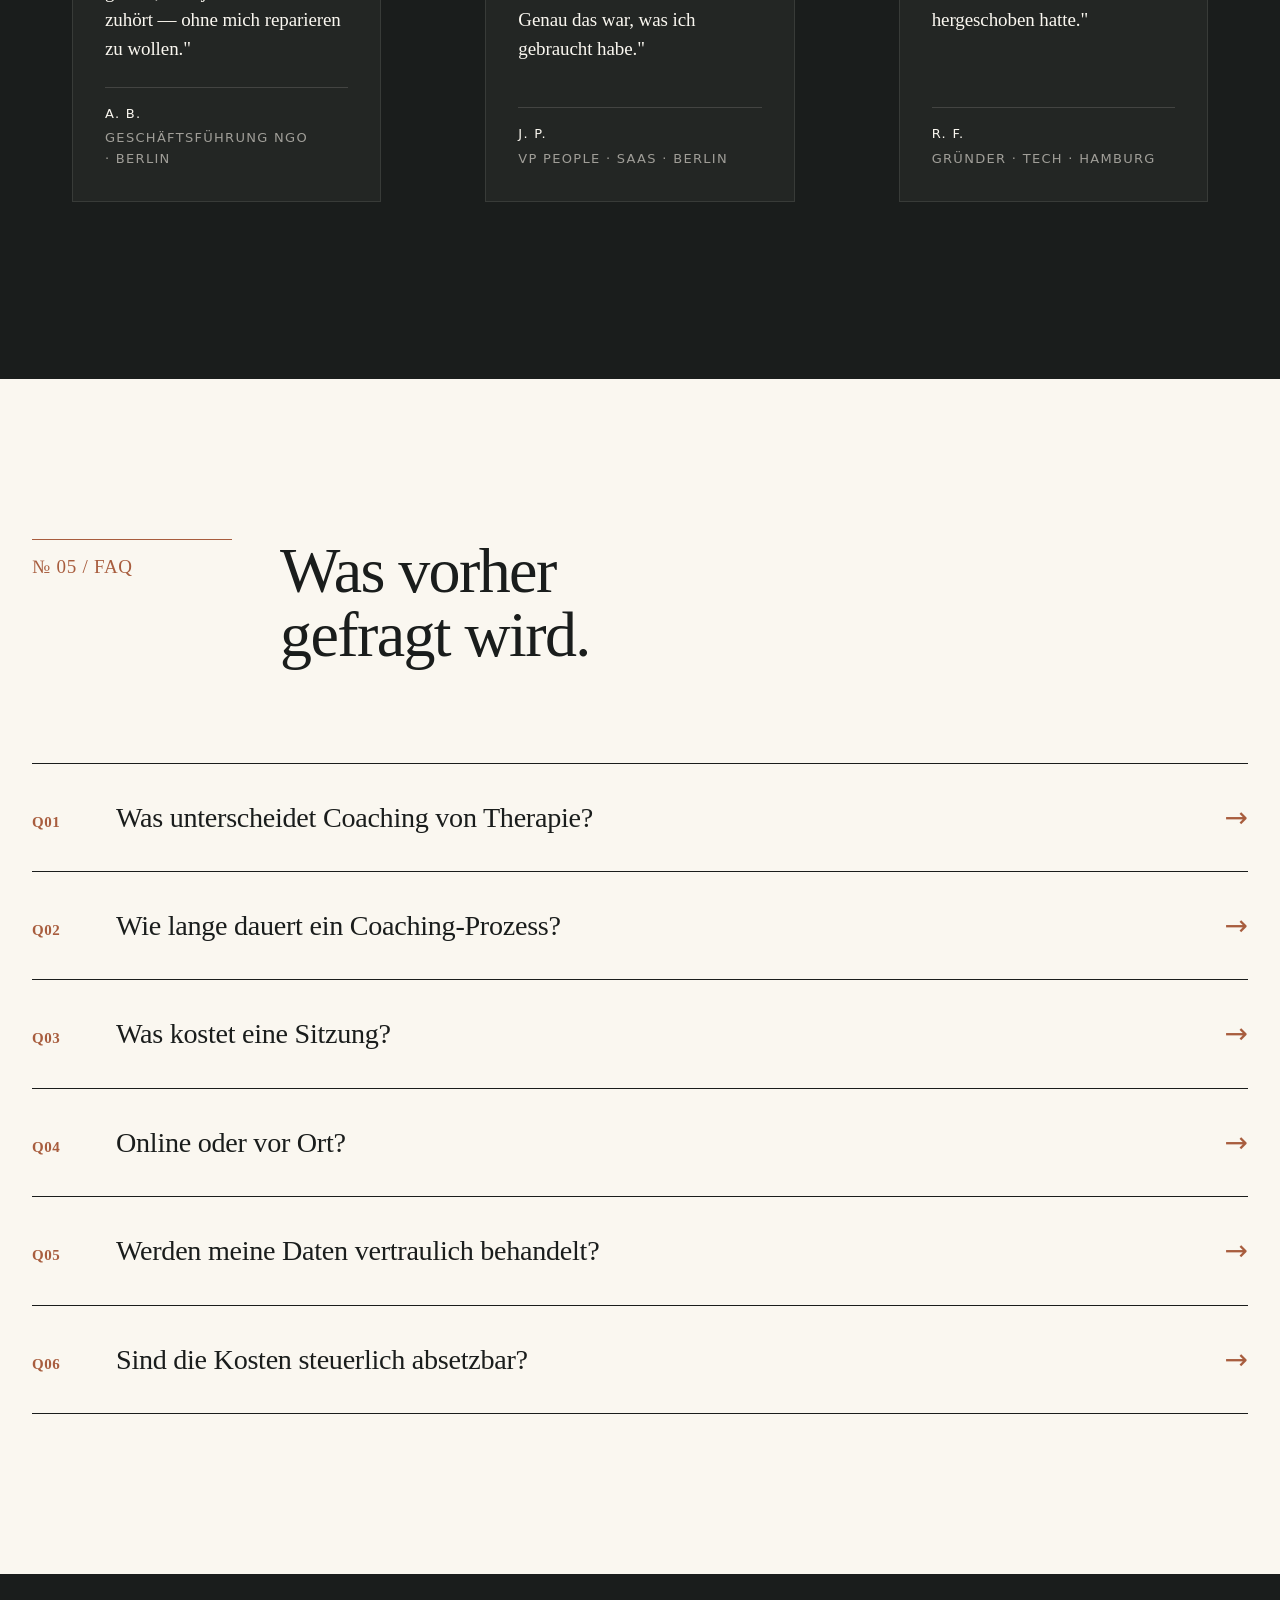
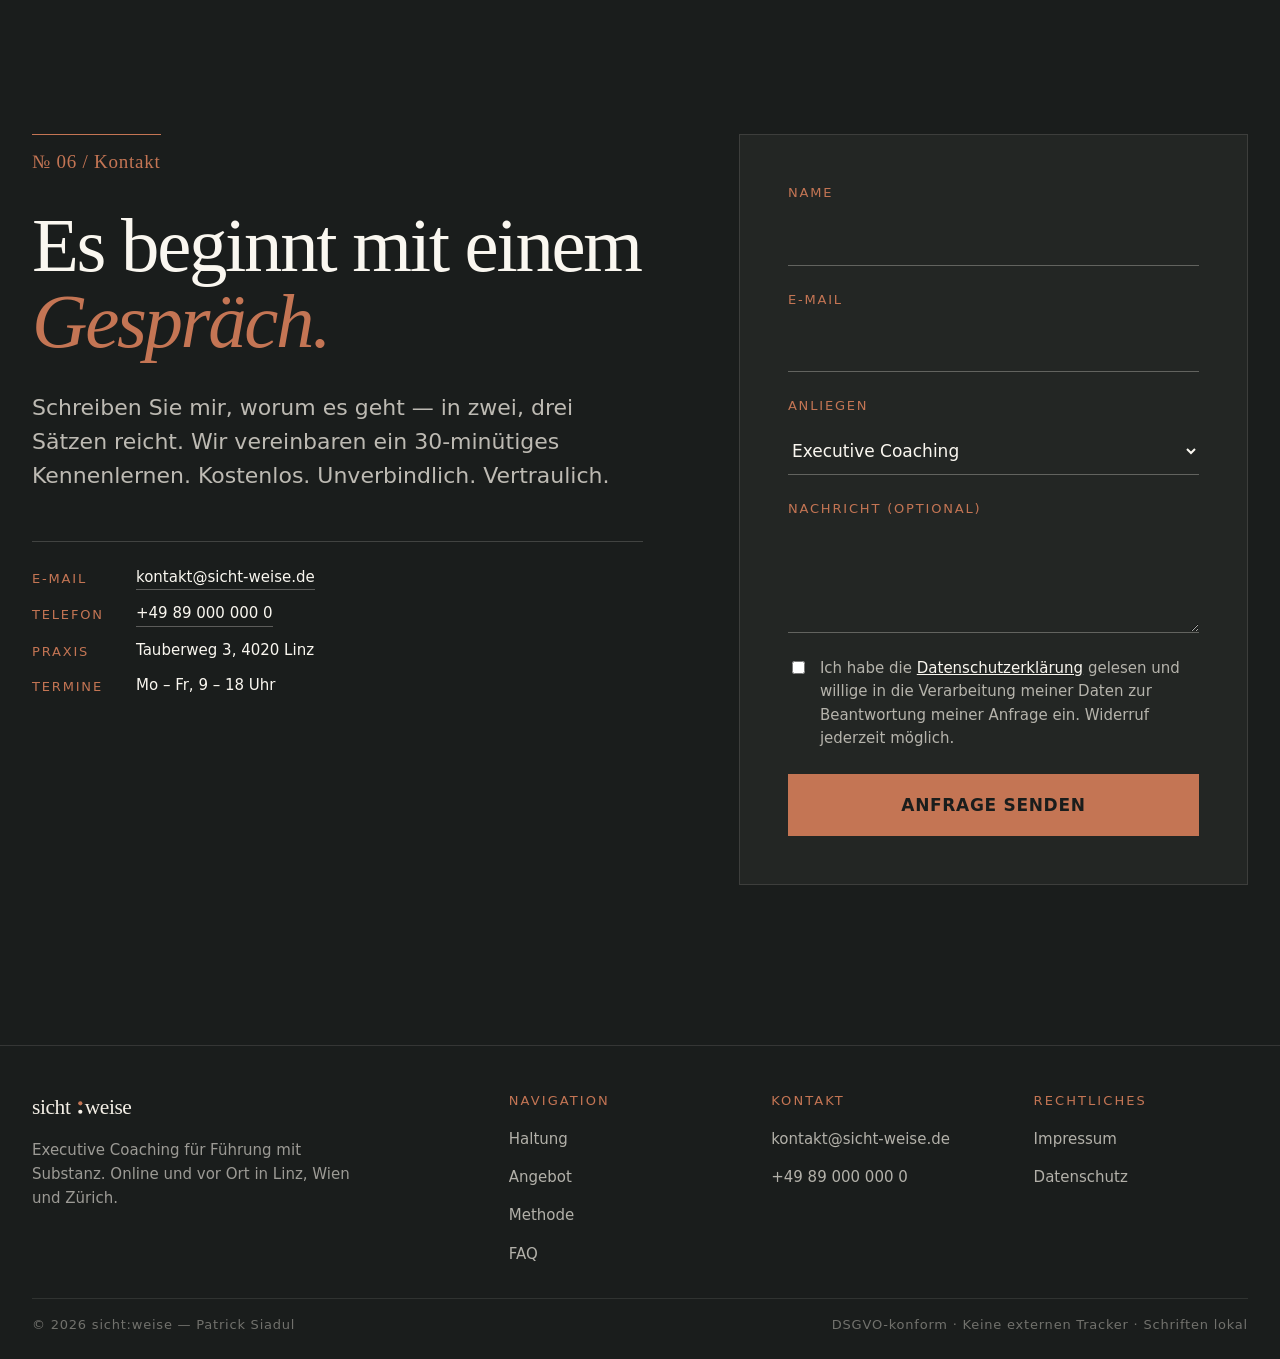
==== commit 3b057f9e: "Fill in real contact details: Patrick Siadul, Tauberweg 3, Linz Replace all [Vorname Nachname] and [" ====
--- a/index.html
+++ b/index.html
@@ -3,10 +3,10 @@
 <head>
 <meta charset="UTF-8" />
 <meta name="viewport" content="width=device-width, initial-scale=1" />
-<title>sicht:weise — Executive Coaching für Führung mit Substanz | [Vorname Nachname]</title>
-<meta name="description" content="sicht:weise — Executive Coaching für Führungskräfte im DACH-Raum. Klarheit, Resilienz und Tiefe für anspruchsvolle Rollen. München · Wien · Zürich · Online." />
+<title>sicht:weise — Executive Coaching für Führung mit Substanz | Patrick Siadul</title>
+<meta name="description" content="sicht:weise — Executive Coaching für Führungskräfte im DACH-Raum. Klarheit, Resilienz und Tiefe für anspruchsvolle Rollen. Linz · Wien · Zürich · Online." />
 <meta name="robots" content="index, follow" />
-<meta name="author" content="[Vorname Nachname]" />
+<meta name="author" content="Patrick Siadul" />
 <link rel="canonical" href="https://www.sicht-weise.de/" />
 
 <!-- OpenGraph -->
@@ -34,15 +34,16 @@
   "priceRange": "€€€",
   "address": {
     "@type": "PostalAddress",
-    "streetAddress": "[Straße Hausnummer]",
-    "addressLocality": "München",
-    "postalCode": "[PLZ]",
-    "addressCountry": "DE"
+    "streetAddress": "Tauberweg 3",
+    "addressLocality": "Linz",
+    "addressRegion": "Oberösterreich",
+    "postalCode": "4020",
+    "addressCountry": "AT"
   },
   "areaServed": ["DE", "AT", "CH"],
   "founder": {
     "@type": "Person",
-    "name": "[Vorname Nachname]",
+    "name": "Patrick Siadul",
     "jobTitle": "Executive Coach"
   },
   "knowsAbout": [
@@ -821,7 +822,7 @@
   <section class="cover" aria-labelledby="cover-title">
     <div class="cover__top">
       <span>sicht:weise — Coaching № 01 / 2026</span>
-      <span>München · Wien · Zürich</span>
+      <span>Linz · Wien · Zürich</span>
     </div>
 
     <div class="cover__main">
@@ -906,7 +907,7 @@
           </p>
           <div class="manifesto__sig">
             <div>
-              <strong>[Vorname Nachname]</strong>
+              <strong>Patrick Siadul</strong>
               Systemischer Coach (DGfC) · MBSR-Lehrerin
             </div>
             <div>
@@ -1173,7 +1174,7 @@
           <summary><b>Q04</b><span>Online oder vor Ort?</span></summary>
           <p class="faq-b__answer">
             Beides ist möglich. Online wird über eine DSGVO-konforme Plattform gearbeitet.
-            Vor-Ort-Sitzungen finden in München statt; auf Anfrage auch in Wien und Zürich.
+            Vor-Ort-Sitzungen finden in Linz statt; auf Anfrage auch in Wien und Zürich.
           </p>
         </details>
         <details class="faq-b__item">
@@ -1220,7 +1221,7 @@
           </div>
           <div>
             <span>Praxis</span>
-            <span style="color:var(--paper)">[Straße], 80xxx München</span>
+            <span style="color:var(--paper)">Tauberweg 3, 4020 Linz</span>
           </div>
           <div>
             <span>Termine</span>
@@ -1271,7 +1272,7 @@
   <div class="footer-b__inner">
     <div class="footer-b__brand">
       <img src="assets/logo-light.svg" alt="sicht:weise" width="120" height="28" />
-      <p>Executive Coaching für Führung mit Substanz. Online und vor Ort in München, Wien und Zürich.</p>
+      <p>Executive Coaching für Führung mit Substanz. Online und vor Ort in Linz, Wien und Zürich.</p>
     </div>
     <div class="footer-b__col">
       <h4>Navigation</h4>
@@ -1298,7 +1299,7 @@
     </div>
   </div>
   <div class="footer-b__bottom">
-    <span>© <span id="year"></span> sicht:weise — [Vorname Nachname]</span>
+    <span>© <span id="year"></span> sicht:weise — Patrick Siadul</span>
     <span>DSGVO-konform · Keine externen Tracker · Schriften lokal</span>
   </div>
 </footer>
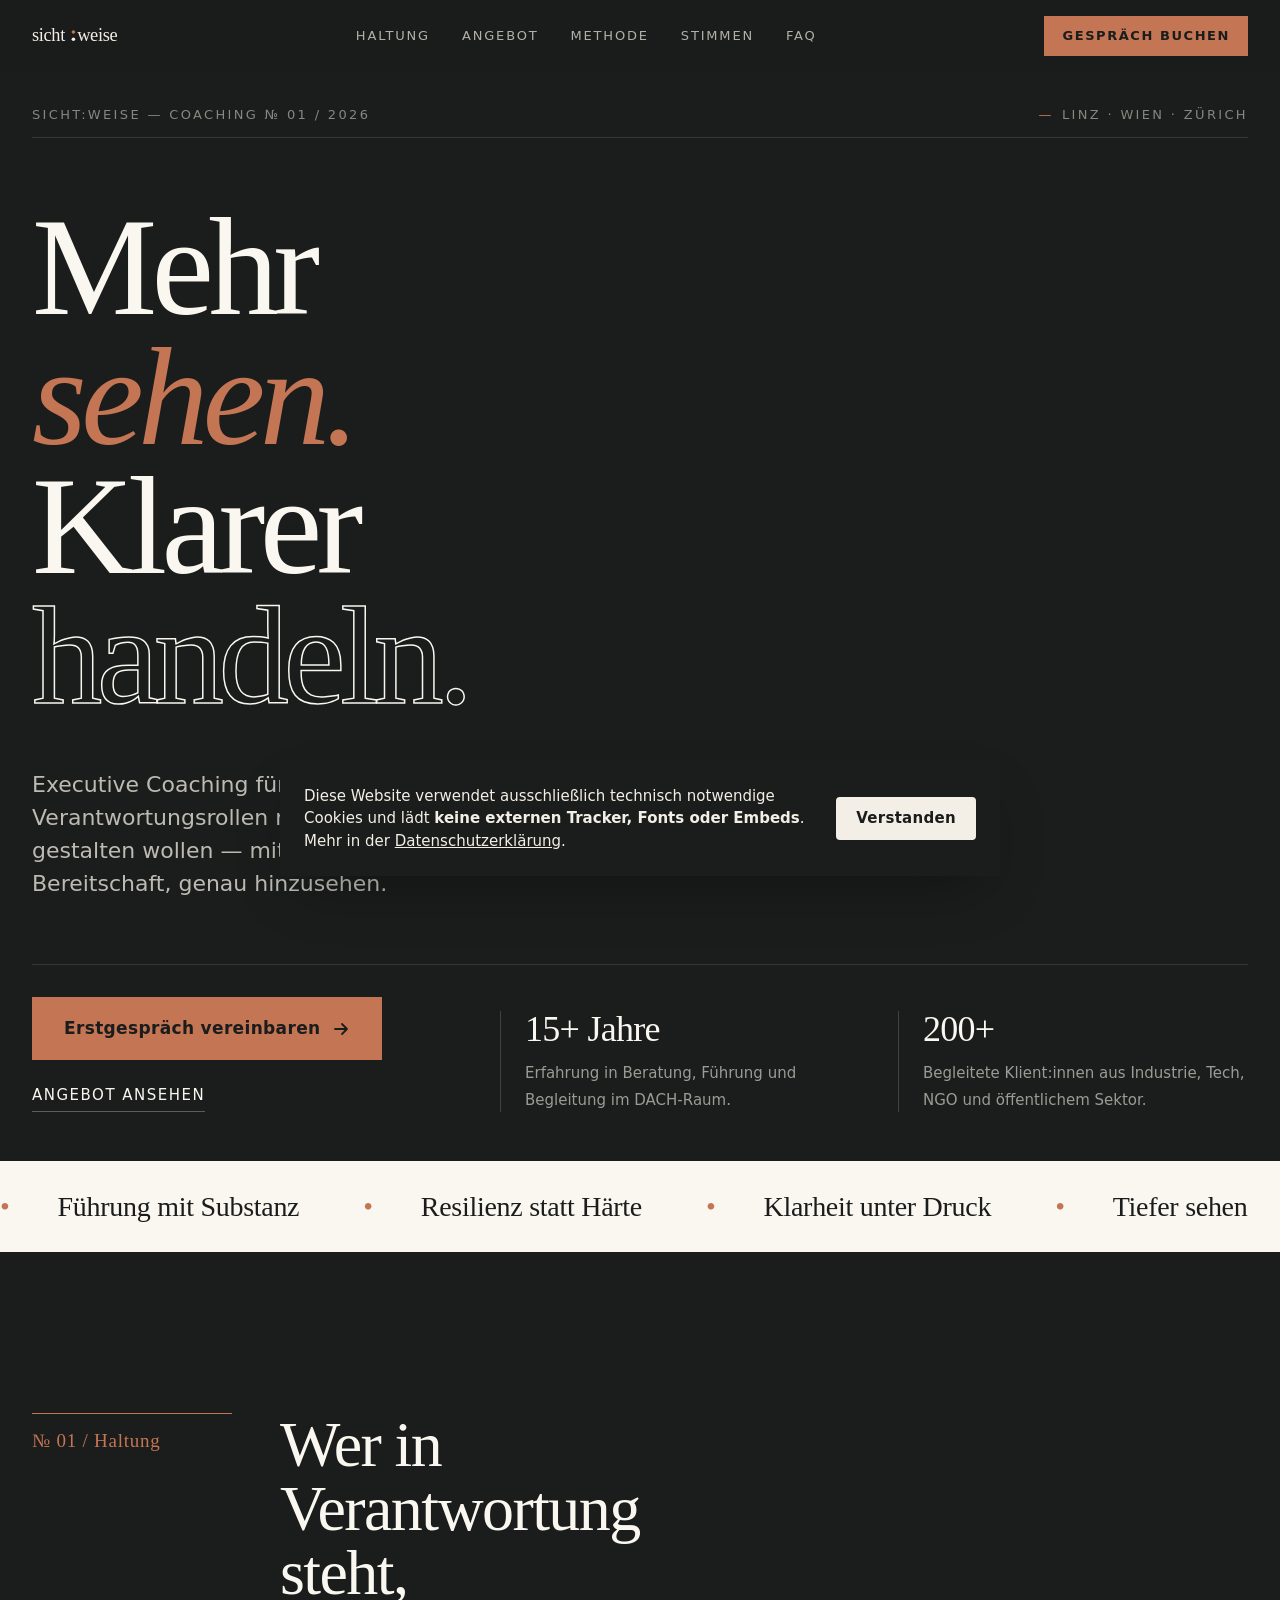
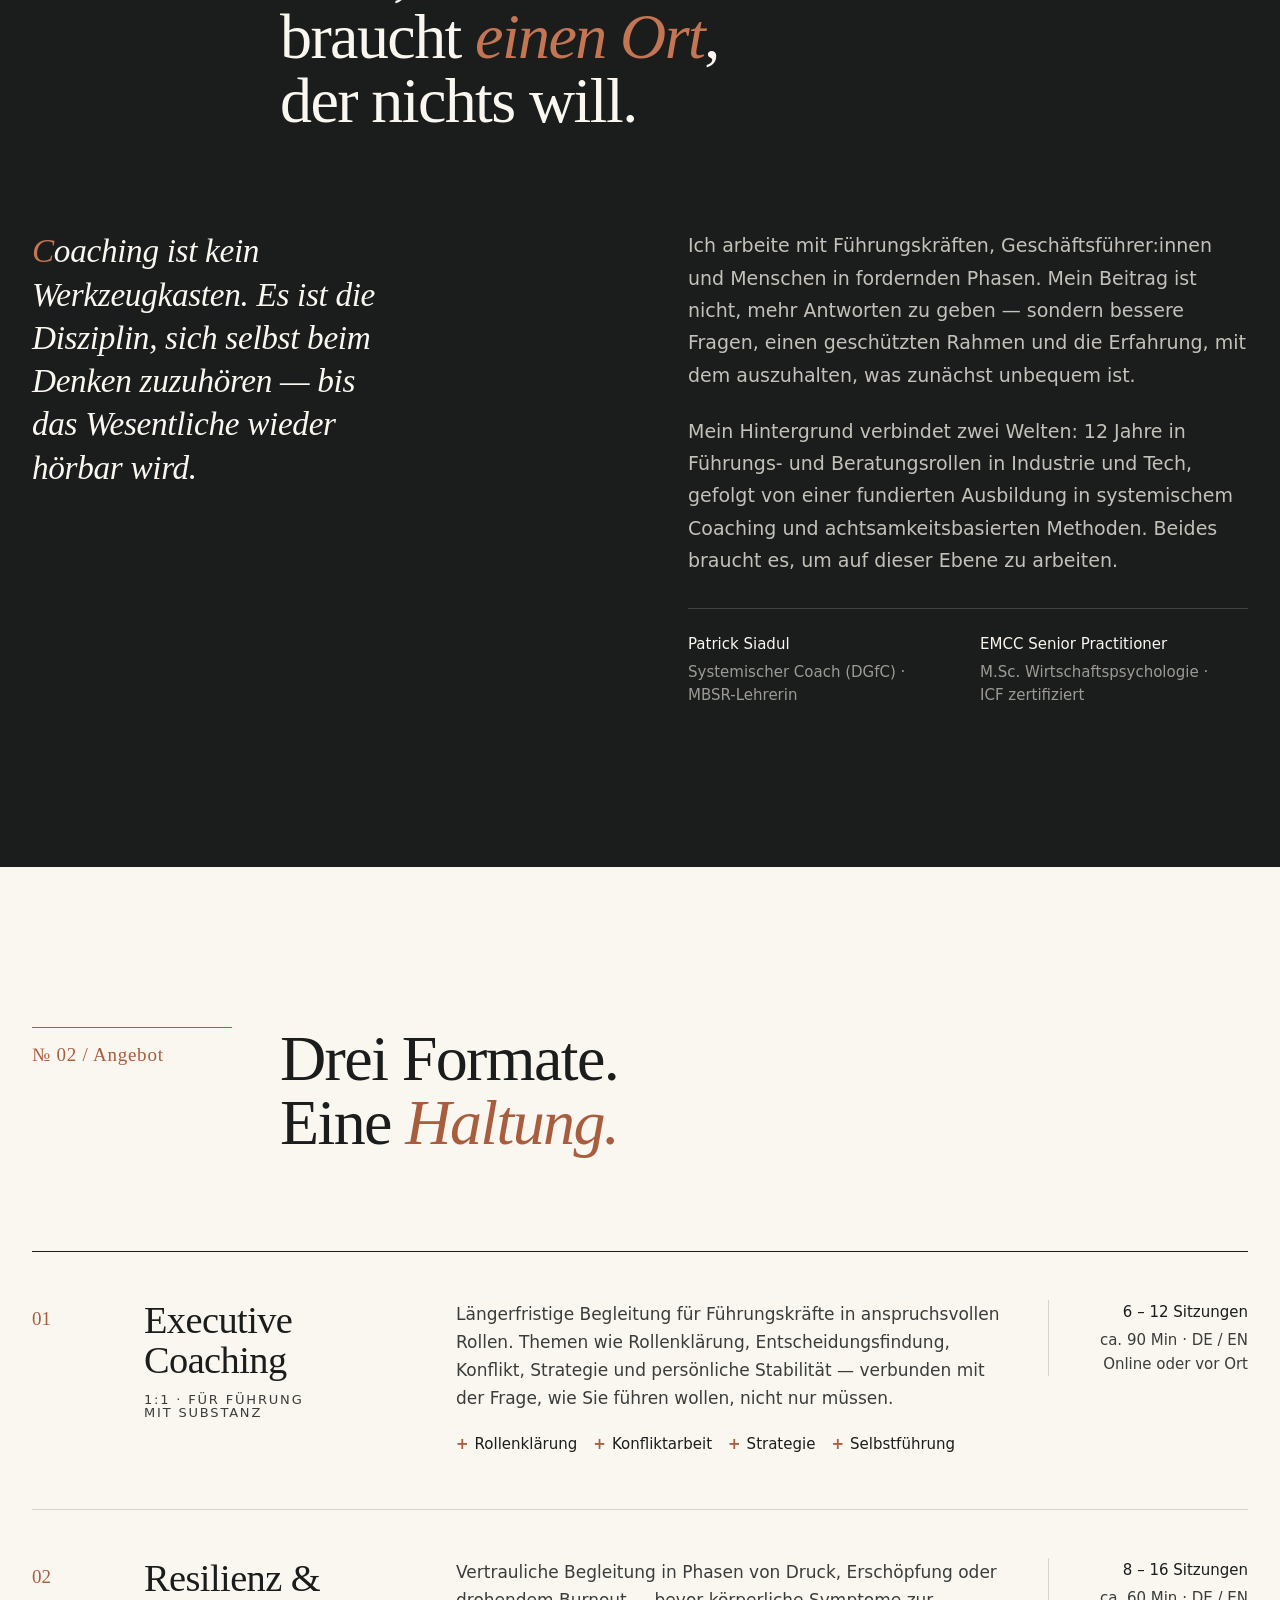
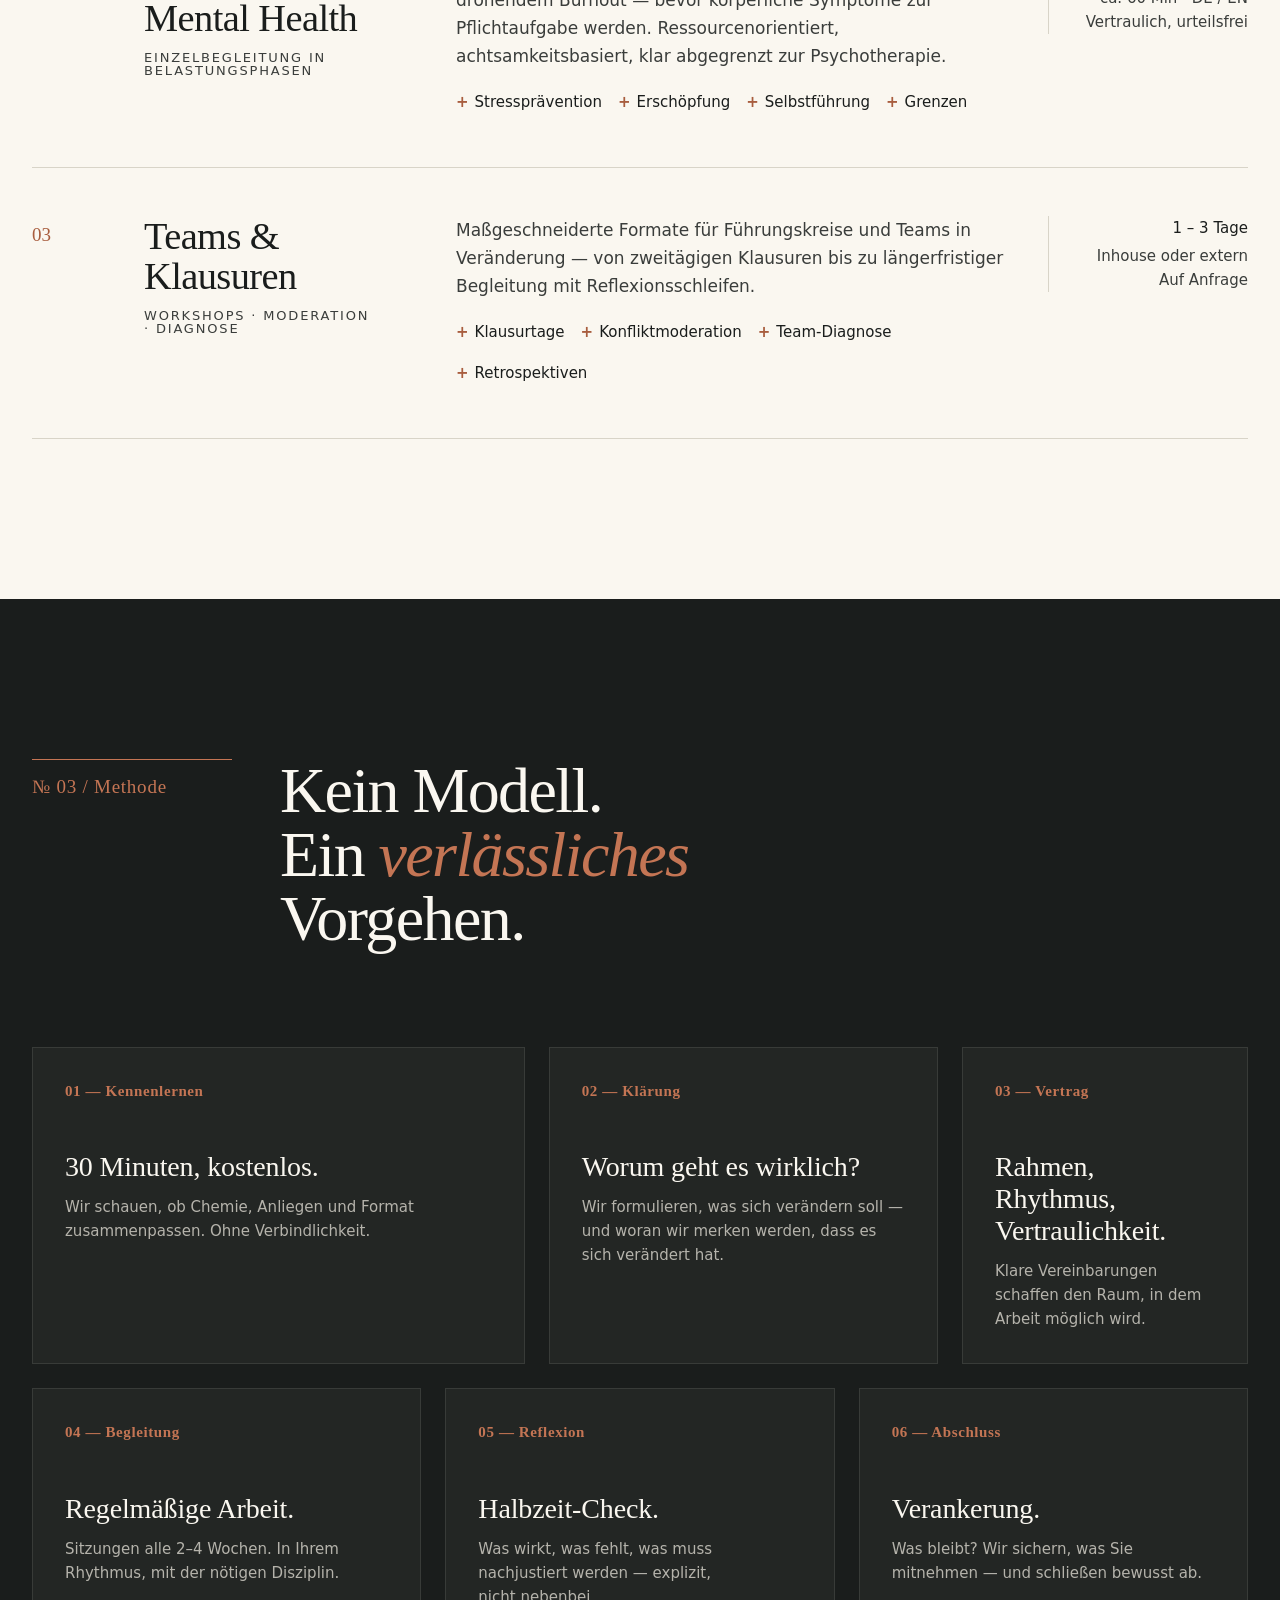
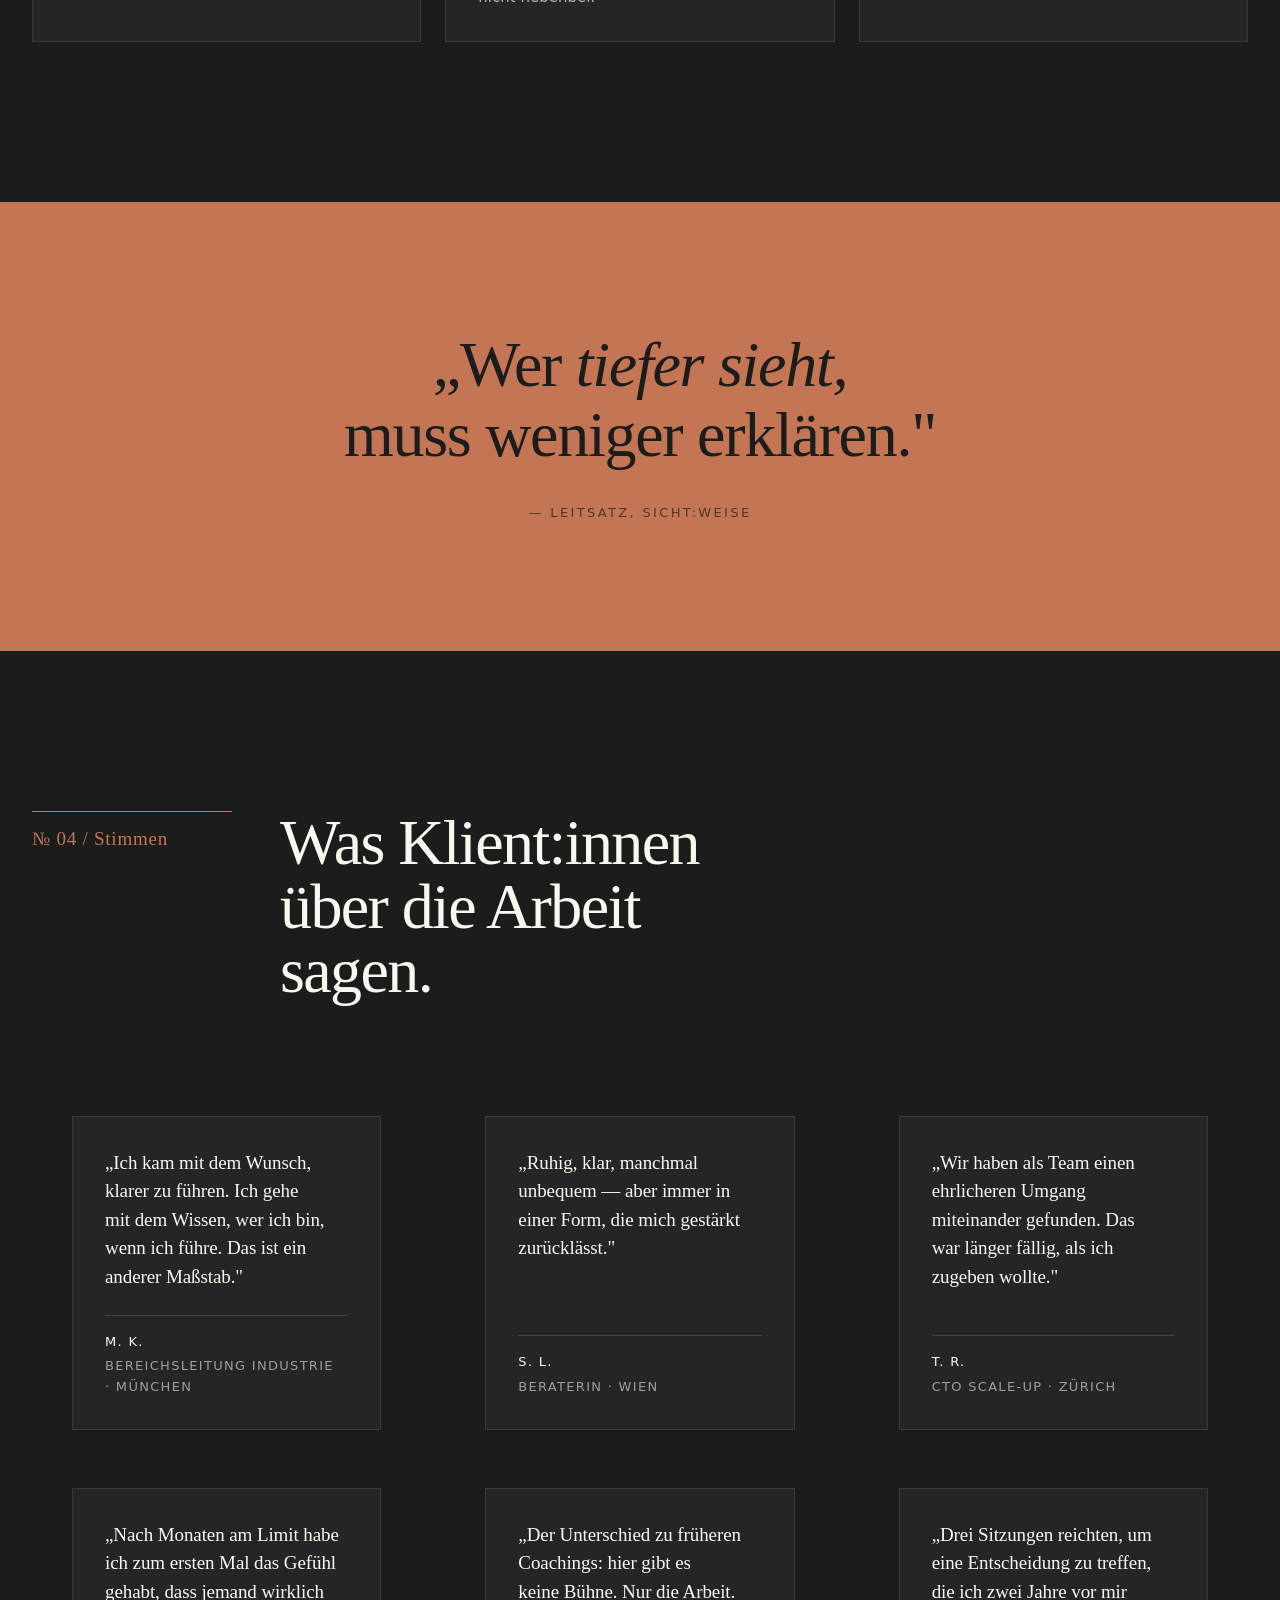
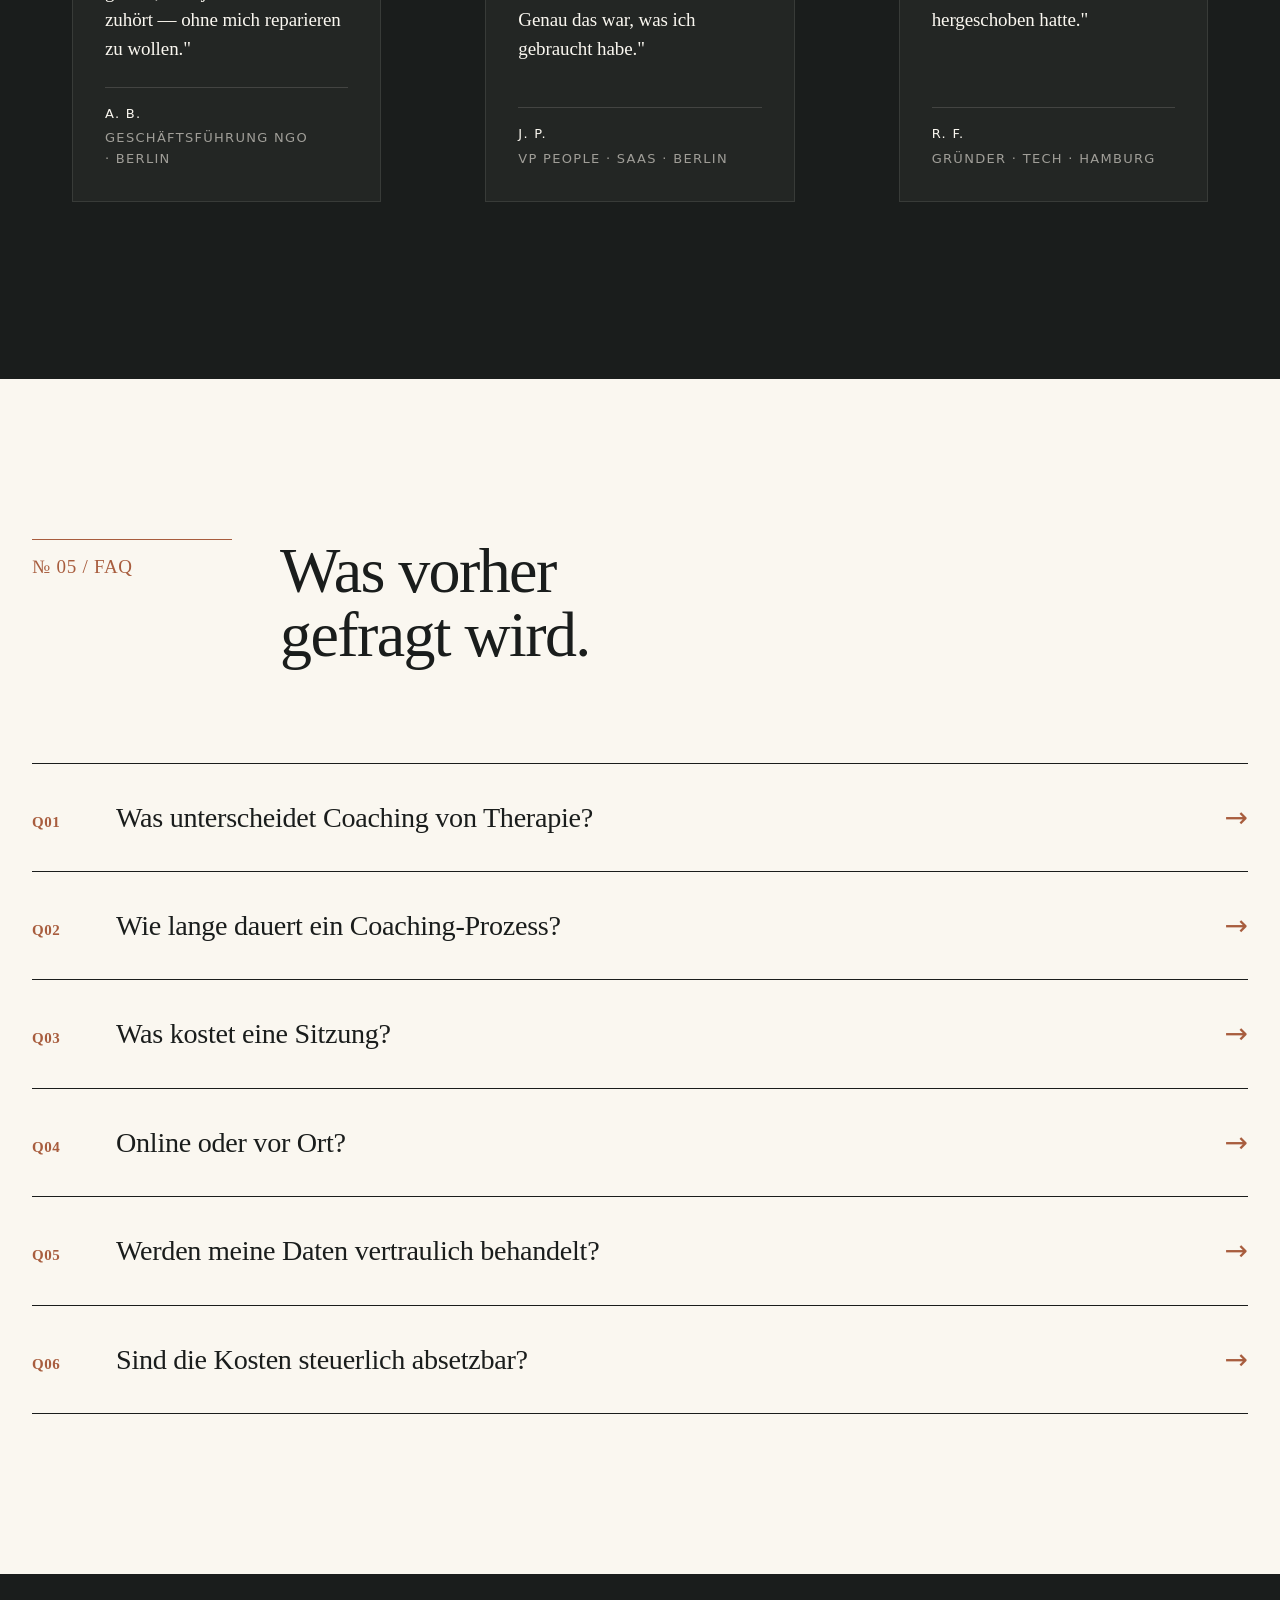
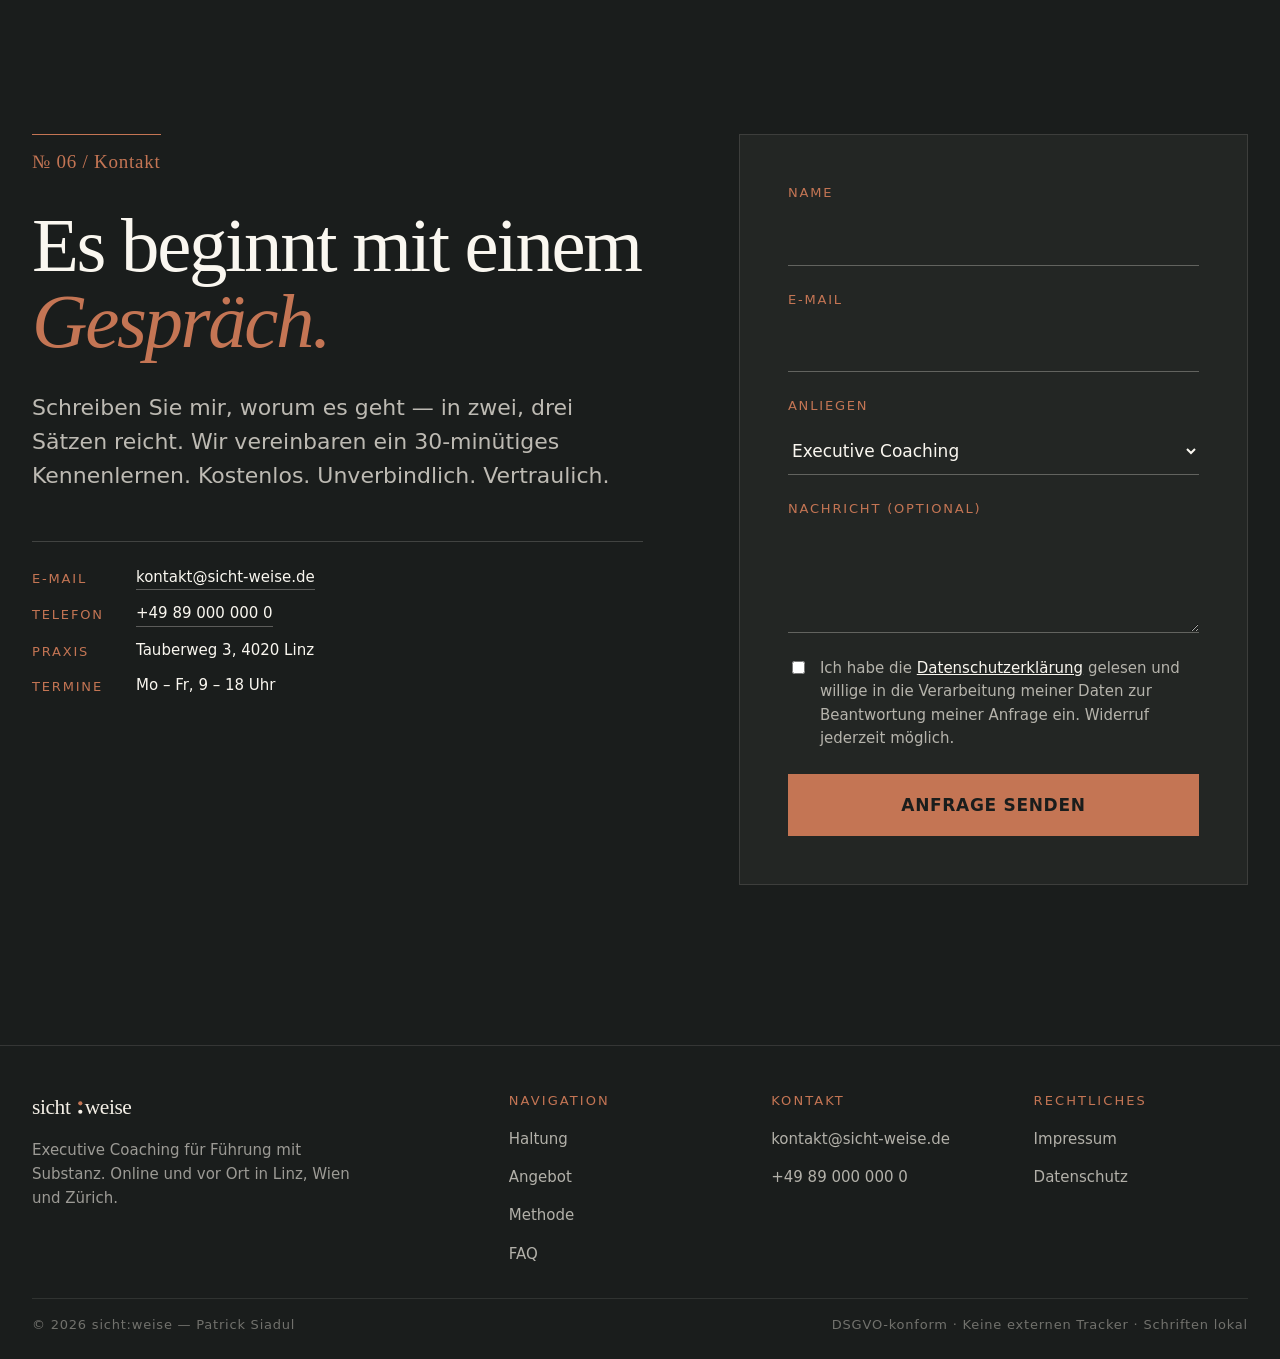
==== commit 2329253a: "Update hero headline to "Mehr sehen. Klarer handeln." Co-Authored-By: Claude Sonnet 4.6 <noreply@ant" ====
--- a/index.html
+++ b/index.html
@@ -7,7 +7,7 @@
 <meta name="description" content="sicht:weise — Executive Coaching für Führungskräfte im DACH-Raum. Klarheit, Resilienz und Tiefe für anspruchsvolle Rollen. Linz · Wien · Zürich · Online." />
 <meta name="robots" content="index, follow" />
 <meta name="author" content="Patrick Siadul" />
-<link rel="canonical" href="https://www.sicht-weise.de/" />
+<link rel="canonical" href="https://sichtweise.life/" />
 
 <!-- OpenGraph -->
 <meta property="og:type" content="website" />
@@ -15,21 +15,21 @@
 <meta property="og:site_name" content="sicht:weise" />
 <meta property="og:title" content="sicht:weise — Executive Coaching für Führung mit Substanz" />
 <meta property="og:description" content="Klarheit, Resilienz und Tiefe für anspruchsvolle Rollen." />
-<meta property="og:url" content="https://www.sicht-weise.de/" />
-<meta property="og:image" content="https://www.sicht-weise.de/assets/og-image.jpg" />
+<meta property="og:url" content="https://sichtweise.life/" />
+<meta property="og:image" content="https://sichtweise.life/assets/og-image.jpg" />
 <meta name="twitter:card" content="summary_large_image" />
 
 <link rel="icon" type="image/svg+xml" href="assets/logo-mark.svg" />
-<link rel="alternate" hreflang="de" href="https://www.sicht-weise.de/" />
+<link rel="alternate" hreflang="de" href="https://sichtweise.life/" />
 
 <script type="application/ld+json">
 {
   "@context": "https://schema.org",
   "@type": ["LocalBusiness", "ProfessionalService"],
   "name": "sicht:weise — Executive Coaching",
-  "image": "https://www.sicht-weise.de/assets/og-image.jpg",
-  "@id": "https://www.sicht-weise.de/",
-  "url": "https://www.sicht-weise.de/",
+  "image": "https://sichtweise.life/assets/og-image.jpg",
+  "@id": "https://sichtweise.life/",
+  "url": "https://sichtweise.life/",
   "telephone": "+49 89 0000000",
   "priceRange": "€€€",
   "address": {
@@ -827,10 +827,10 @@
 
     <div class="cover__main">
       <h1 class="cover__h1" id="cover-title">
-        Tiefer<br />
+        Mehr<br />
         <span class="l-italic">sehen.</span><br />
         Klarer<br />
-        <span class="l-outline">führen.</span>
+        <span class="l-outline">handeln.</span>
       </h1>
       <p class="cover__lede">
         Executive Coaching für Menschen, die in Verantwortungsrollen
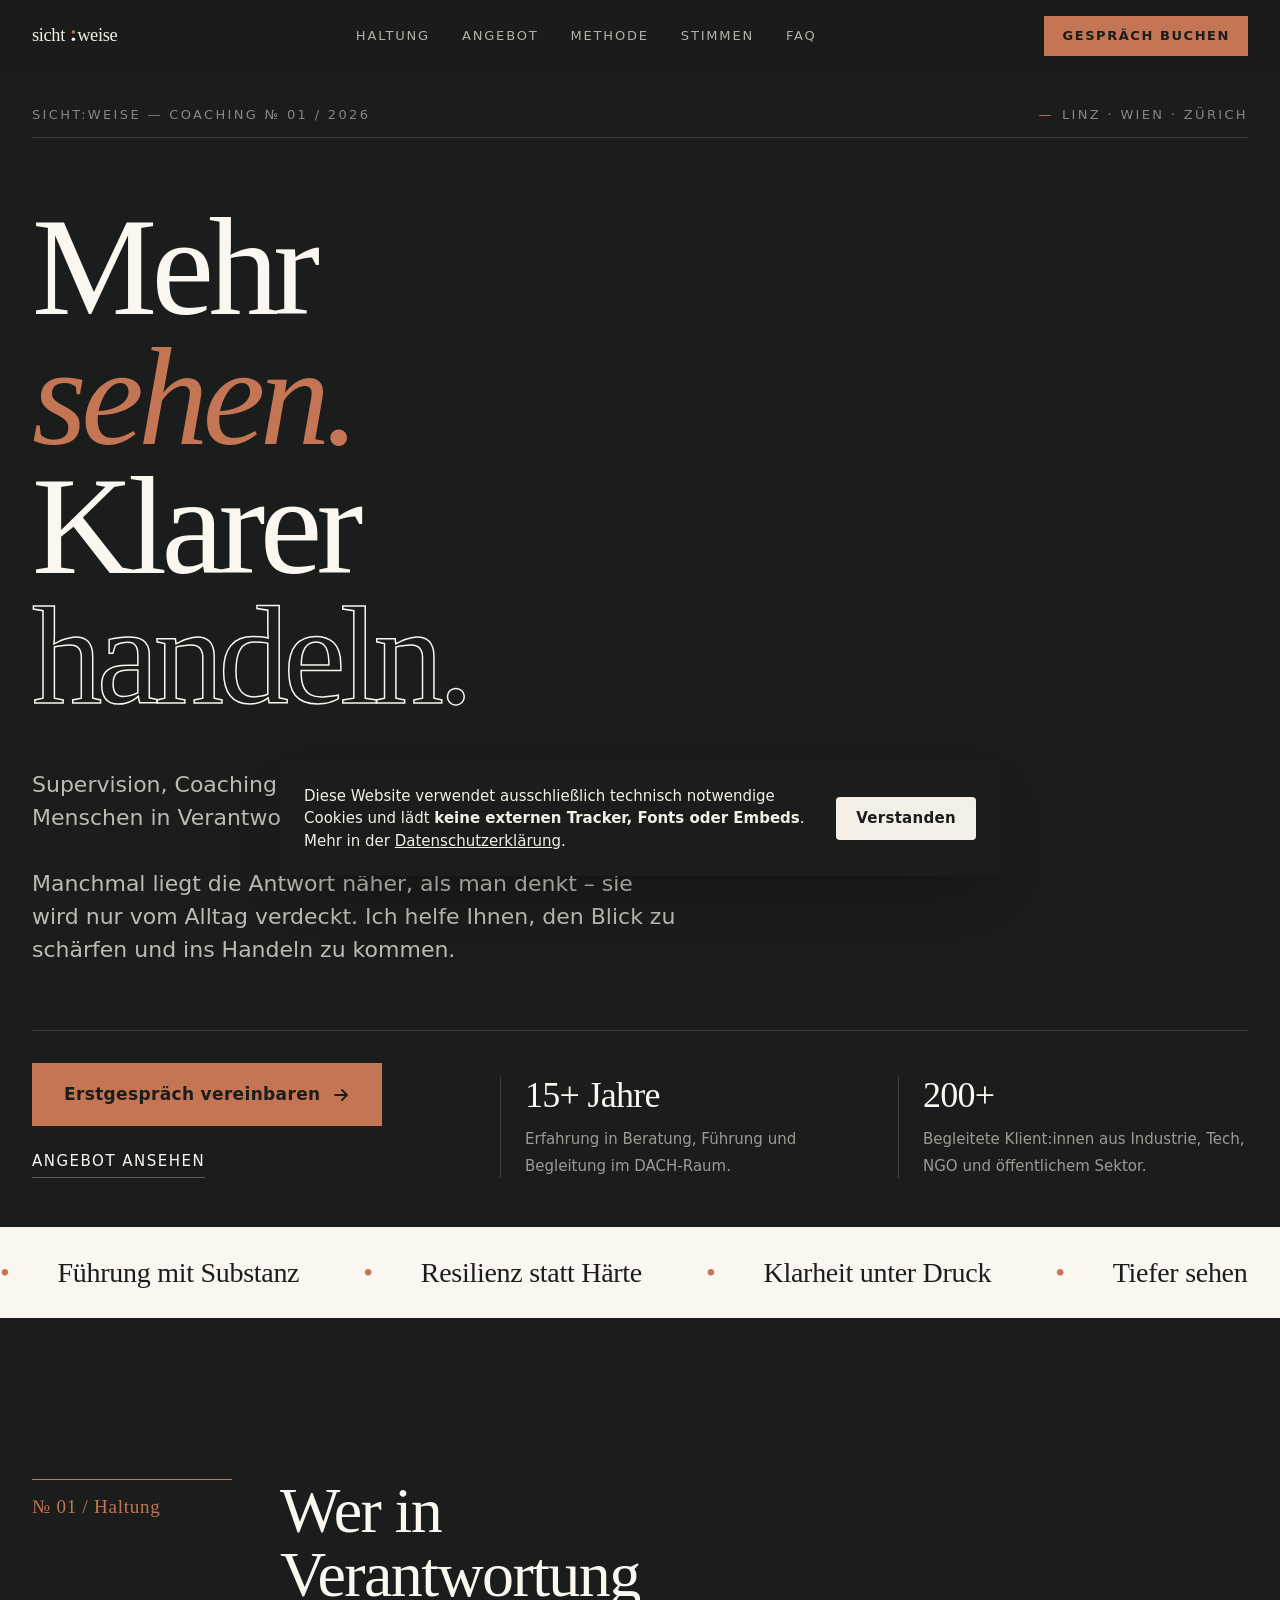
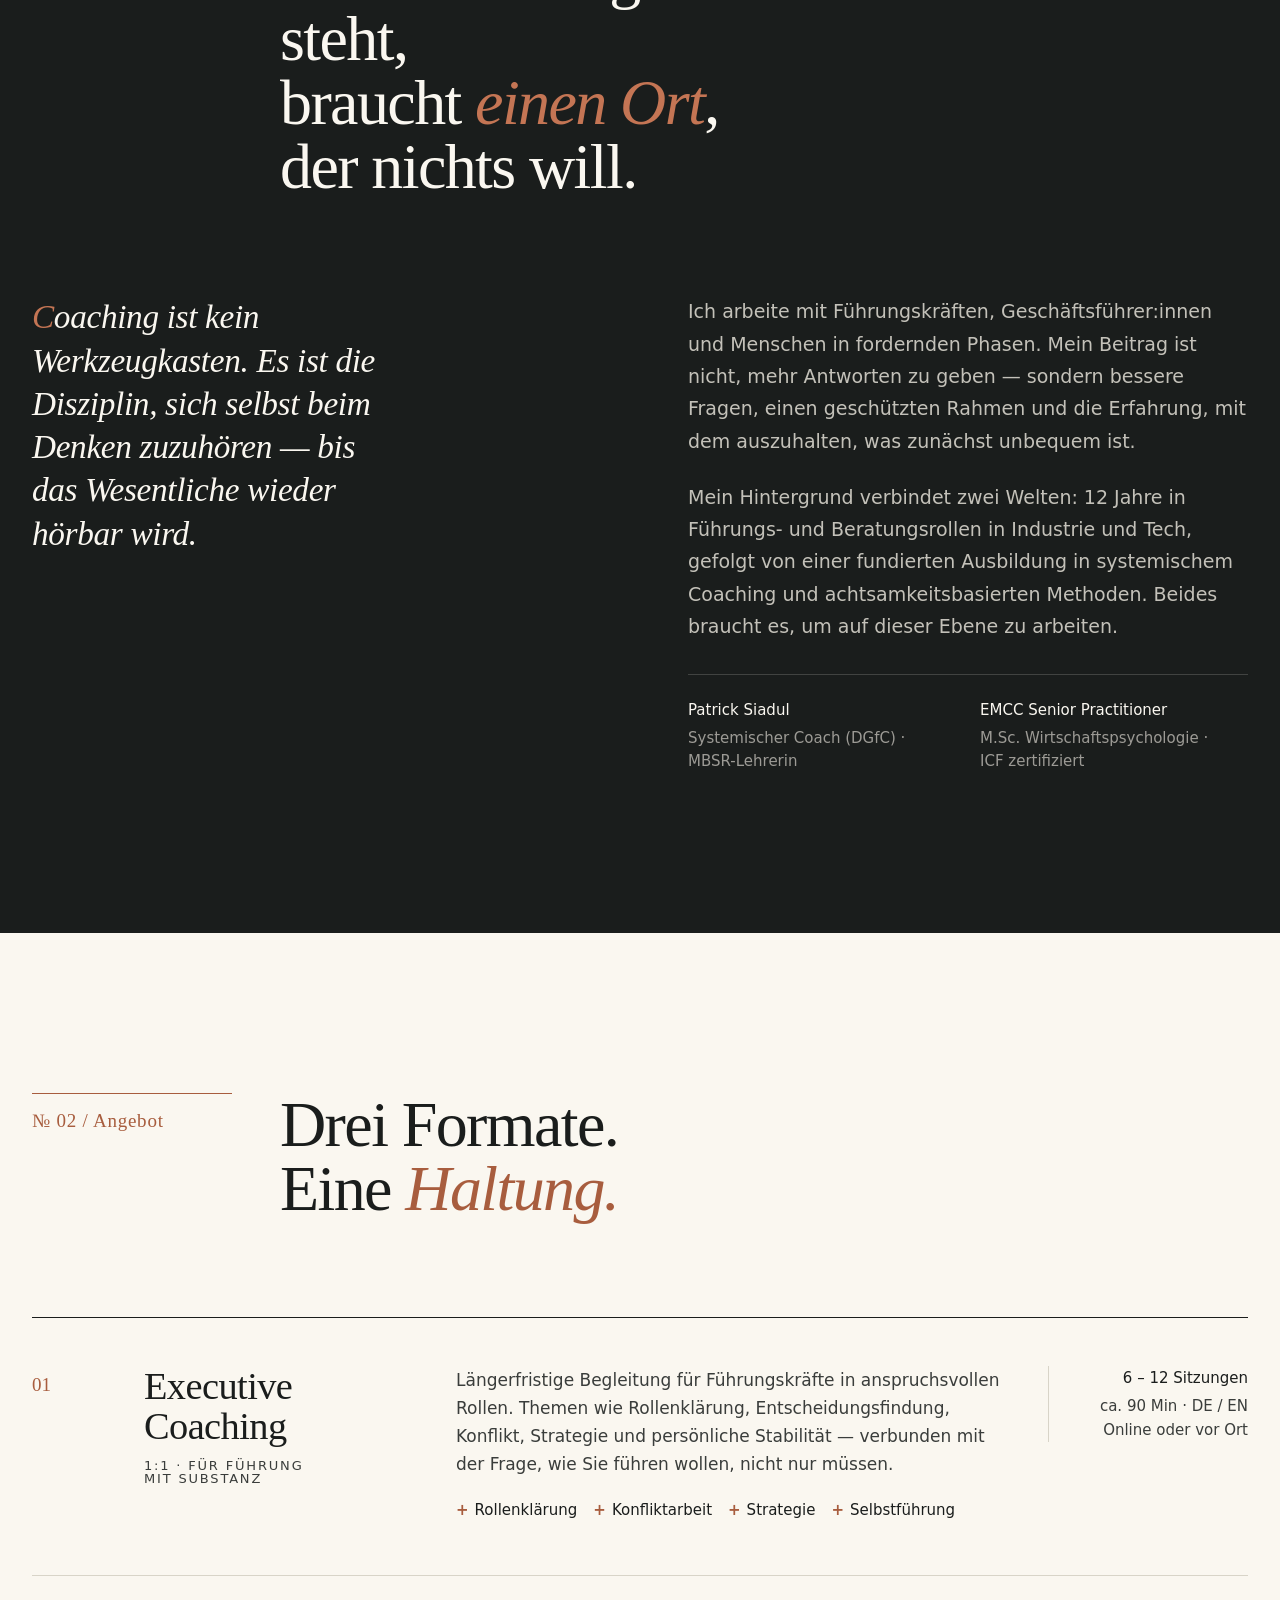
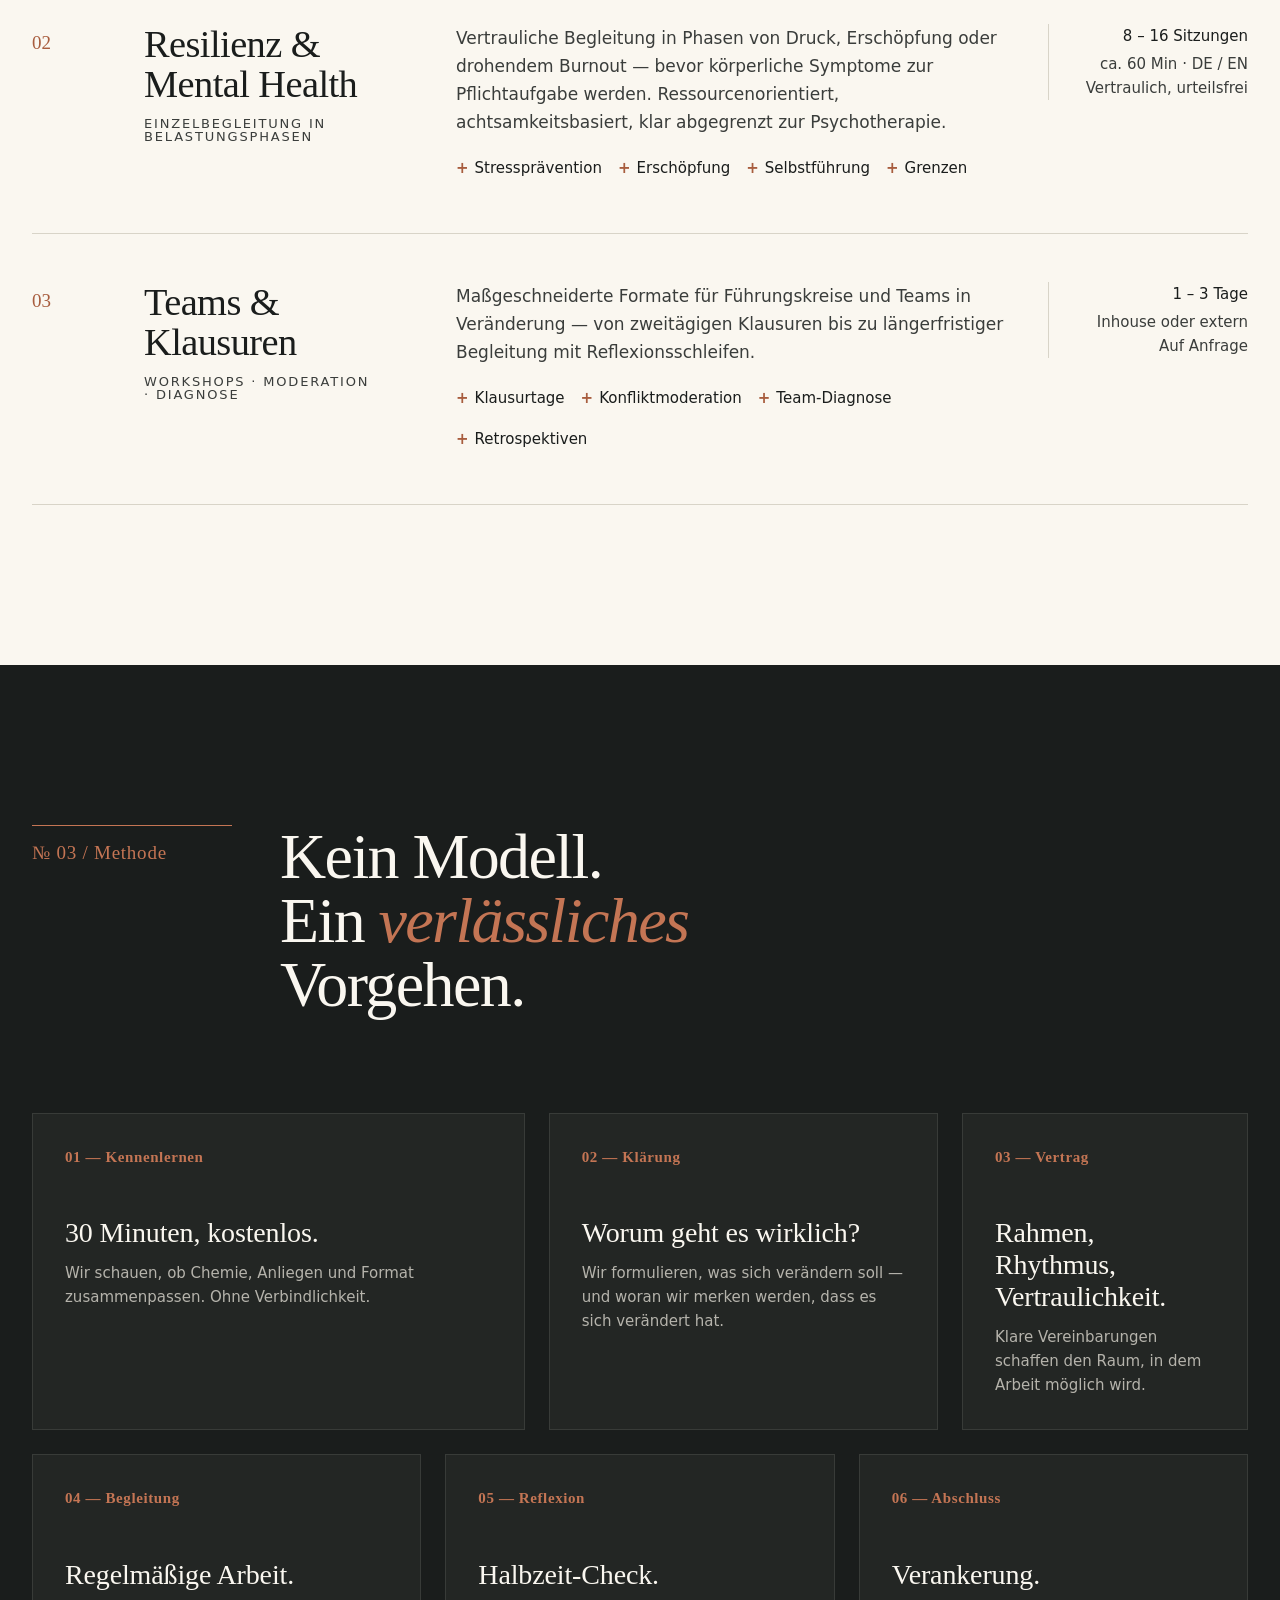
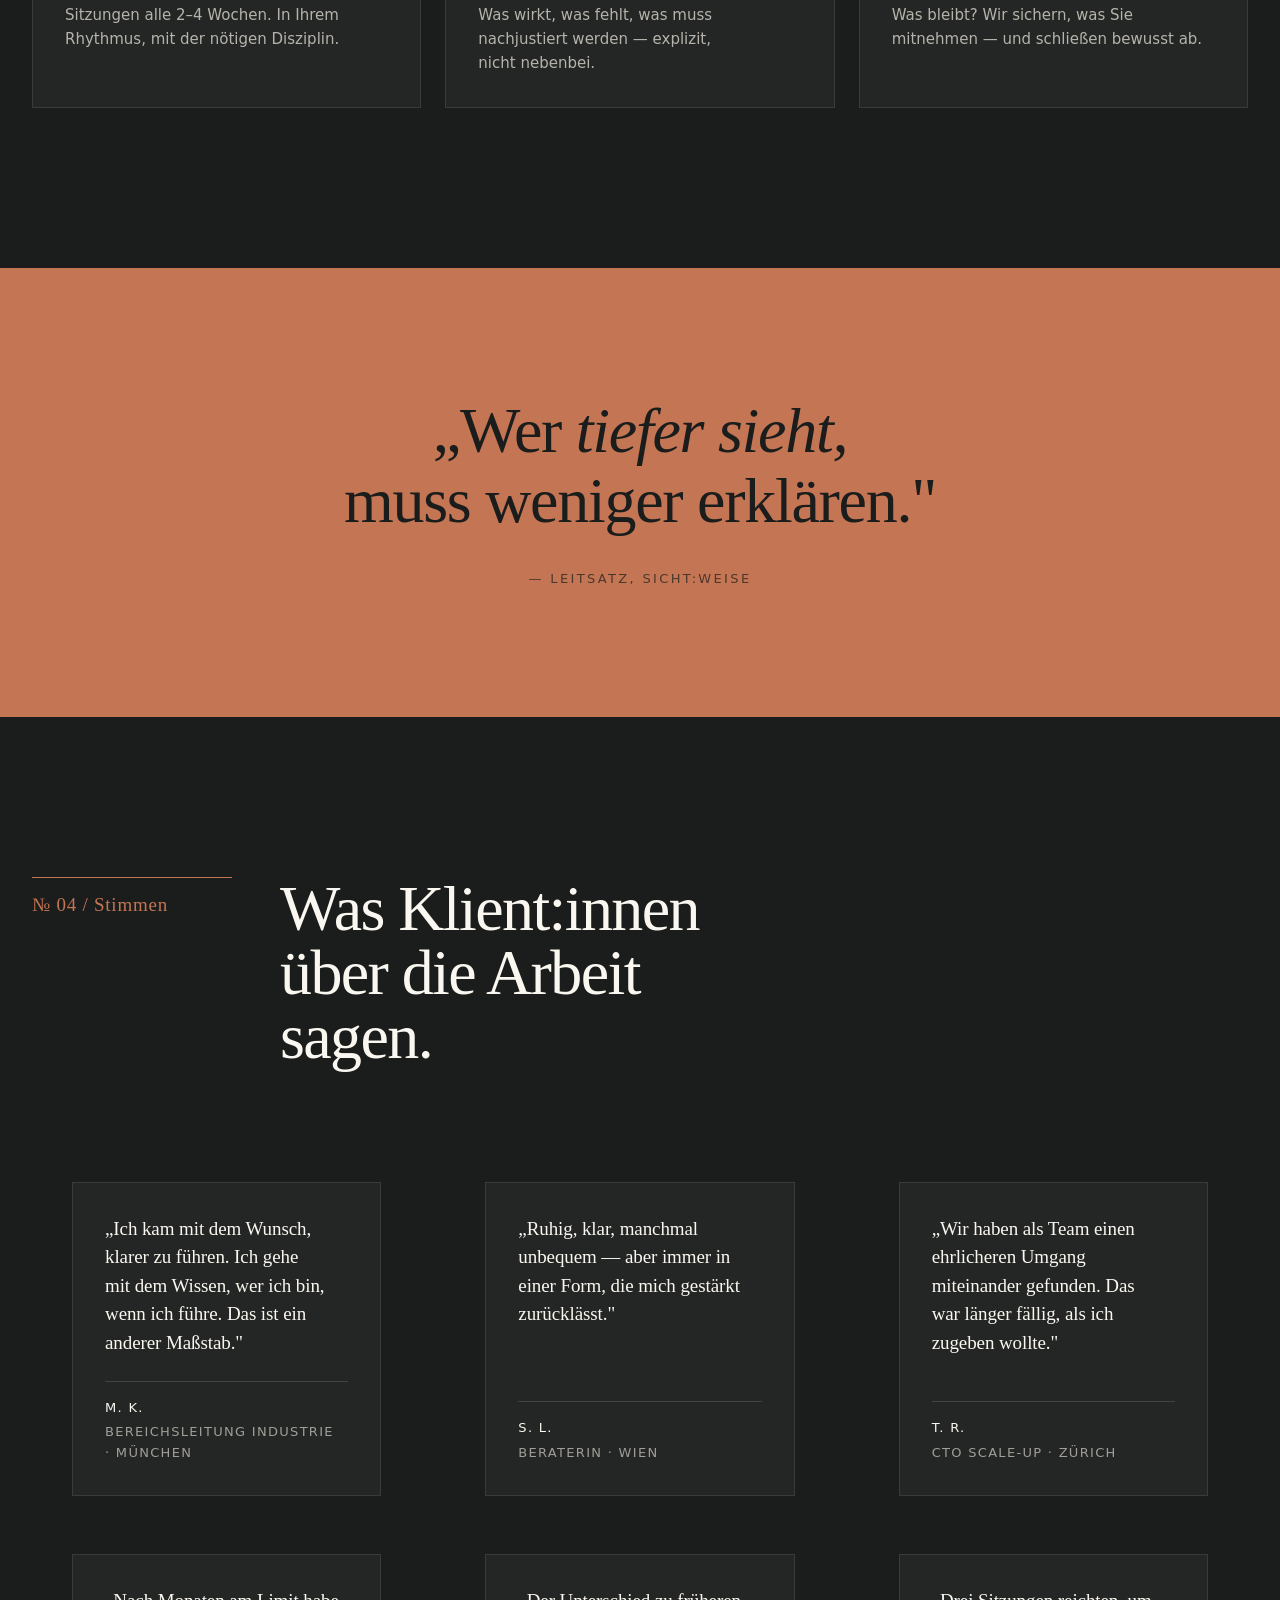
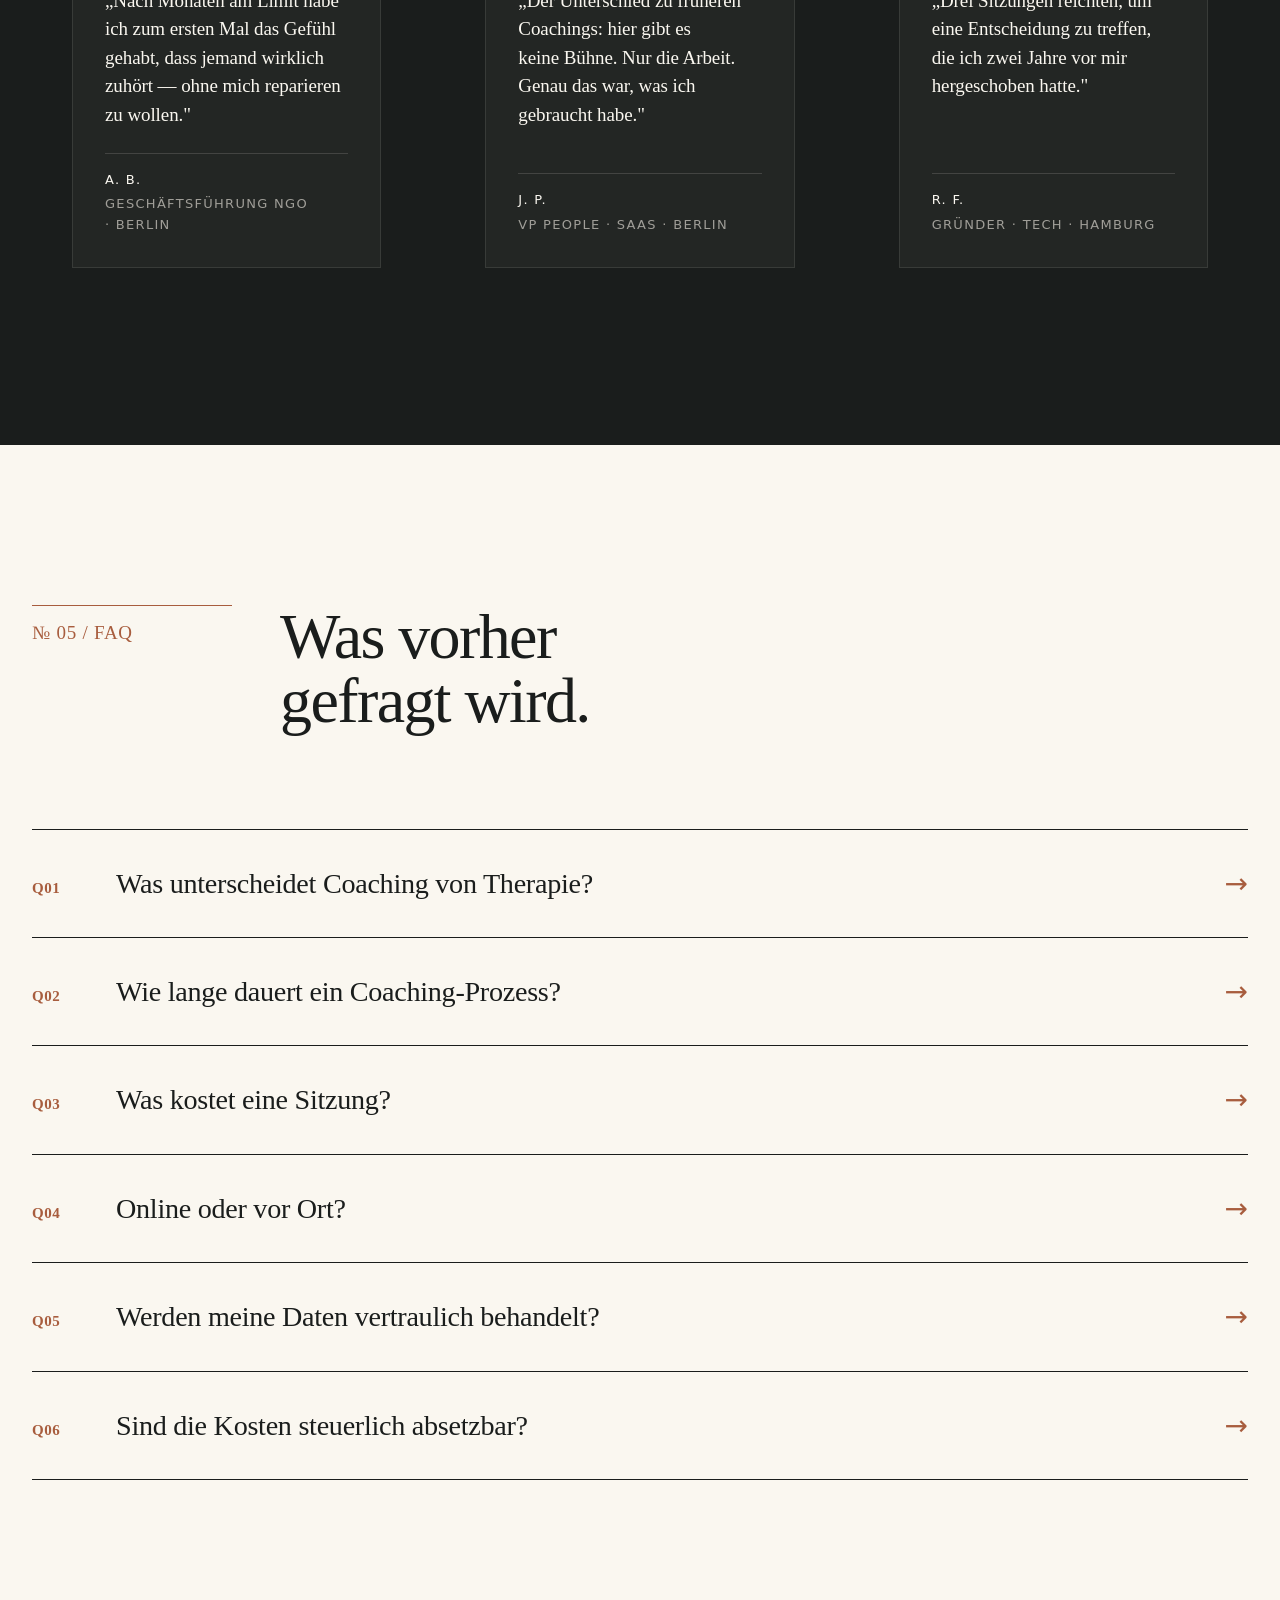
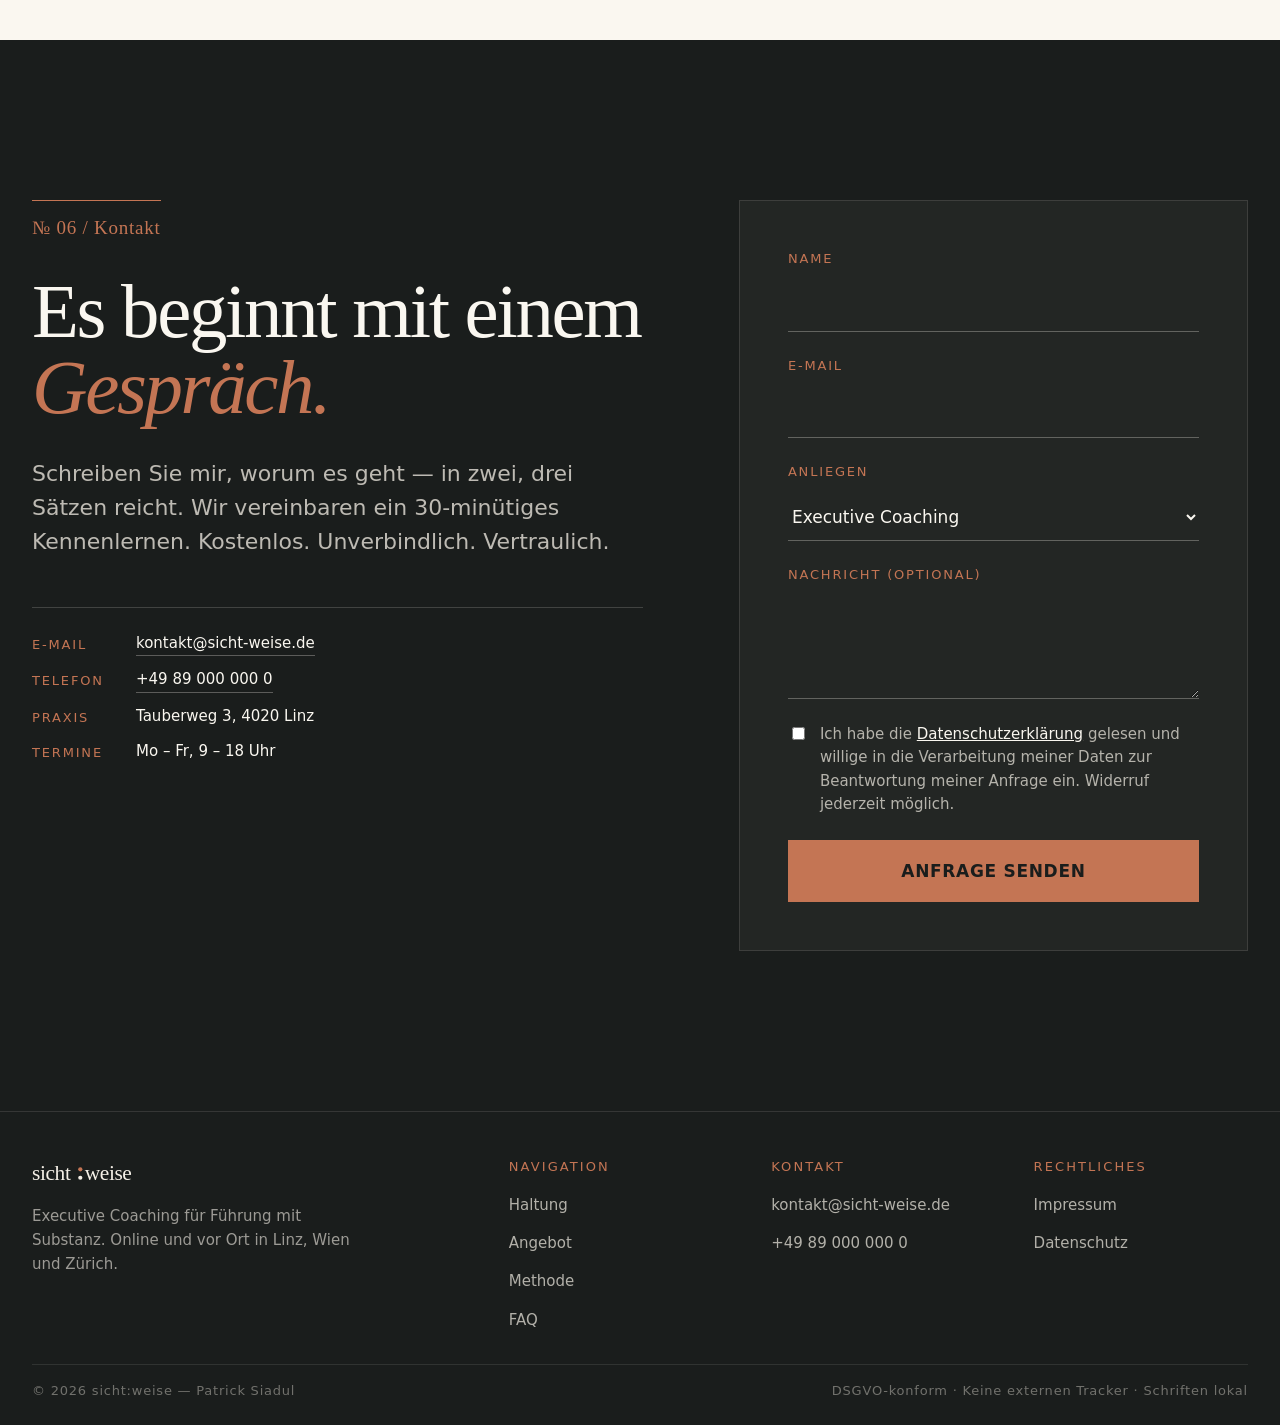
==== commit 1ffe1532: "Update hero lede to Supervision, Coaching & Beratung copy Co-Authored-By: Claude Sonnet 4.6 <noreply" ====
--- a/index.html
+++ b/index.html
@@ -833,9 +833,9 @@
         <span class="l-outline">handeln.</span>
       </h1>
       <p class="cover__lede">
-        Executive Coaching für Menschen, die in Verantwortungsrollen
-        nicht funktionieren, sondern gestalten wollen — mit
-        Substanz, Ruhe und der Bereitschaft, genau hinzusehen.
+        Supervision, Coaching &amp; Beratung für Führungskräfte und Menschen in Verantwortung.<br /><br />
+        Manchmal liegt die Antwort näher, als man denkt – sie wird nur vom Alltag verdeckt.
+        Ich helfe Ihnen, den Blick zu schärfen und ins Handeln zu kommen.
       </p>
     </div>
 
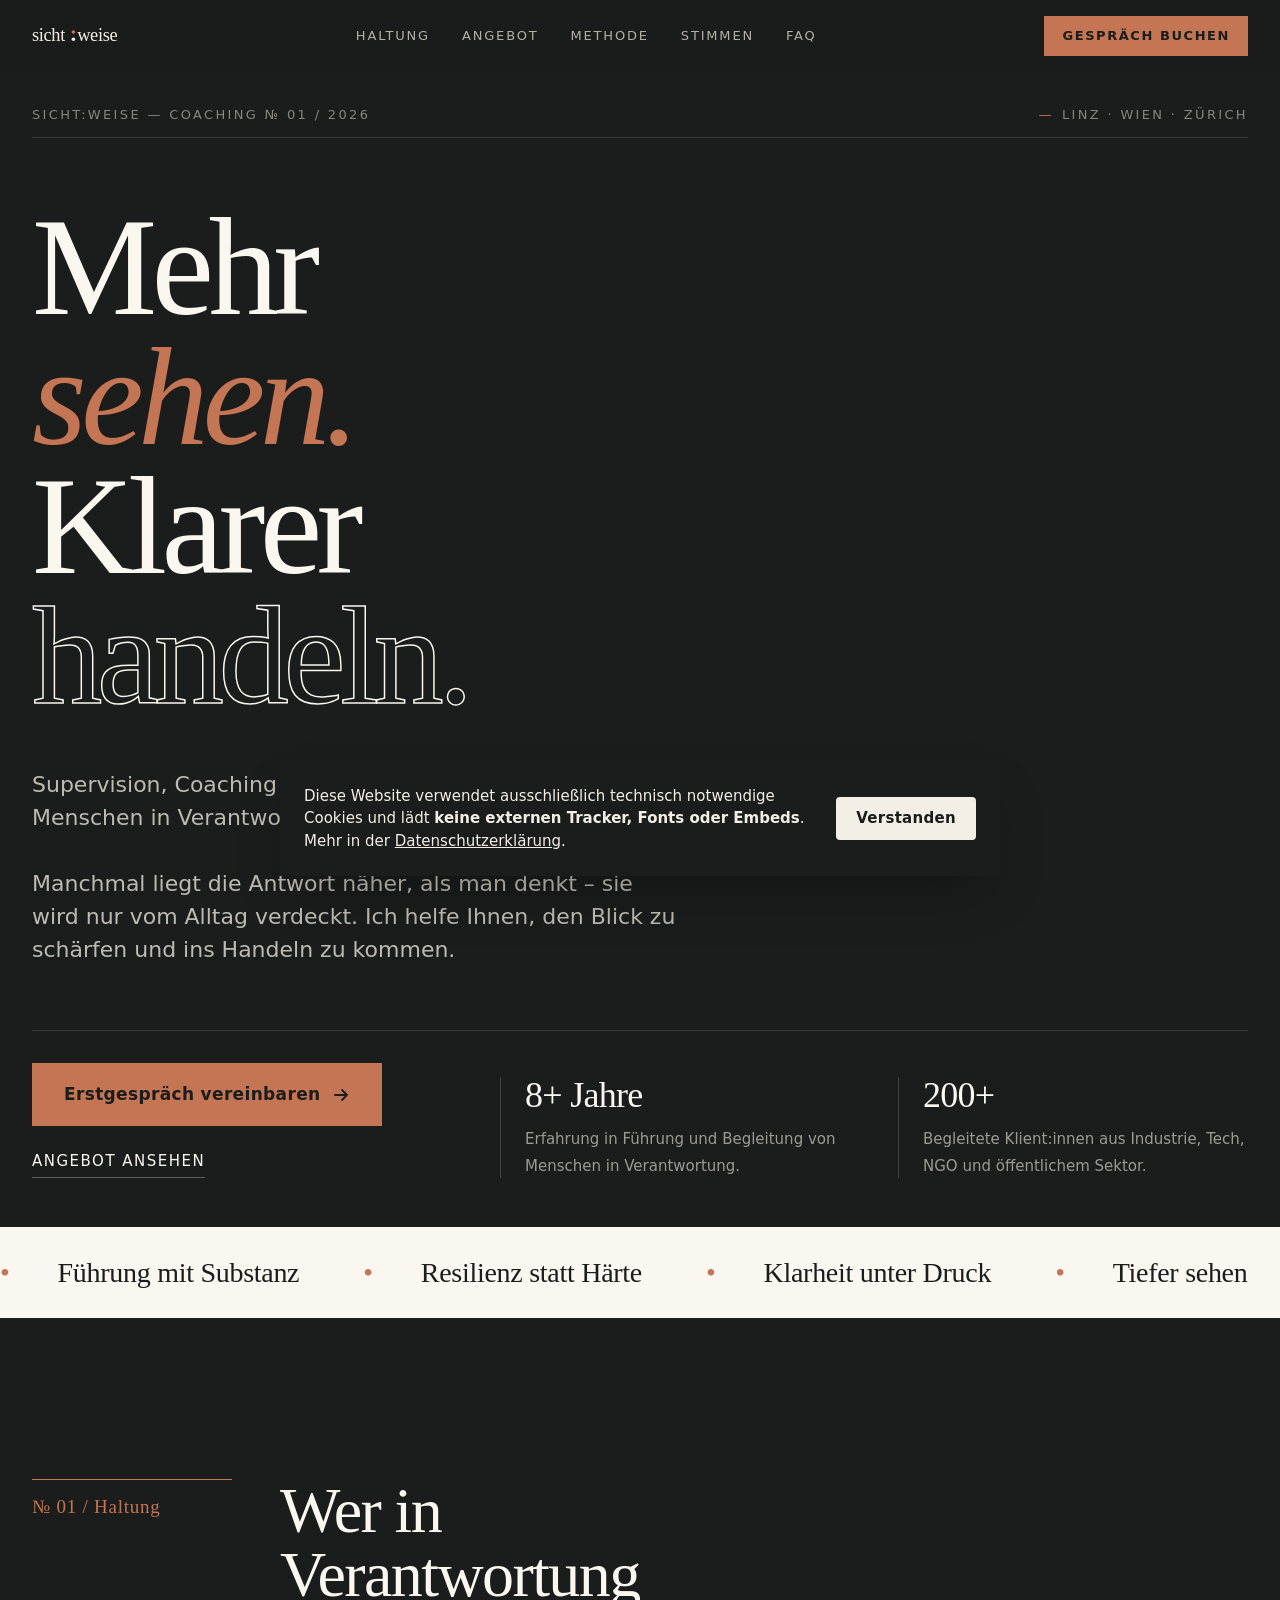
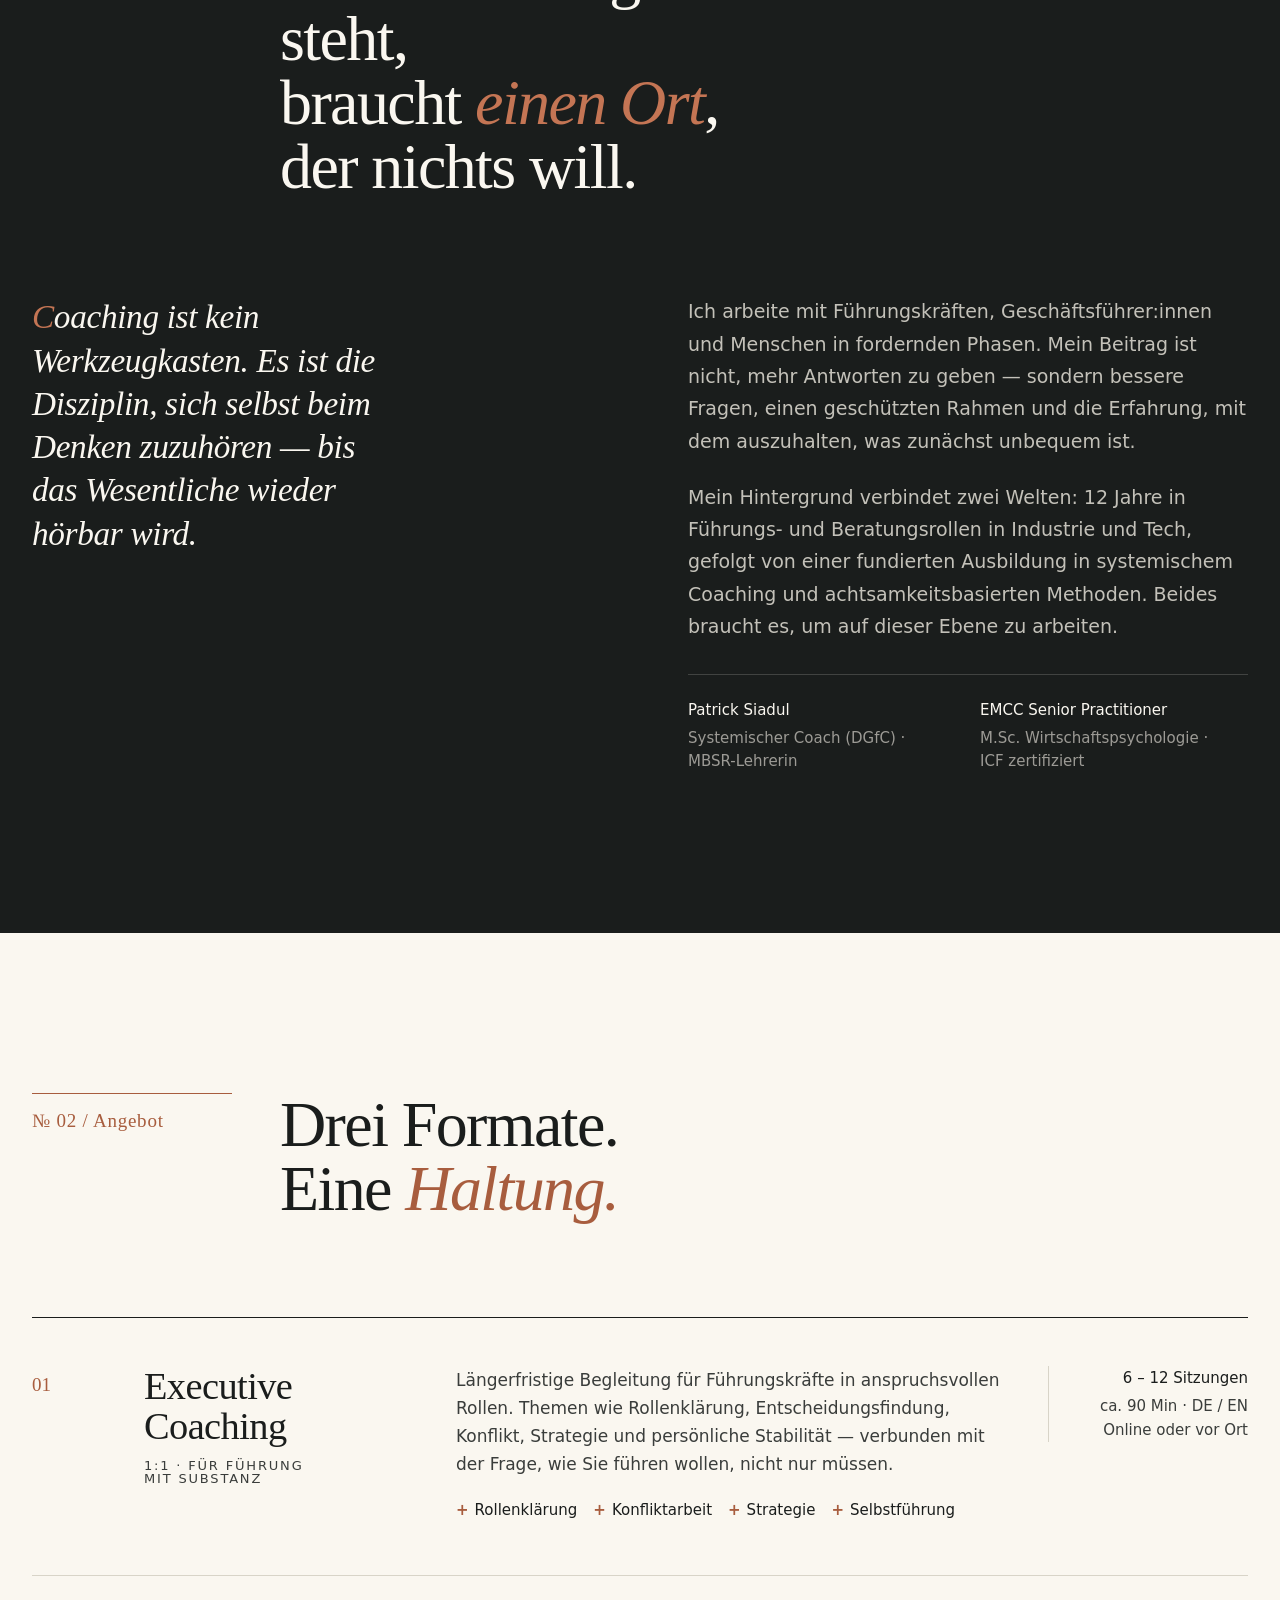
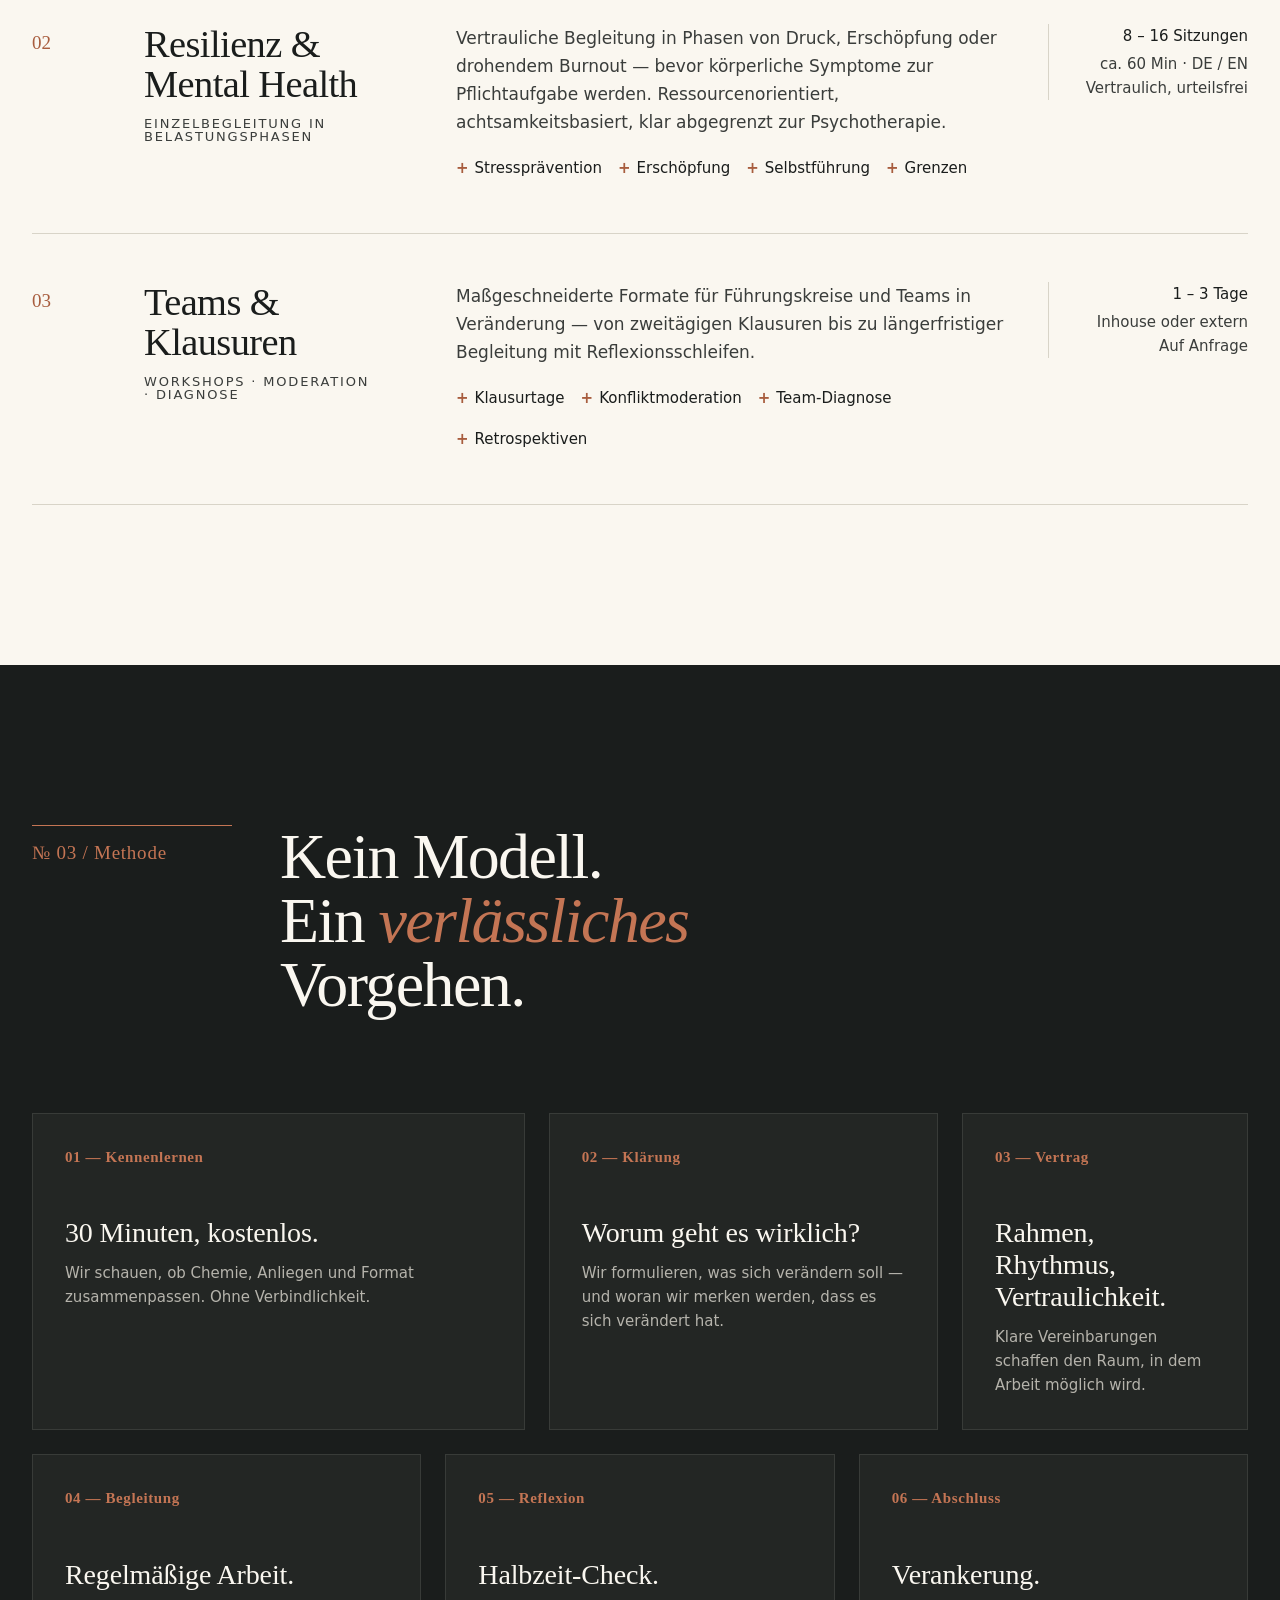
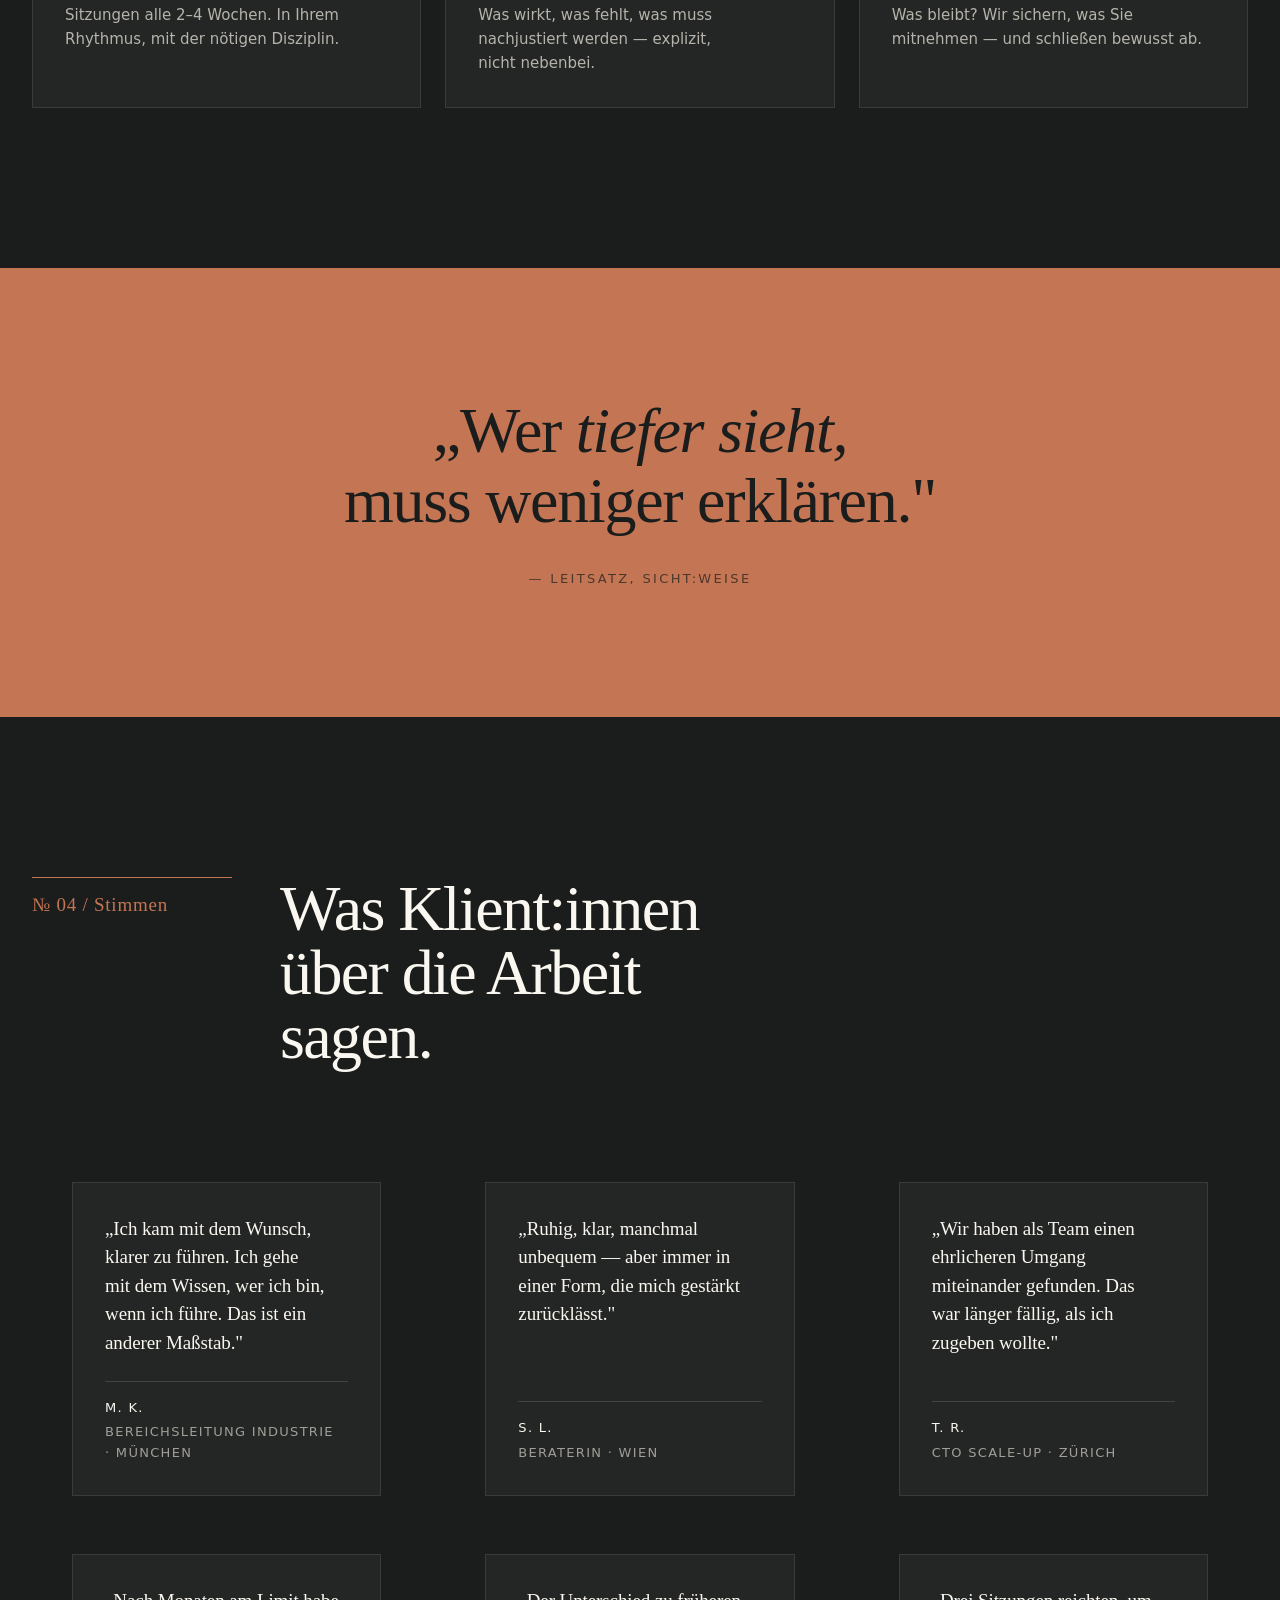
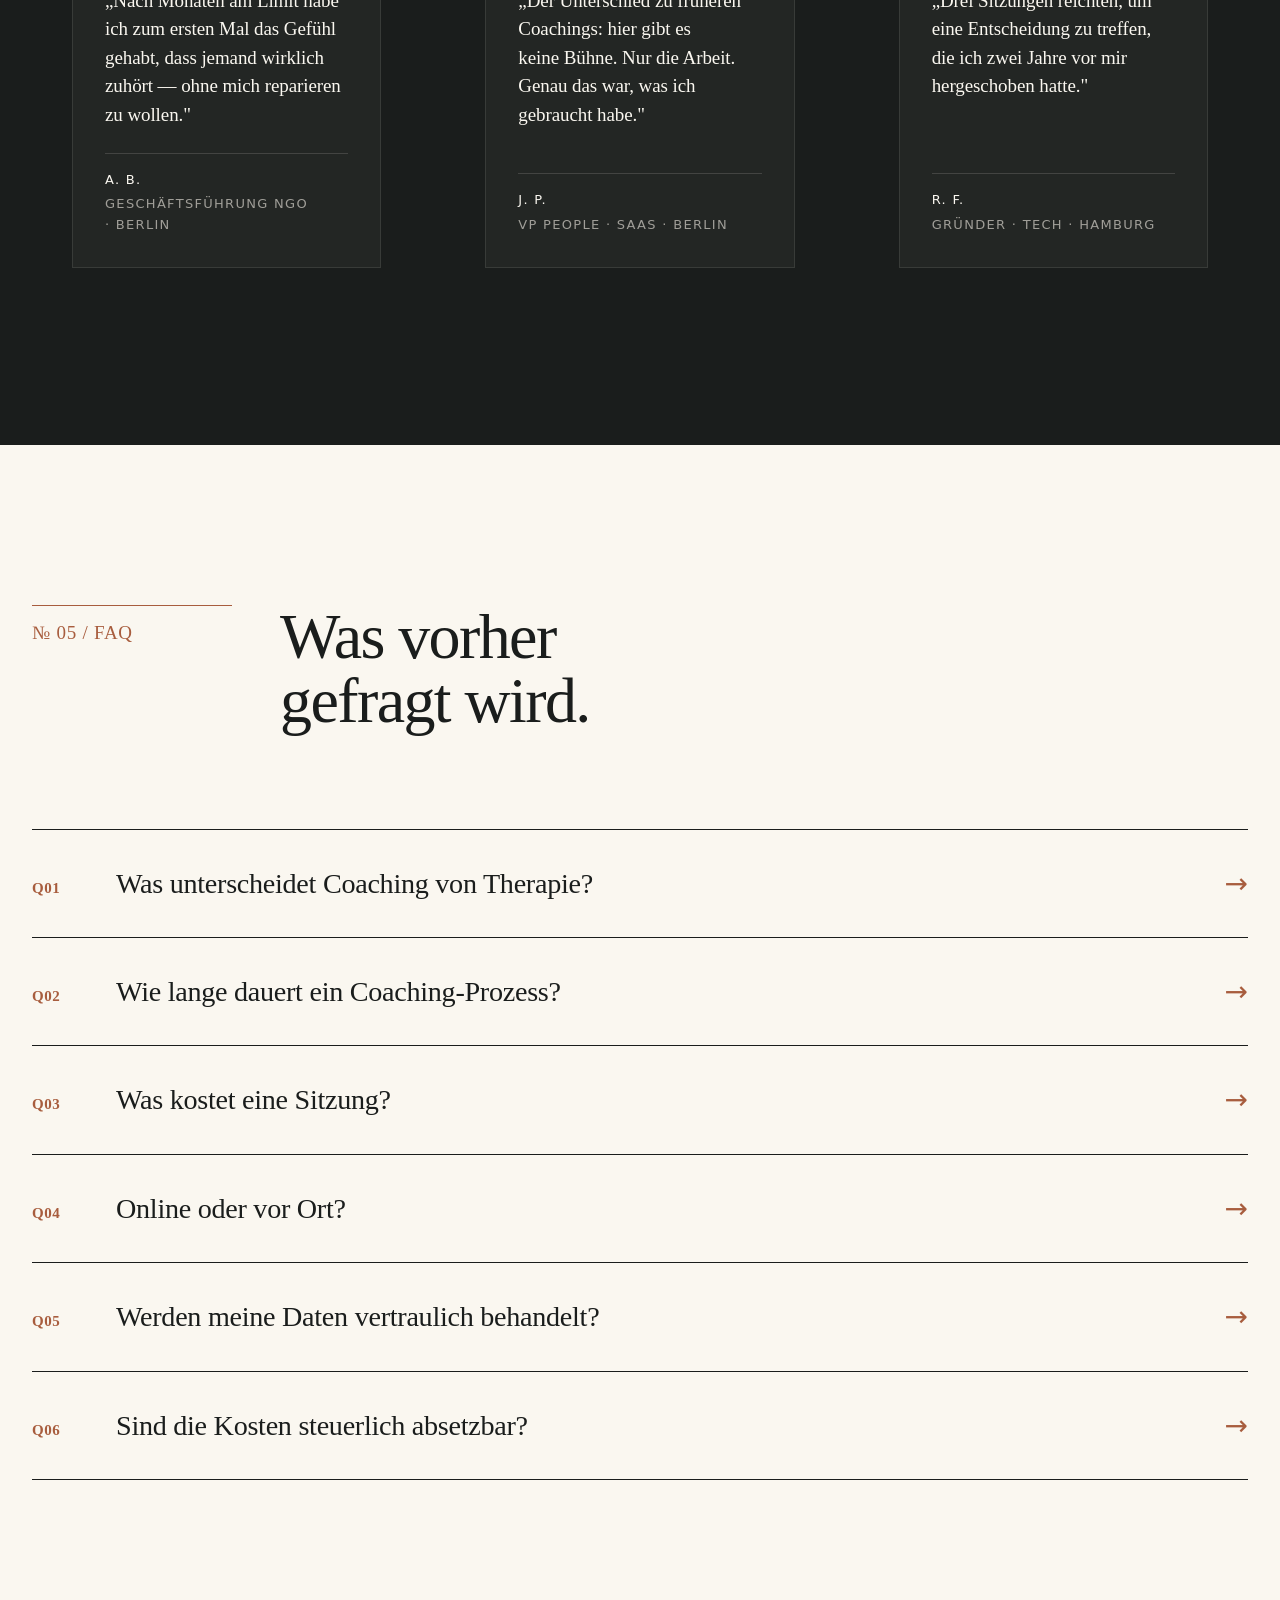
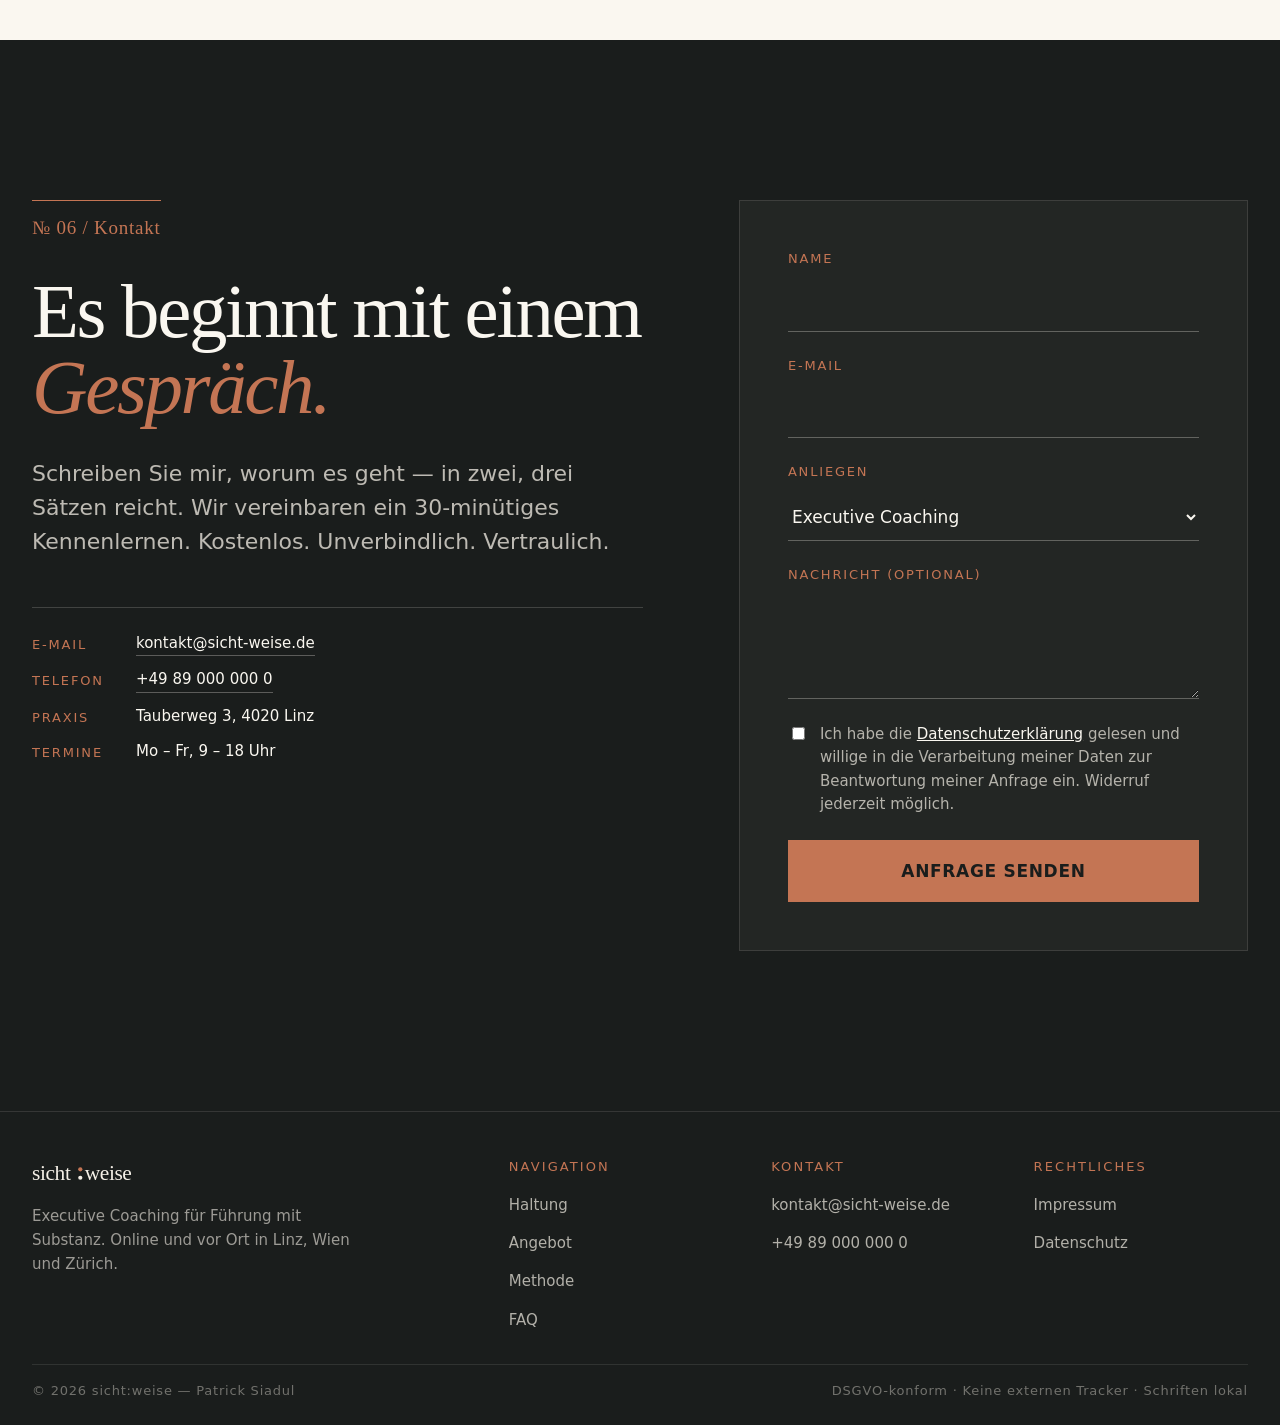
==== commit 37d9f178: "Update factoid from 15+ to 8+ Jahre with revised subtext Co-Authored-By: Claude Sonnet 4.6 <noreply@" ====
--- a/index.html
+++ b/index.html
@@ -850,8 +850,8 @@
         <a class="btn-link-b" href="#offer">Angebot ansehen</a>
       </div>
       <div class="cover__factoid">
-        <b>15+ Jahre</b>
-        <span>Erfahrung in Beratung, Führung und Begleitung im DACH-Raum.</span>
+        <b>8+ Jahre</b>
+        <span>Erfahrung in Führung und Begleitung von Menschen in Verantwortung.</span>
       </div>
       <div class="cover__factoid">
         <b>200+</b>
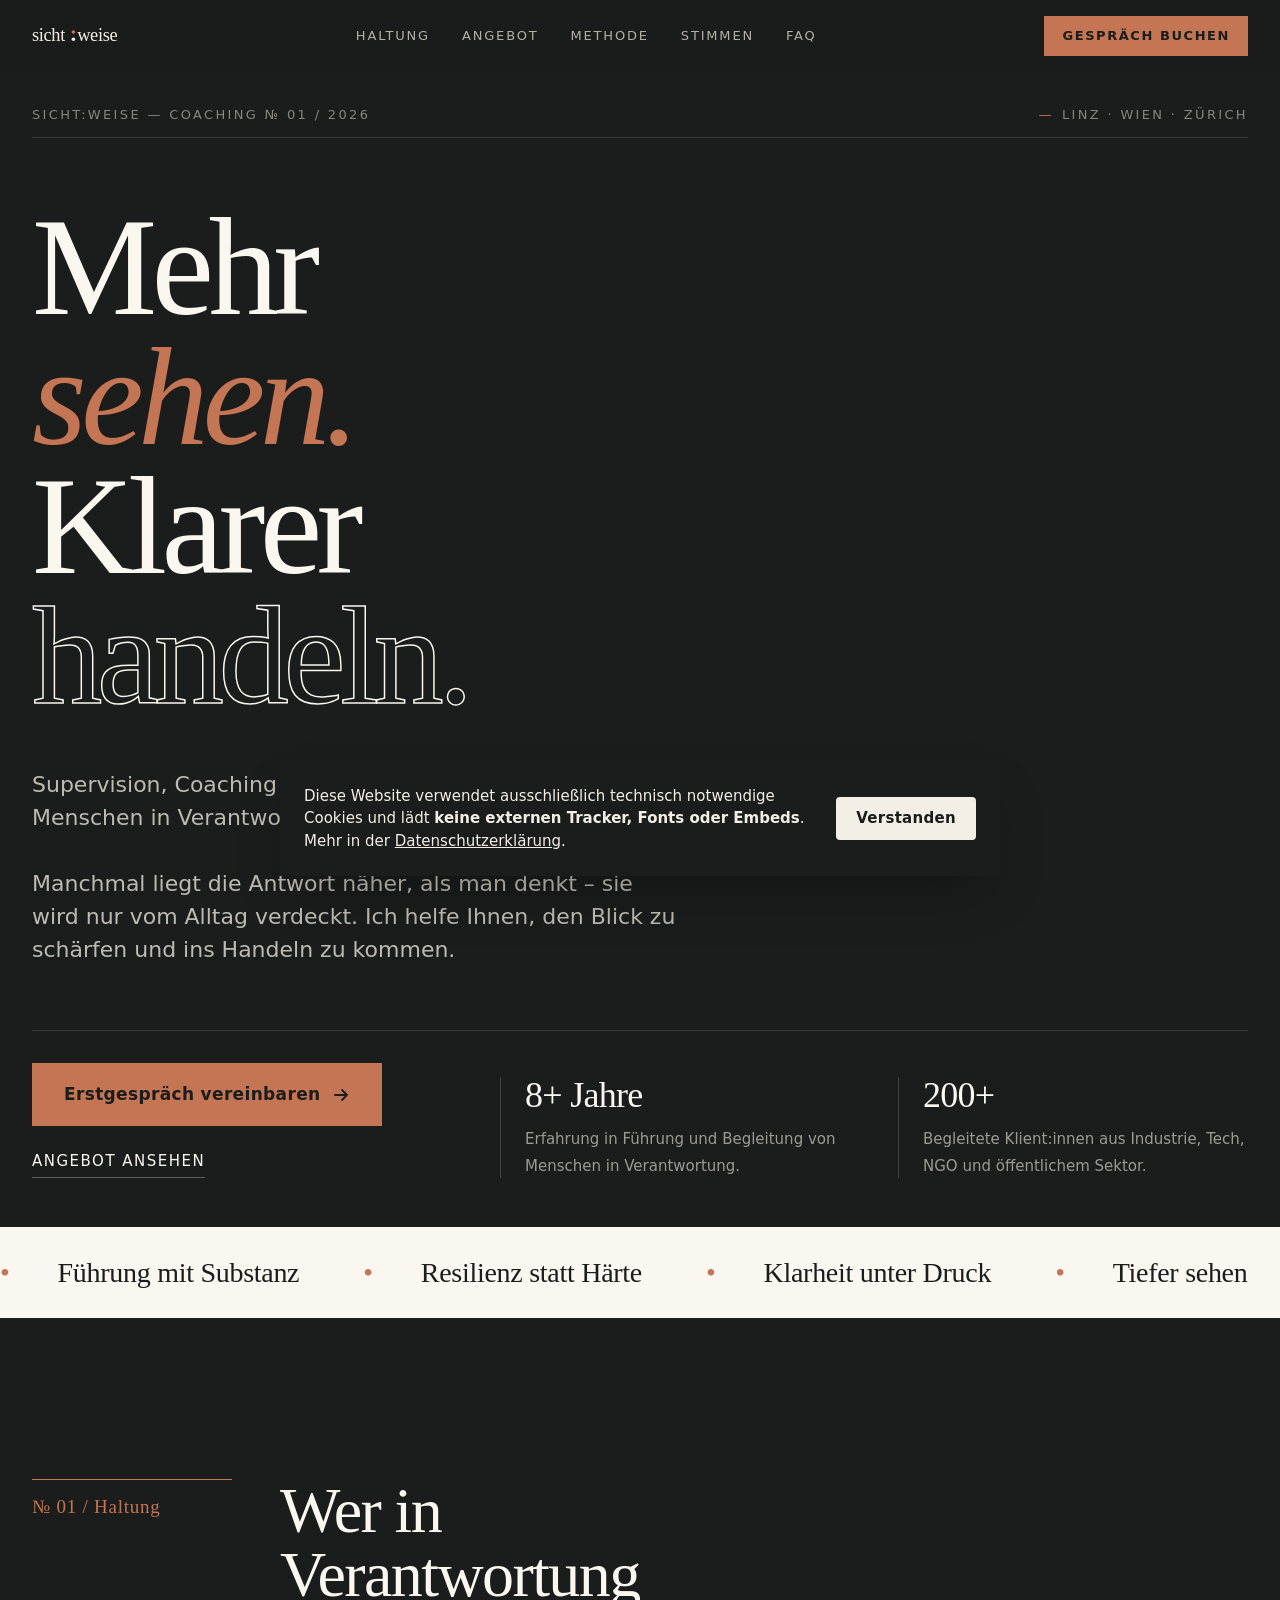
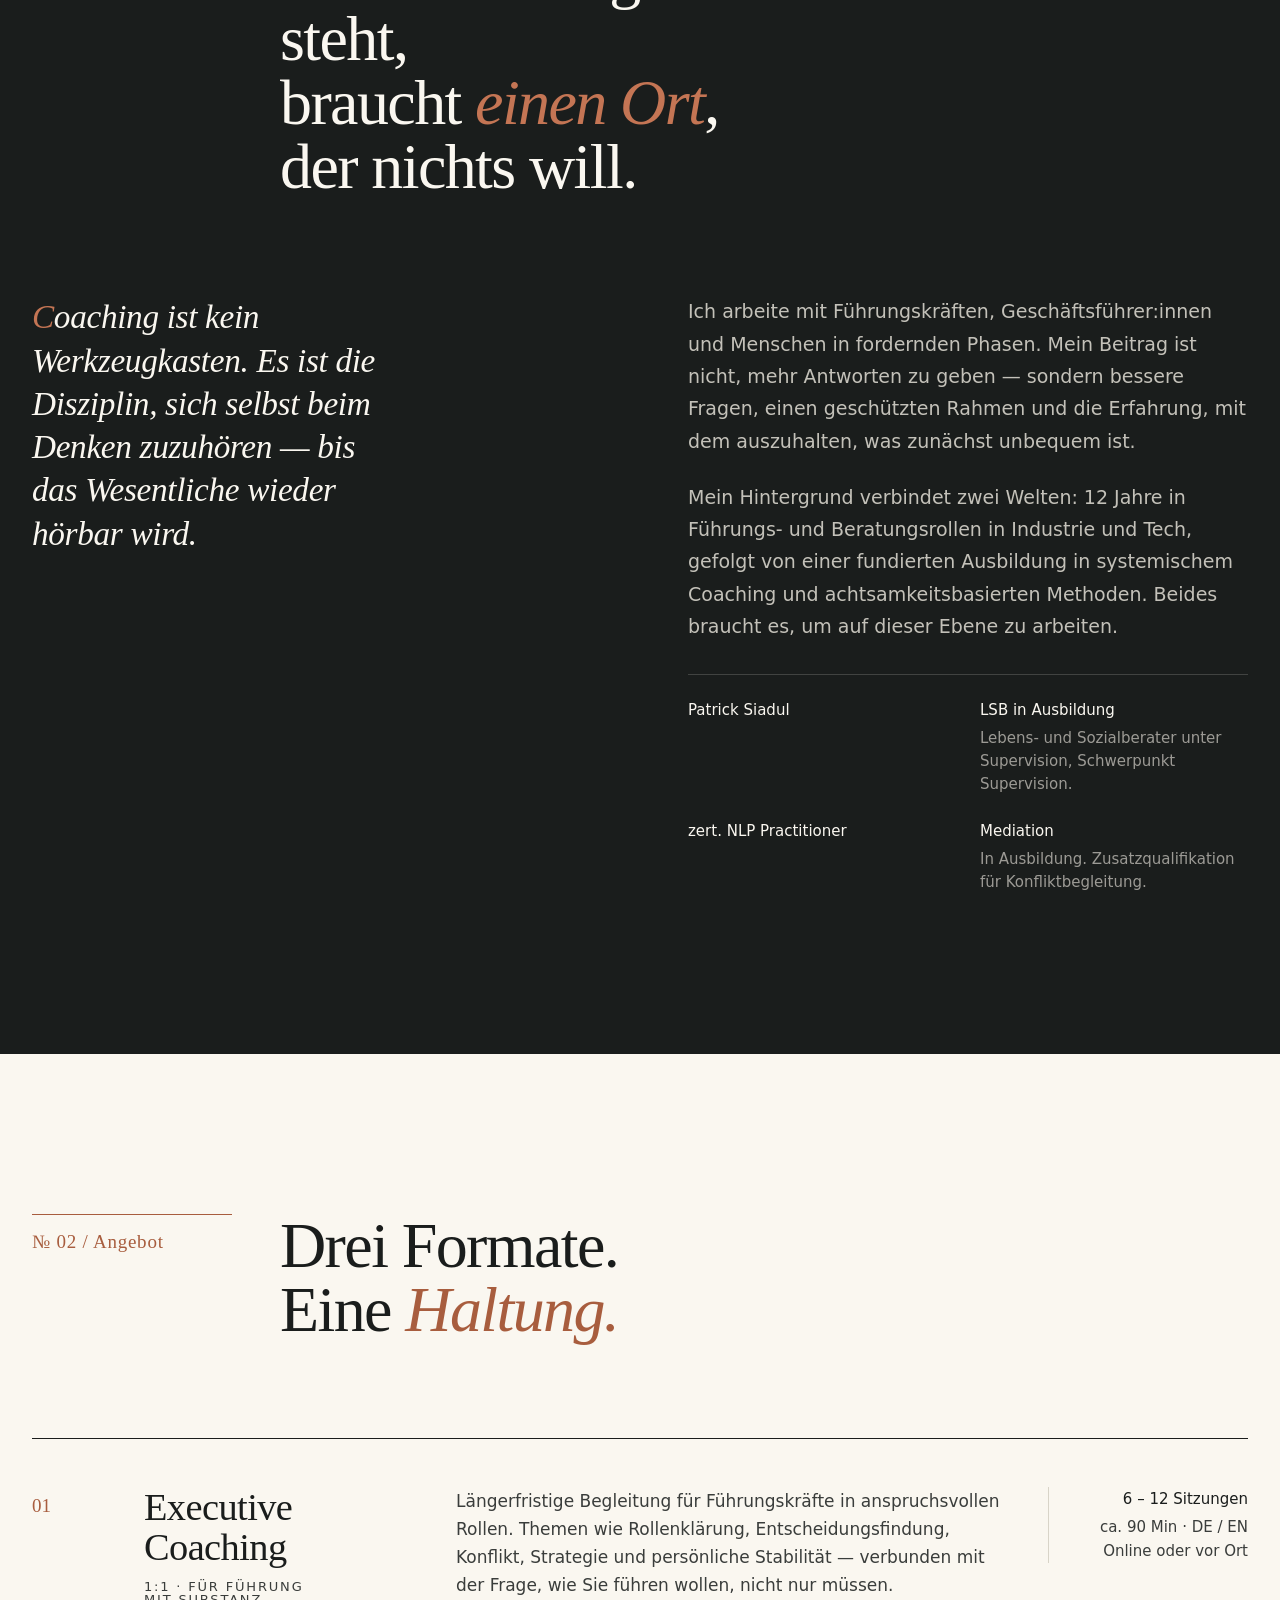
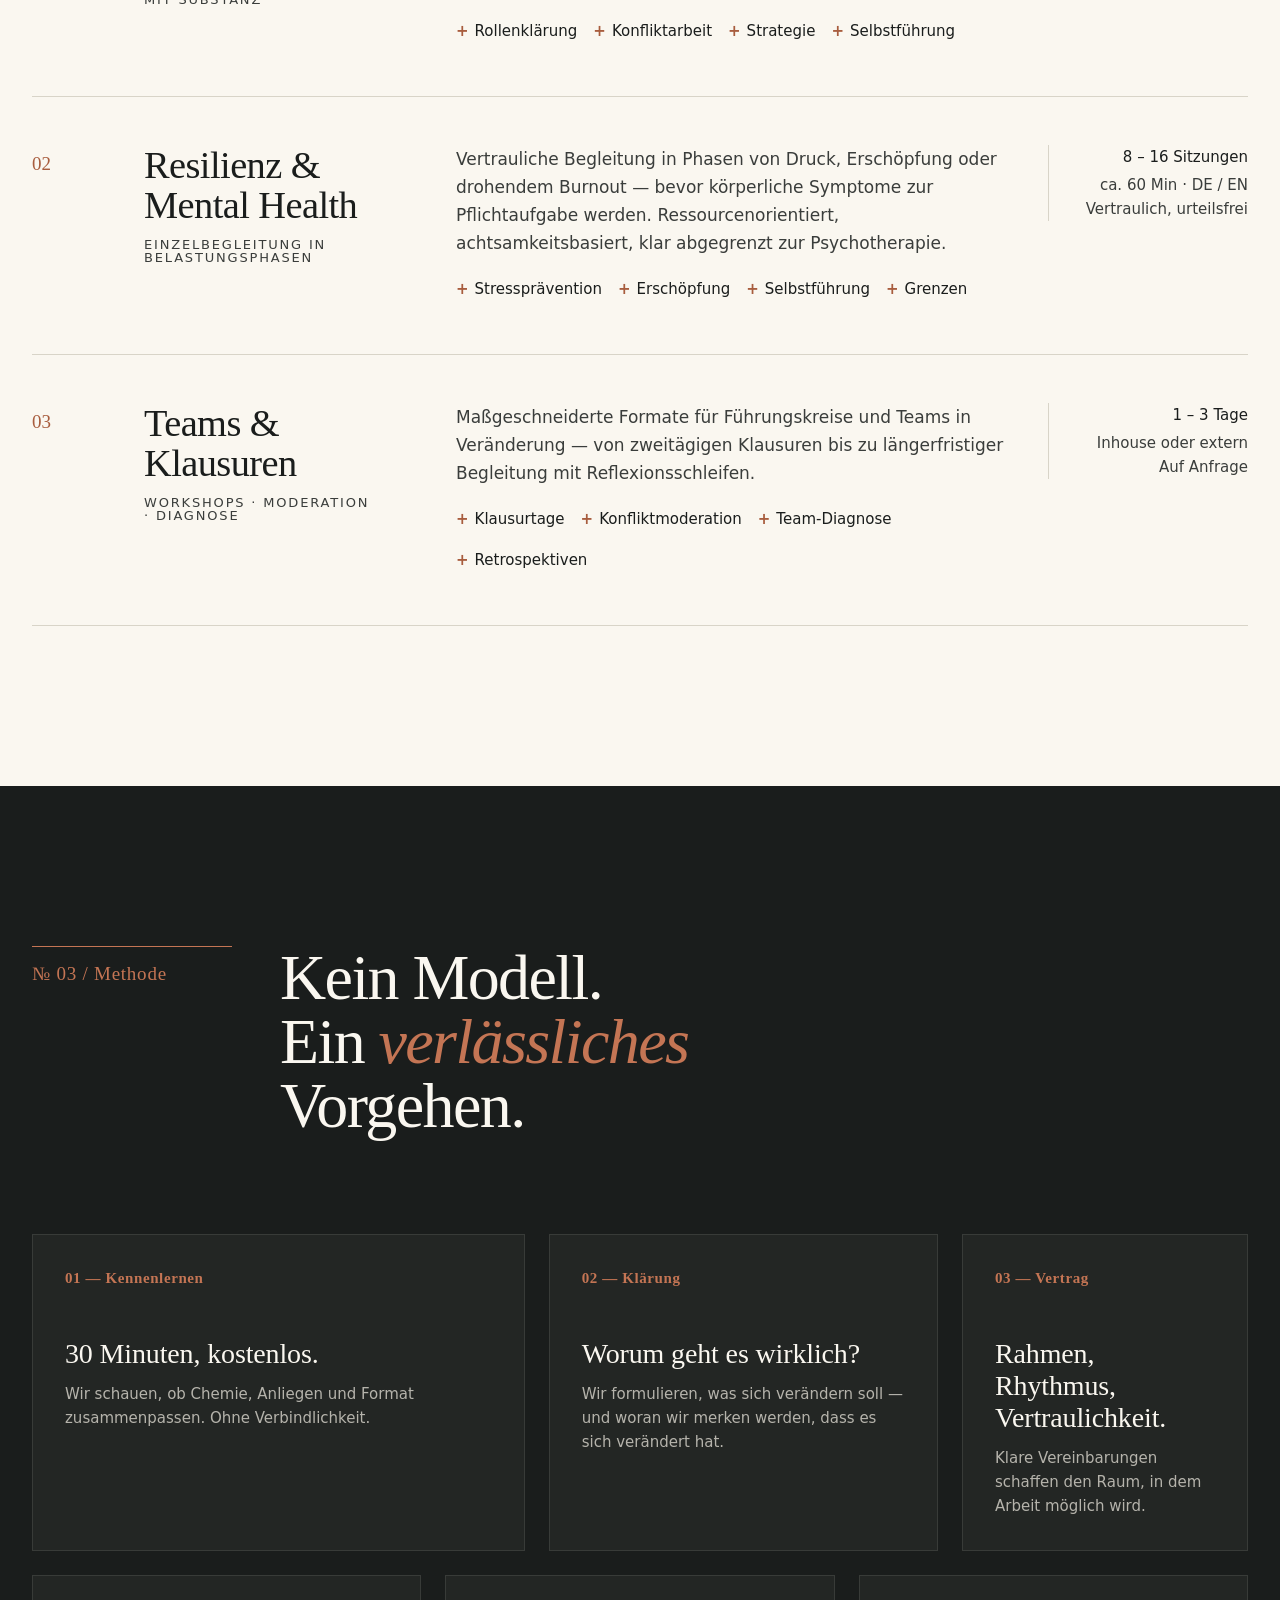
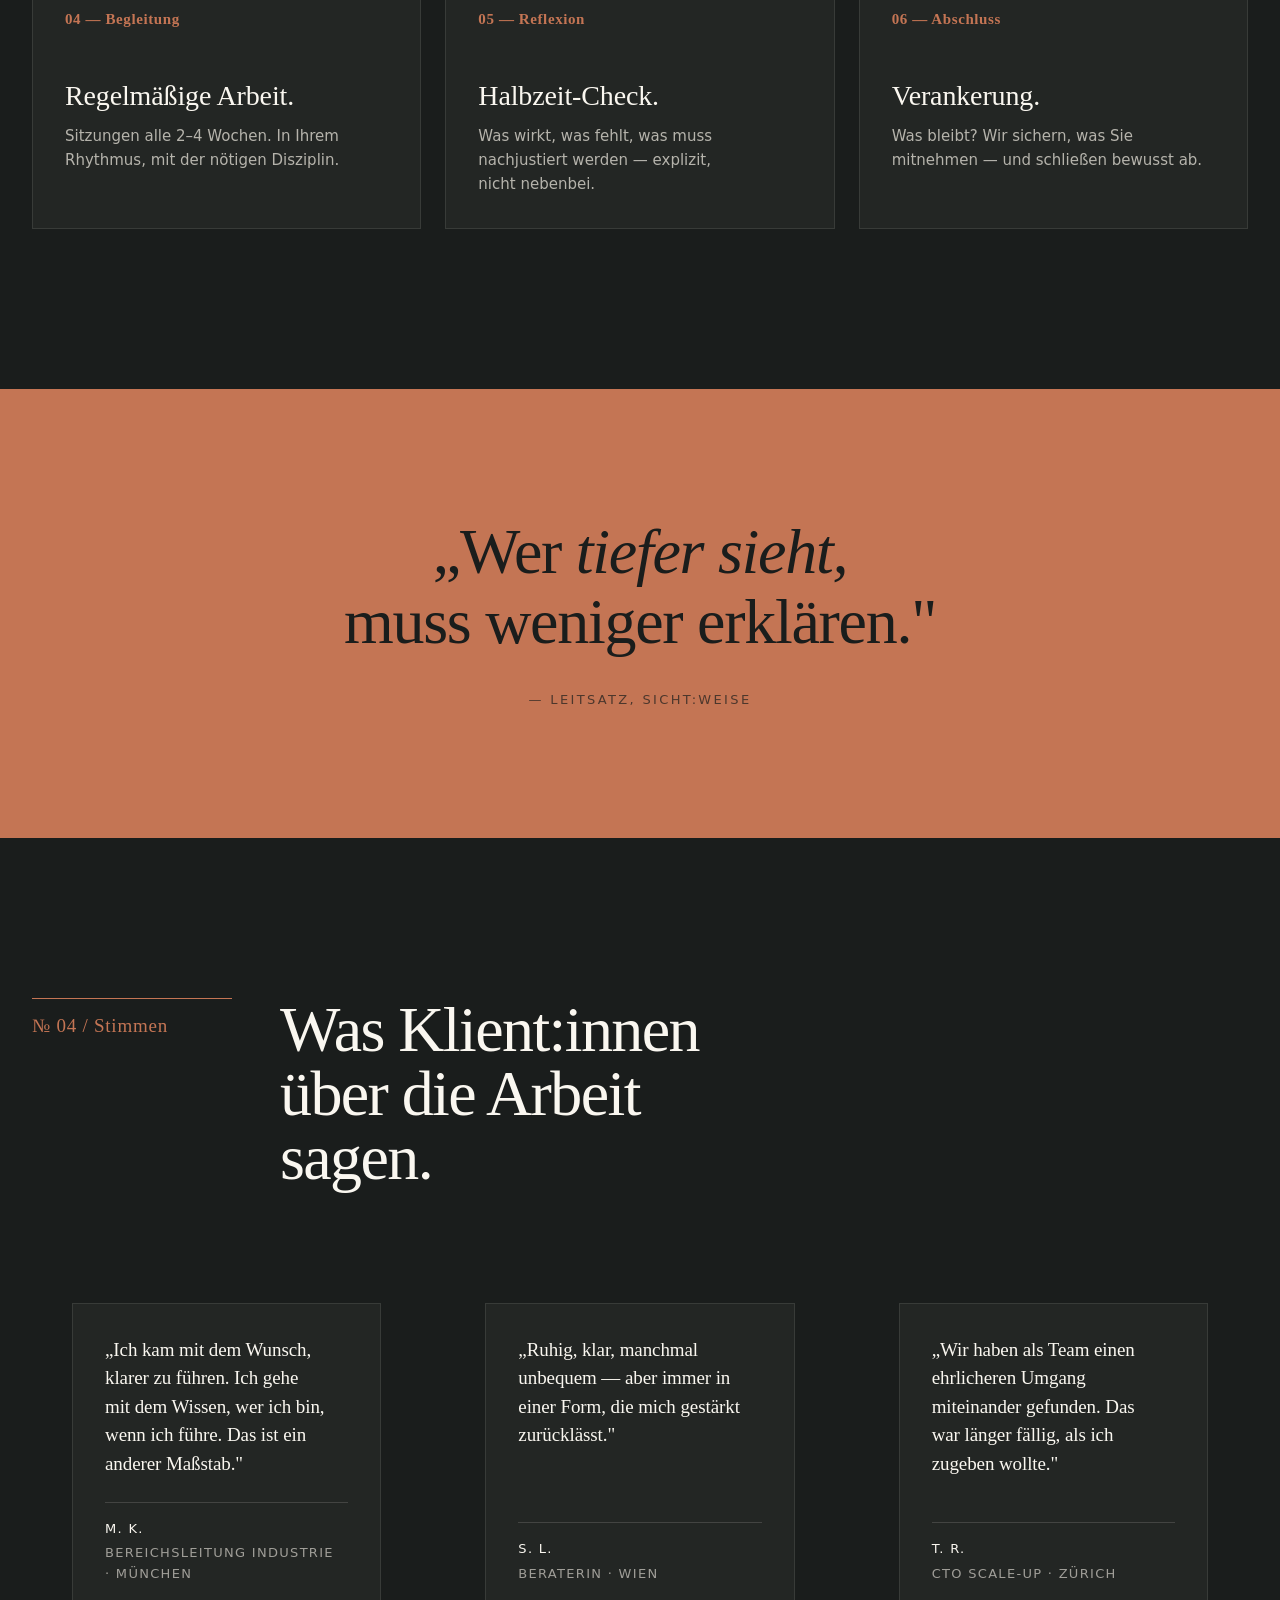
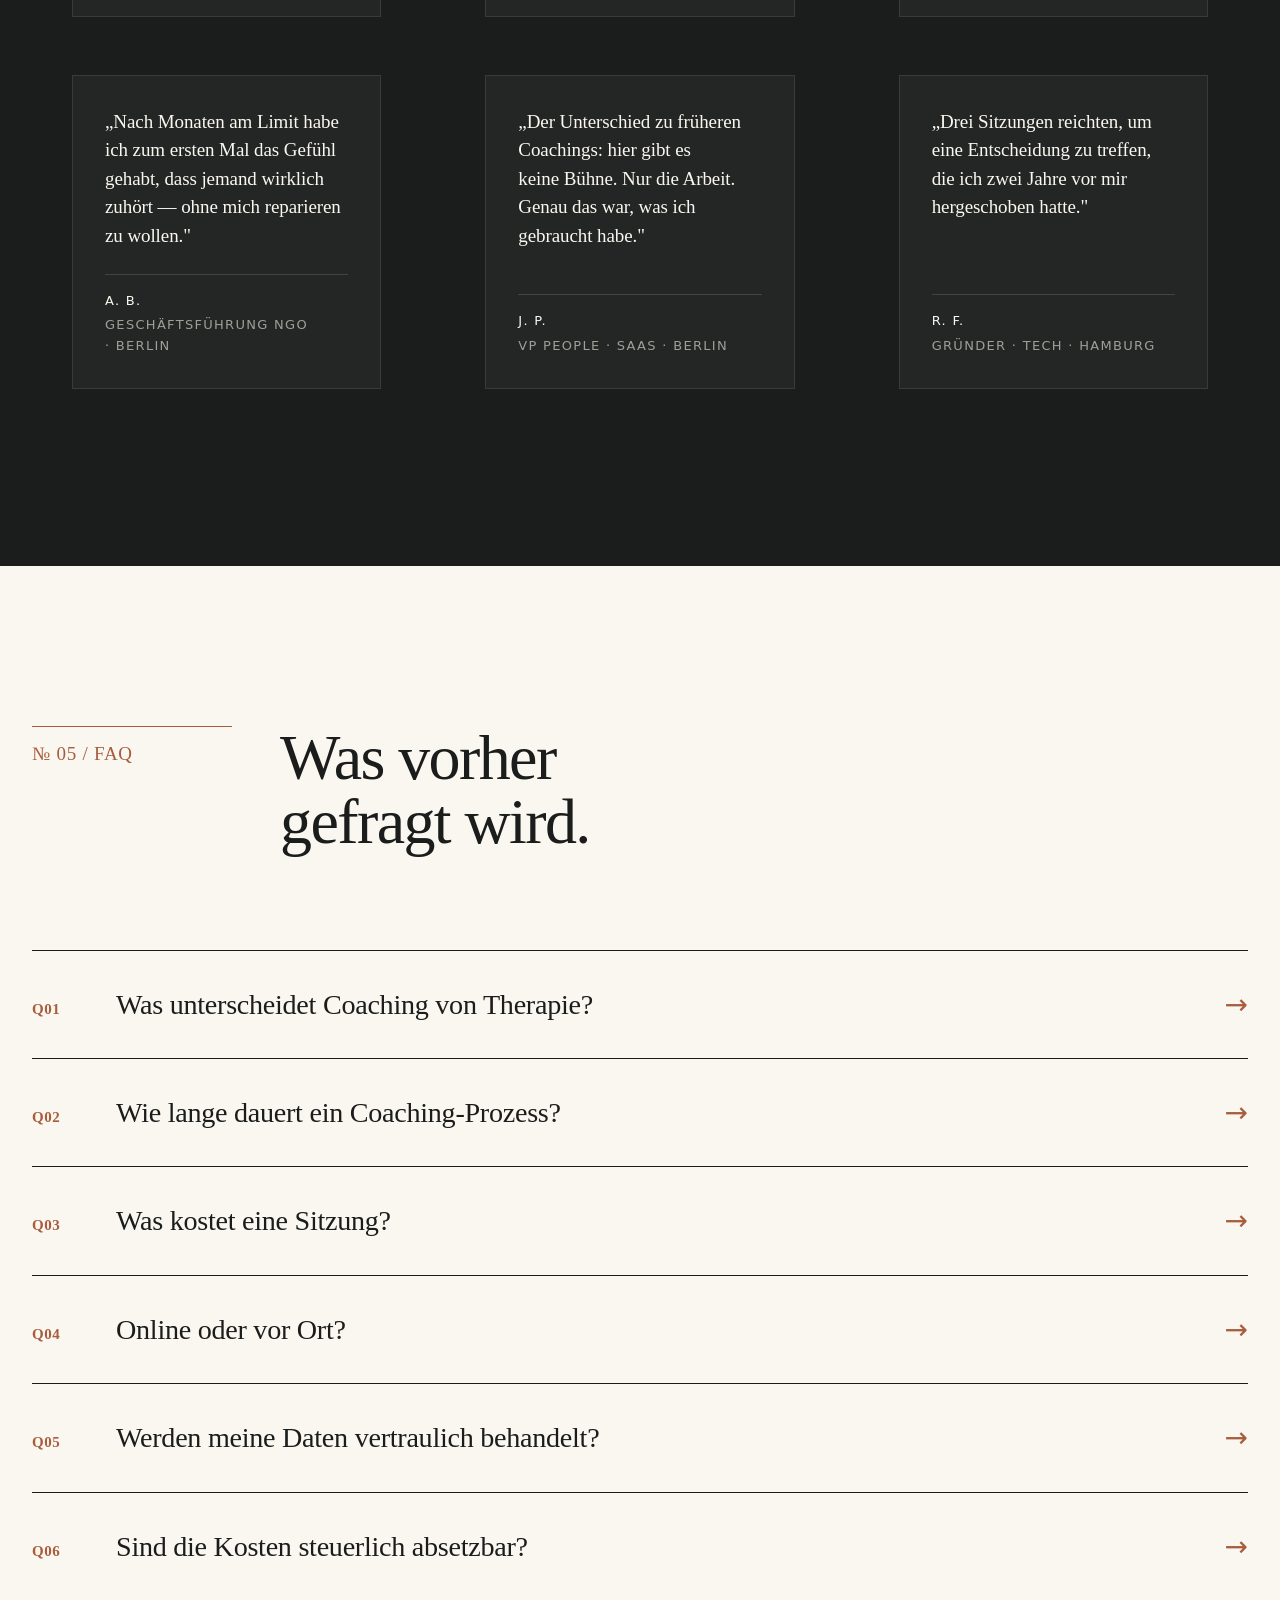
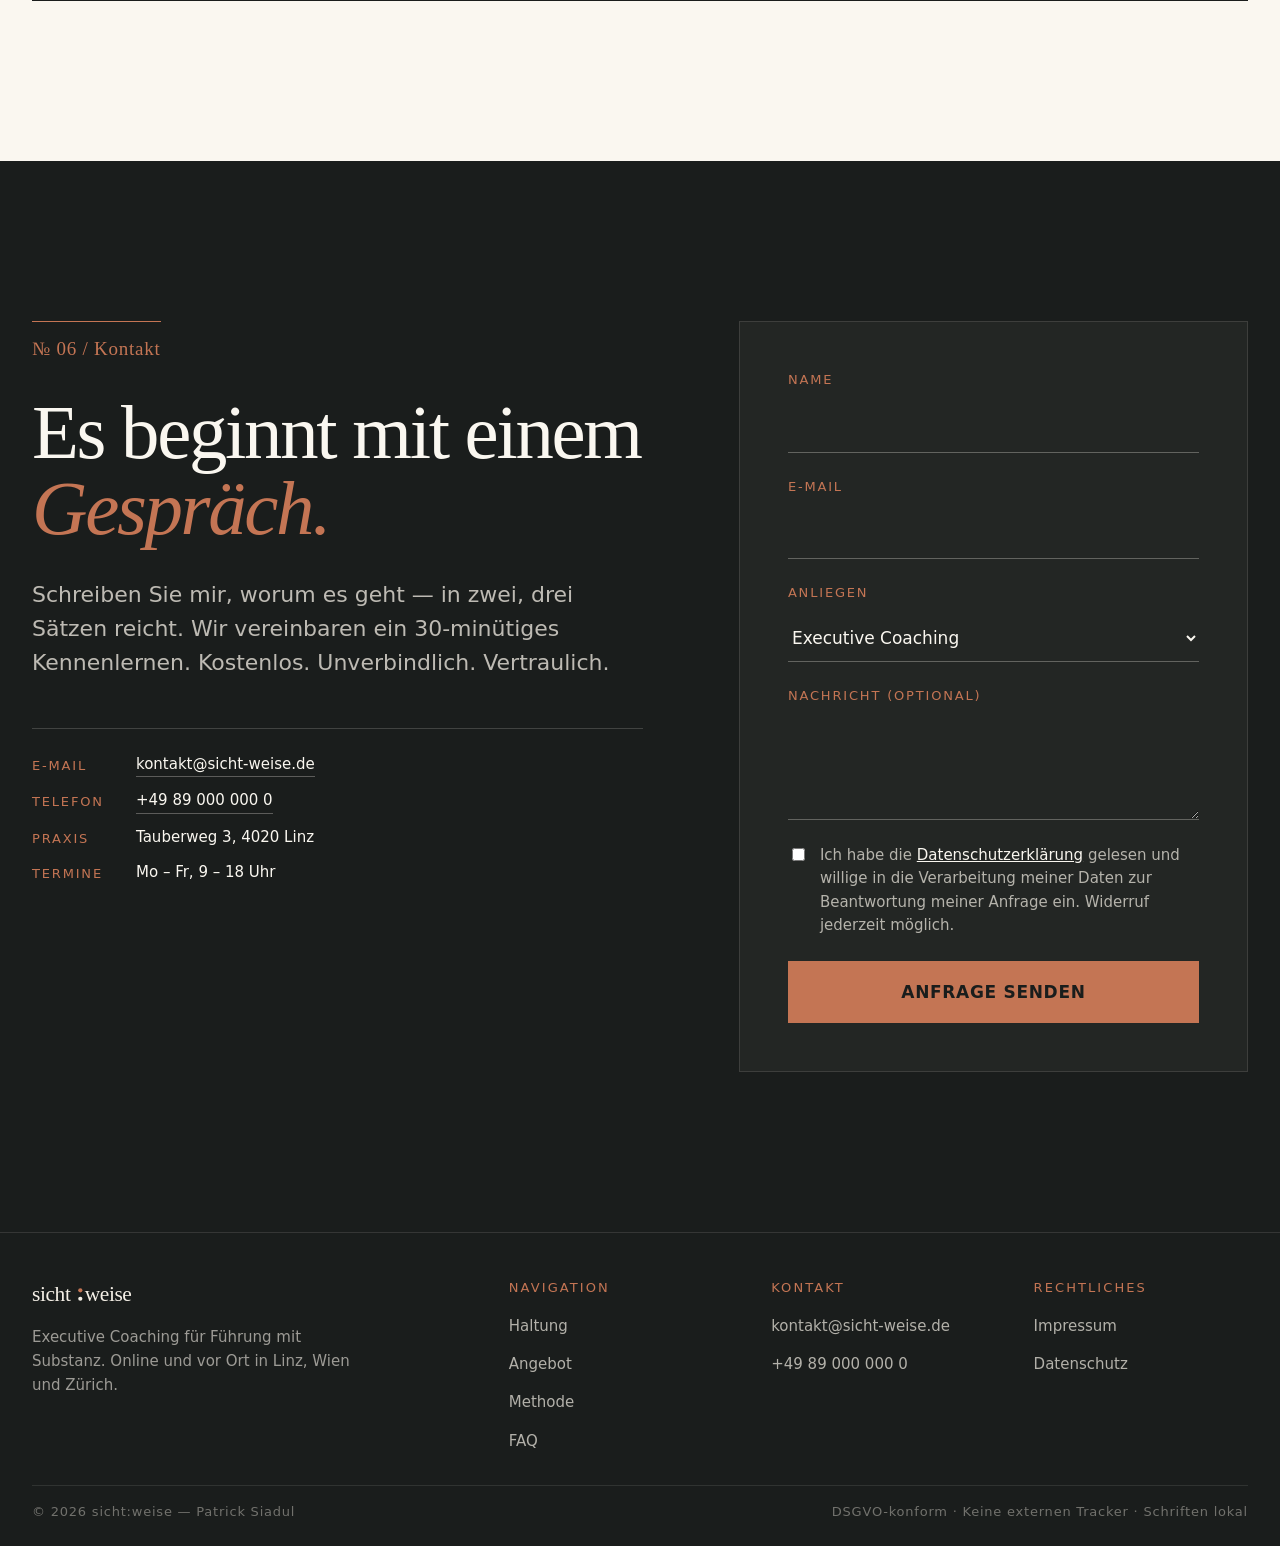
==== commit 34f9bc92: "Update credentials block with LSB, NLP, and Mediation qualifications Co-Authored-By: Claude Sonnet 4" ====
--- a/index.html
+++ b/index.html
@@ -908,11 +908,17 @@
           <div class="manifesto__sig">
             <div>
               <strong>Patrick Siadul</strong>
-              Systemischer Coach (DGfC) · MBSR-Lehrerin
             </div>
             <div>
-              <strong>EMCC Senior Practitioner</strong>
-              M.Sc. Wirtschaftspsychologie · ICF zertifiziert
+              <strong>LSB in Ausbildung</strong>
+              Lebens- und Sozialberater unter Supervision, Schwerpunkt Supervision.
+            </div>
+            <div>
+              <strong>zert. NLP Practitioner</strong>
+            </div>
+            <div>
+              <strong>Mediation</strong>
+              In Ausbildung. Zusatzqualifikation für Konfliktbegleitung.
             </div>
           </div>
         </div>
